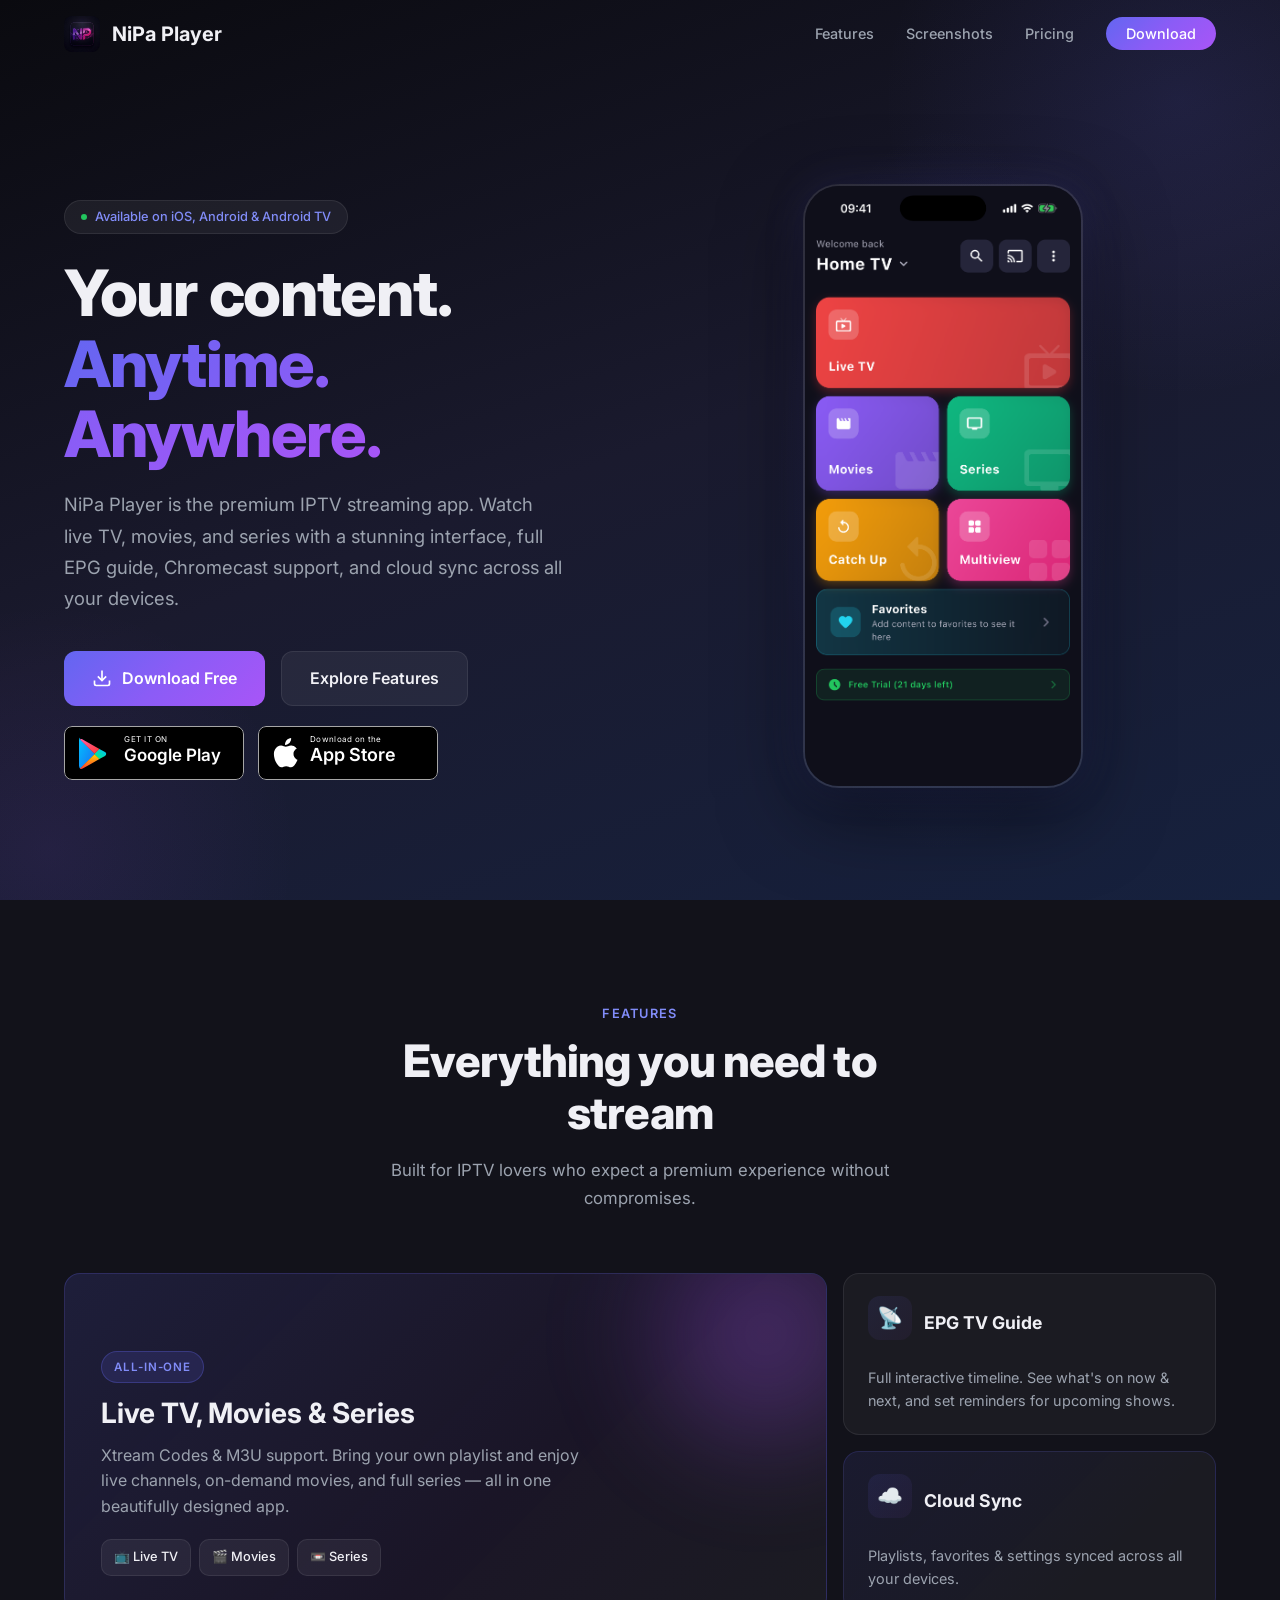
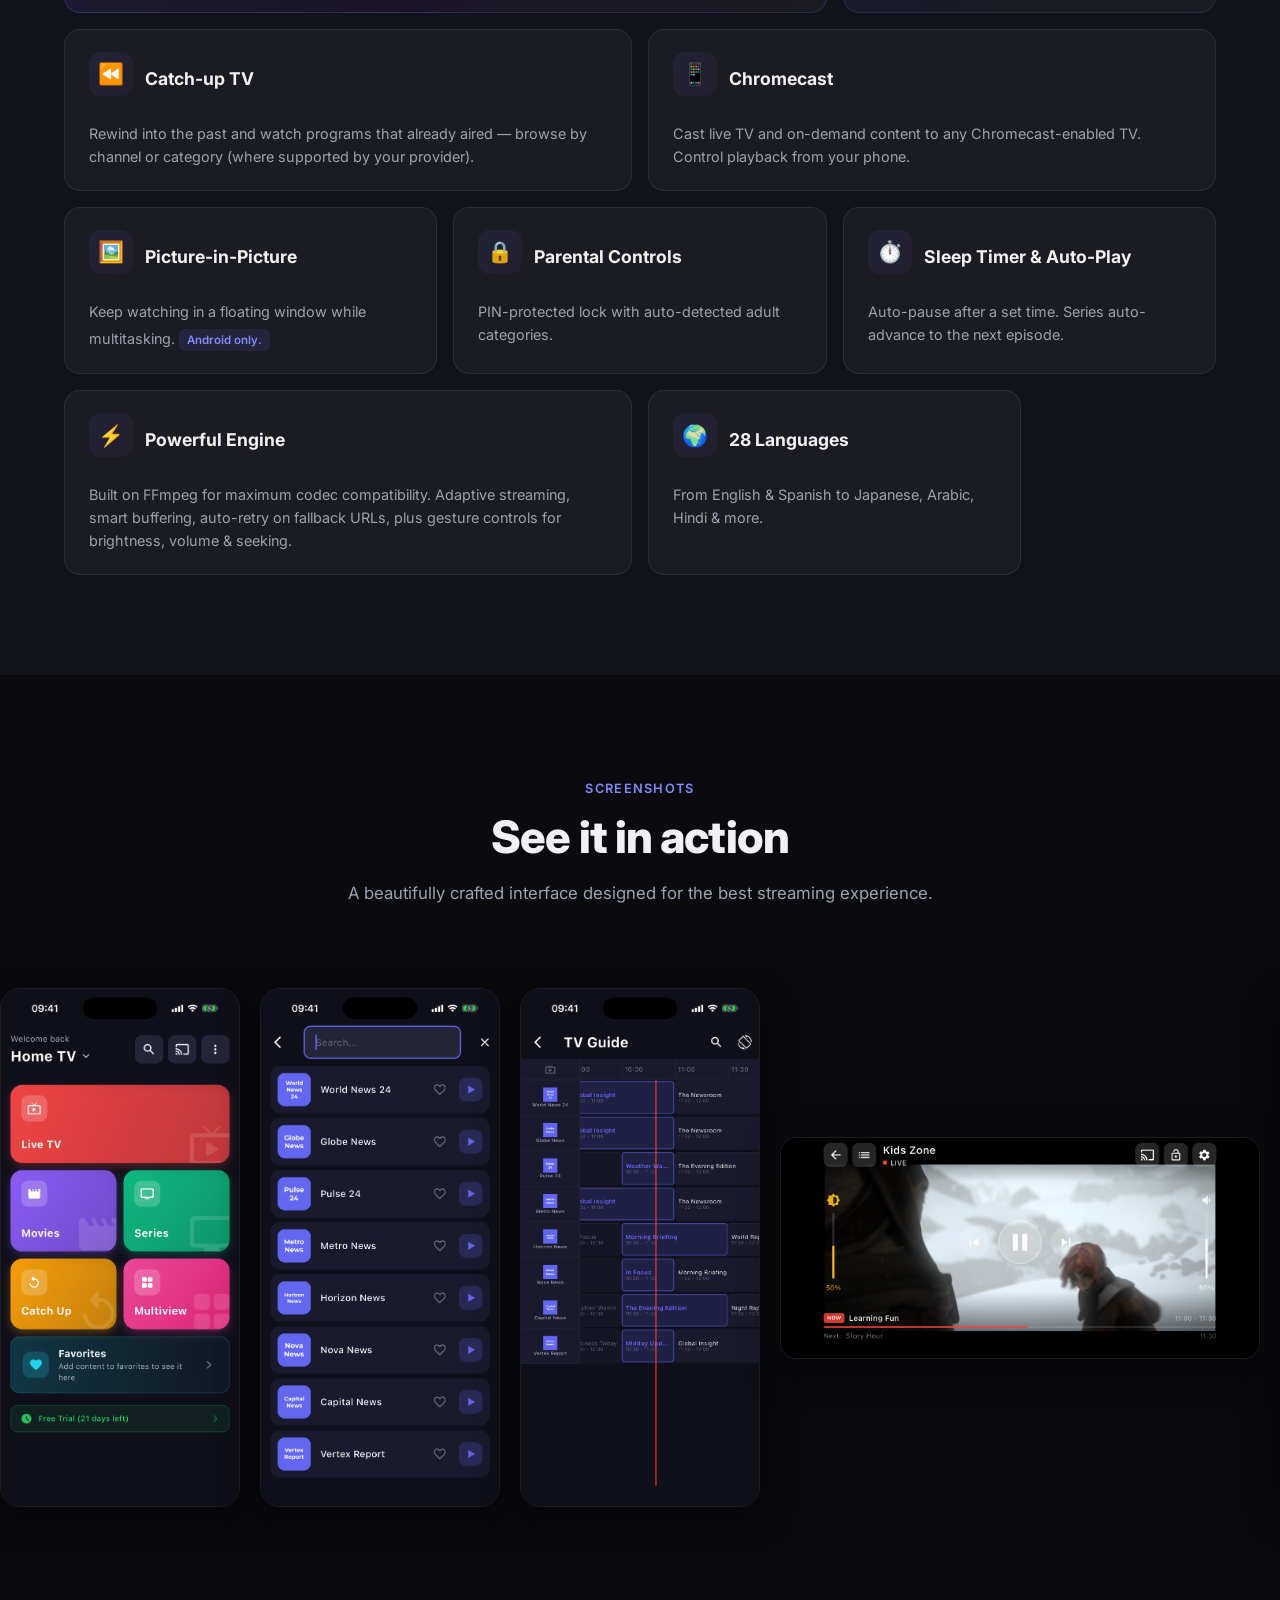
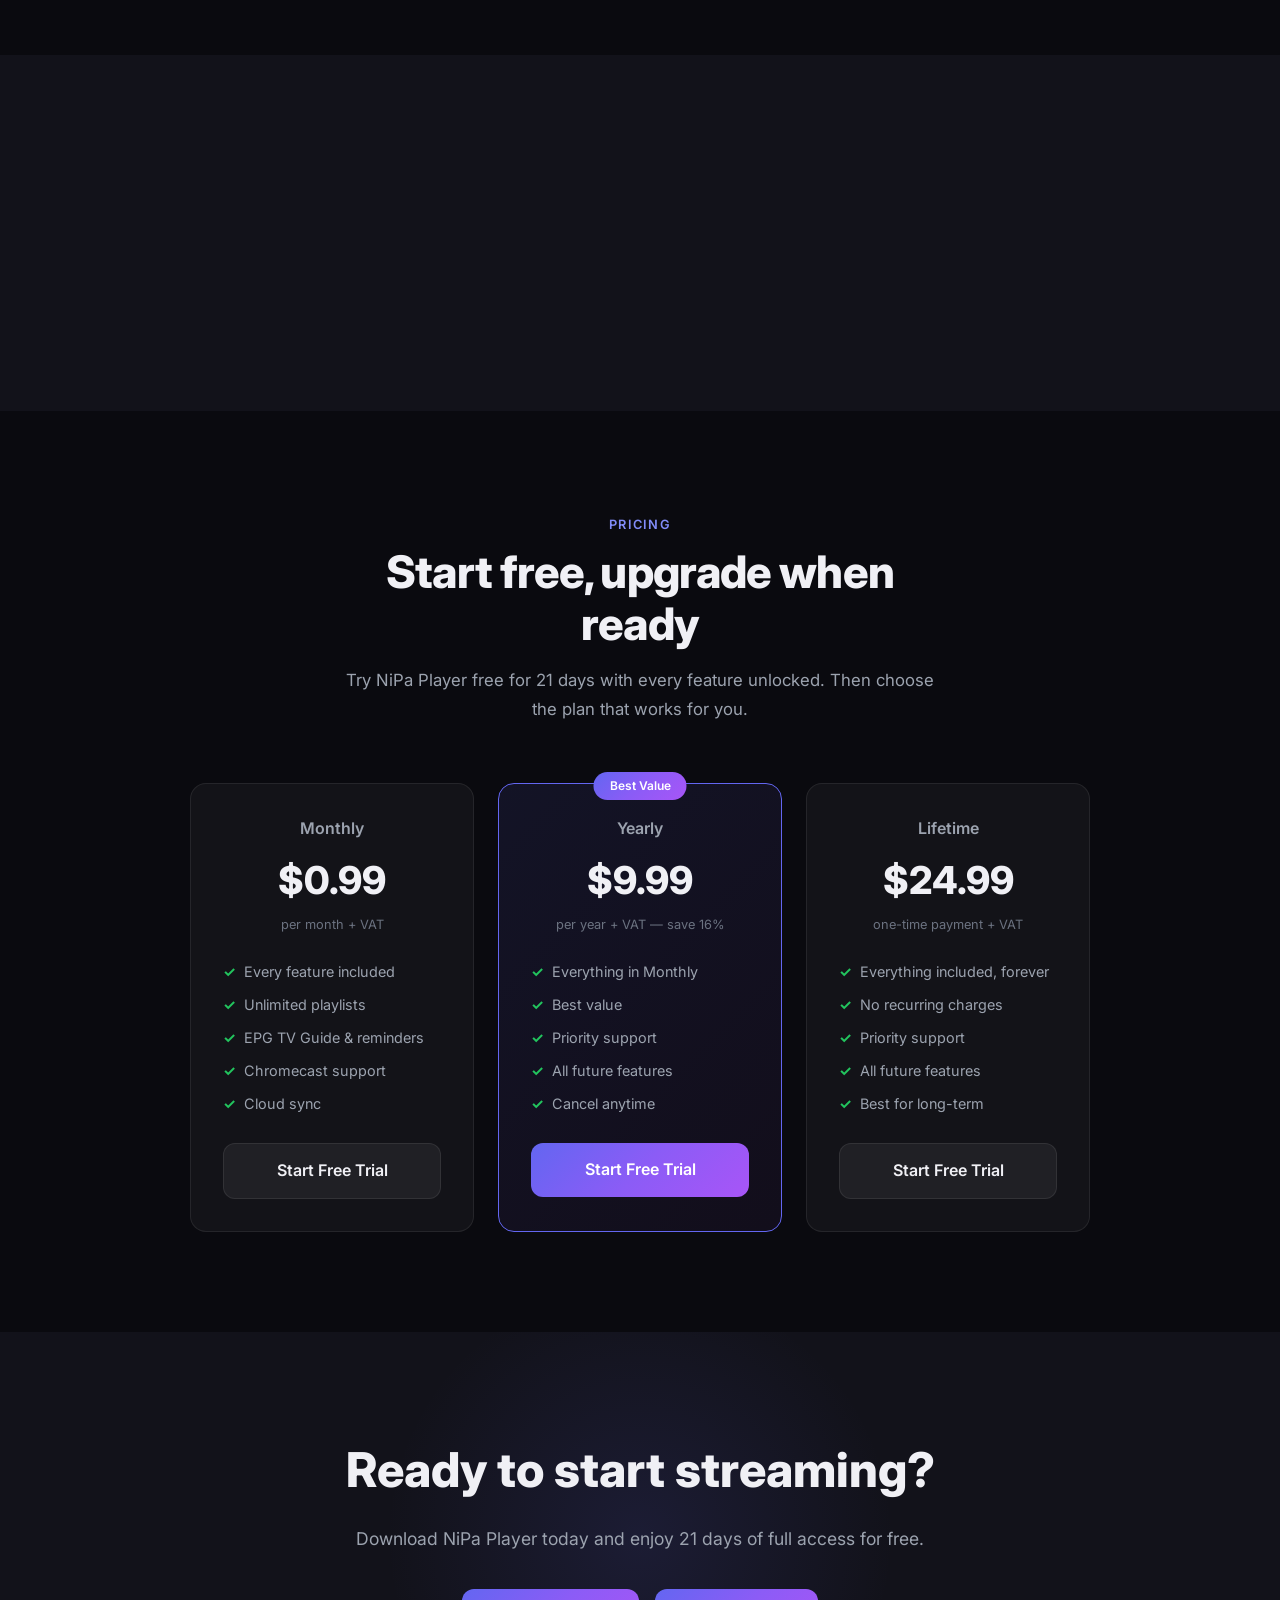
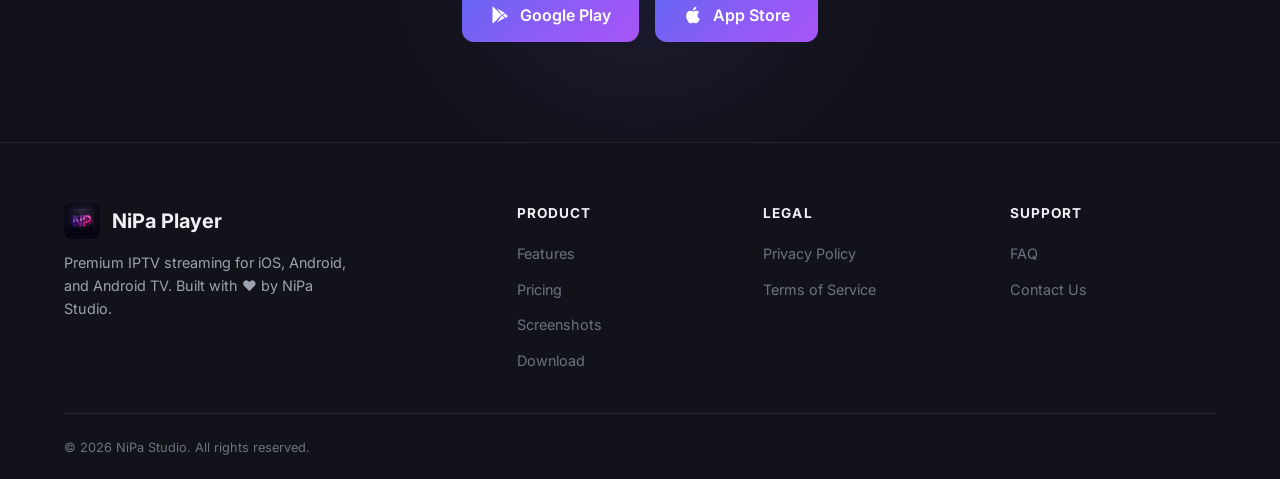
==== index.html @ 0db39483 "content: Update to 21-day full-access model, 28 languages, 3 platforms The site still described the " ====
<!DOCTYPE html>
<html lang="en">

<head>
  <meta charset="UTF-8">
  <meta name="viewport" content="width=device-width, initial-scale=1.0">
  <title>NiPa Player — Premium IPTV Player for iOS, Android & Android TV</title>
  <meta name="description"
    content="Stream live TV, movies, and series with NiPa Player. EPG TV guide, Chromecast, cloud sync, and more. Available on iOS, Android, and Android TV.">
  <meta name="keywords" content="IPTV player, live TV, streaming, Chromecast, EPG, M3U, Xtream Codes, iOS, Android, Android TV">

  <!-- Open Graph -->
  <meta property="og:title" content="NiPa Player — Premium IPTV Player">
  <meta property="og:description"
    content="Stream live TV, movies, and series. EPG guide, Chromecast, cloud sync, and more.">
  <meta property="og:type" content="website">
  <meta property="og:image" content="assets/og-image.png">

  <!-- Favicon -->
  <link rel="icon" type="image/png" href="assets/favicon.png">

  <!-- Styles -->
  <link rel="stylesheet" href="styles.css">
</head>

<body>

  <!-- ═══════════ Navigation ═══════════ -->
  <nav class="nav" id="nav">
    <div class="container">
      <a href="/" class="nav-brand">
        <img src="assets/icon.png" alt="NiPa Player" onerror="this.style.display='none'">
        <span>NiPa Player</span>
      </a>
      <ul class="nav-links">
        <li><a href="#features">Features</a></li>
        <li><a href="#screenshots">Screenshots</a></li>
        <li><a href="#pricing">Pricing</a></li>
        <li><a href="#download" class="nav-cta">Download</a></li>
      </ul>
      <button class="nav-toggle" id="navToggle" aria-label="Menu">☰</button>
    </div>
  </nav>

  <!-- ═══════════ Hero ═══════════ -->
  <section class="hero" id="hero">
    <div class="container">
      <div class="hero-content">
        <div class="hero-badge">
          <span class="dot"></span>
          Available on iOS, Android & Android TV
        </div>
        <h1>
          Your content.<br>
          <span class="gradient-text">Anytime. Anywhere.</span>
        </h1>
        <p>
          NiPa Player is the premium IPTV streaming app. Watch live TV, movies, and series with a
          stunning interface, full EPG guide, Chromecast support, and cloud sync across all your devices.
        </p>
        <div class="hero-buttons">
          <a href="#download" class="btn-primary">
            <svg width="20" height="20" viewBox="0 0 24 24" fill="none" stroke="currentColor" stroke-width="2">
              <path d="M21 15v4a2 2 0 0 1-2 2H5a2 2 0 0 1-2-2v-4" />
              <polyline points="7 10 12 15 17 10" />
              <line x1="12" y1="15" x2="12" y2="3" />
            </svg>
            Download Free
          </a>
          <a href="#features" class="btn-secondary">
            Explore Features
          </a>
        </div>
        <div class="store-badges">
          <a href="https://play.google.com/store/apps/details?id=com.nipaplayer.app" target="_blank" rel="noopener" class="store-badge-link">
            <svg width="180" height="54" viewBox="0 0 180 54" fill="none" xmlns="http://www.w3.org/2000/svg">
              <rect x="0.5" y="0.5" width="179" height="53" rx="7.5" fill="#000" stroke="#A6A6A6"/>
              <text x="60" y="16" fill="#fff" font-family="'Inter',sans-serif" font-size="8" font-weight="400" letter-spacing="0.5">GET IT ON</text>
              <text x="60" y="35" fill="#fff" font-family="'Inter',sans-serif" font-size="17" font-weight="600">Google Play</text>
              <!-- Play Store triangle icon -->
              <g transform="translate(14, 9)">
                <defs>
                  <linearGradient id="gp1" x1="0" y1="0" x2="1" y2="1"><stop offset="0%" stop-color="#00C3FF"/><stop offset="100%" stop-color="#1B6EF3"/></linearGradient>
                  <linearGradient id="gp2" x1="0" y1="1" x2="1" y2="0"><stop offset="0%" stop-color="#00F076"/><stop offset="100%" stop-color="#00C3FF"/></linearGradient>
                  <linearGradient id="gp3" x1="0" y1="0" x2="0" y2="1"><stop offset="0%" stop-color="#FFD400"/><stop offset="100%" stop-color="#FF3B30"/></linearGradient>
                  <linearGradient id="gp4" x1="1" y1="1" x2="0" y2="0"><stop offset="0%" stop-color="#FF3B30"/><stop offset="100%" stop-color="#FF60A8"/></linearGradient>
                </defs>
                <path d="M2 2.5C1.4 3.2 1 4.2 1 5.5V30.5C1 31.8 1.4 32.8 2 33.5L2.2 33.7L16.5 19.4V18V18.6L2.2 4.3L2 2.5Z" fill="url(#gp1)"/>
                <path d="M21.2 24.2L16.5 19.5V18.5L21.2 13.8L21.4 13.9L27 17.1C28.6 18 28.6 19.9 27 20.9L21.4 24.1L21.2 24.2Z" fill="url(#gp2)"/>
                <path d="M21.4 24.1L16.5 19.2L2 33.5C2.6 34.2 3.6 34.3 4.7 33.6L21.4 24.1Z" fill="url(#gp3)"/>
                <path d="M21.4 13.9L4.7 4.4C3.6 3.7 2.6 3.8 2 4.5L16.5 18.8L21.4 13.9Z" fill="url(#gp4)"/>
              </g>
            </svg>
          </a>
          <a href="https://apps.apple.com/es/app/nipa-player-iptv-m3u/id6760720773" target="_blank" rel="noopener" class="store-badge-link">
            <svg width="180" height="54" viewBox="0 0 180 54" fill="none" xmlns="http://www.w3.org/2000/svg">
              <rect x="0.5" y="0.5" width="179" height="53" rx="7.5" fill="#000" stroke="#A6A6A6"/>
              <text x="52" y="16" fill="#fff" font-family="'Inter',sans-serif" font-size="8" font-weight="400" letter-spacing="0.3">Download on the</text>
              <text x="52" y="35" fill="#fff" font-family="'Inter',sans-serif" font-size="18" font-weight="600">App Store</text>
              <!-- Apple icon -->
              <g transform="translate(0, 9.5) scale(1.6)" fill="#fff">
                <path d="M22.2 11.7c-.1-2.3 1.9-3.4 2-3.5-1.1-1.6-2.7-1.8-3.3-1.9-1.4-.1-2.8.8-3.5.8-.7 0-1.8-.8-3-.8-1.5 0-2.9.9-3.7 2.3-1.6 2.7-.4 6.8 1.1 9 .8 1.1 1.7 2.3 2.8 2.3 1.2 0 1.6-.7 3-.7s1.8.7 3 .7 2-.9 2.8-2.2c.9-1.3 1.3-2.5 1.3-2.5 0 0-2.4-1-2.5-3.5z"/>
                <path d="M19.8 4.5c.6-.8 1-1.8.9-2.9-1 0-2.1.6-2.8 1.4-.6.7-1.1 1.8-1 2.9 1 .1 2.1-.6 2.9-1.4z"/>
              </g>
            </svg>
          </a>
        </div>
      </div>
      <div class="hero-visual">
        <div class="phone-mockup">
          <div class="glow"></div>
          <img src="assets/001 Home.png" alt="NiPa Player app screenshot" class="phone-frame">
        </div>
      </div>
    </div>
  </section>

  <!-- ═══════════ Features ═══════════ -->
  <section class="section section-alt" id="features">
    <div class="container">
      <div class="section-header animate-on-scroll">
        <span class="overline">Features</span>
        <h2>Everything you need to stream</h2>
        <p>Built for IPTV lovers who expect a premium experience without compromises.</p>
      </div>

      <div class="bento">

        <!-- Hero card: Live TV + Movies + Series -->
        <div class="bento-card bento-hero animate-on-scroll">
          <div class="bento-hero-content">
            <span class="bento-tag">All-in-one</span>
            <h3>Live TV, Movies & Series</h3>
            <p>Xtream Codes &amp; M3U support. Bring your own playlist and enjoy live channels, on-demand movies, and full series — all in one beautifully designed app.</p>
            <div class="bento-chips">
              <span class="bento-chip">📺 Live TV</span>
              <span class="bento-chip">🎬 Movies</span>
              <span class="bento-chip">📼 Series</span>
            </div>
          </div>
          <div class="bento-hero-glow"></div>
        </div>

        <!-- EPG -->
        <div class="bento-card bento-sm animate-on-scroll">
          <div class="bento-head">
            <span class="feature-icon">📡</span>
            <h3>EPG TV Guide</h3>
          </div>
          <p>Full interactive timeline. See what's on now & next, and set reminders for upcoming shows.</p>
        </div>

        <!-- Cloud Sync -->
        <div class="bento-card bento-sm bento-accent animate-on-scroll">
          <div class="bento-head">
            <span class="feature-icon">☁️</span>
            <h3>Cloud Sync</h3>
          </div>
          <p>Playlists, favorites &amp; settings synced across all your devices.</p>
        </div>

        <!-- Catch-up TV (wide) -->
        <div class="bento-card bento-md animate-on-scroll">
          <div class="bento-head">
            <span class="feature-icon">⏪</span>
            <h3>Catch-up TV</h3>
          </div>
          <p>Rewind into the past and watch programs that already aired — browse by channel or category (where supported by your provider).</p>
        </div>

        <!-- Chromecast (wide) -->
        <div class="bento-card bento-md animate-on-scroll">
          <div class="bento-head">
            <span class="feature-icon">📱</span>
            <h3>Chromecast</h3>
          </div>
          <p>Cast live TV and on-demand content to any Chromecast-enabled TV. Control playback from your phone.</p>
        </div>

        <!-- Picture-in-Picture -->
        <div class="bento-card bento-sm animate-on-scroll">
          <div class="bento-head">
            <span class="feature-icon">🖼️</span>
            <h3>Picture-in-Picture</h3>
          </div>
          <p>Keep watching in a floating window while multitasking. <span class="bento-note">Android only.</span></p>
        </div>

        <!-- Parental Controls -->
        <div class="bento-card bento-sm animate-on-scroll">
          <div class="bento-head">
            <span class="feature-icon">🔒</span>
            <h3>Parental Controls</h3>
          </div>
          <p>PIN-protected lock with auto-detected adult categories.</p>
        </div>

        <!-- Sleep Timer + Auto-Play -->
        <div class="bento-card bento-sm animate-on-scroll">
          <div class="bento-head">
            <span class="feature-icon">⏱️</span>
            <h3>Sleep Timer &amp; Auto-Play</h3>
          </div>
          <p>Auto-pause after a set time. Series auto-advance to the next episode.</p>
        </div>

        <!-- Powerful Engine (wide) -->
        <div class="bento-card bento-md animate-on-scroll">
          <div class="bento-head">
            <span class="feature-icon">⚡</span>
            <h3>Powerful Engine</h3>
          </div>
          <p>Built on FFmpeg for maximum codec compatibility. Adaptive streaming, smart buffering, auto-retry on fallback URLs, plus gesture controls for brightness, volume &amp; seeking.</p>
        </div>

        <!-- 28 Languages -->
        <div class="bento-card bento-sm animate-on-scroll">
          <div class="bento-head">
            <span class="feature-icon">🌍</span>
            <h3>28 Languages</h3>
          </div>
          <p>From English &amp; Spanish to Japanese, Arabic, Hindi &amp; more.</p>
        </div>

      </div>
    </div>
  </section>

  <!-- ═══════════ Screenshots ═══════════ -->
  <section class="section" id="screenshots">
    <div class="container">
      <div class="section-header animate-on-scroll">
        <span class="overline">Screenshots</span>
        <h2>See it in action</h2>
        <p>A beautifully crafted interface designed for the best streaming experience.</p>
      </div>
    </div>
    <div class="screenshots-scroll" id="screenshotsScroll">
      <div class="screenshot-item">
        <img src="assets/001 Home.png" alt="Home screen">
      </div>
      <div class="screenshot-item">
        <img src="assets/002 Channels.png" alt="Channels">
      </div>
      <div class="screenshot-item">
        <img src="assets/003 EPG Guide.png" alt="EPG TV Guide">
      </div>
      <div class="screenshot-item landscape">
        <img src="assets/004 Player.png" alt="Video player">
      </div>
      <div class="screenshot-item">
        <img src="assets/005 Chromecast.png" alt="Chromecast">
      </div>
      <div class="screenshot-item">
        <img src="assets/006 Multiview.png" alt="Multiview">
      </div>
      <div class="screenshot-item">
        <img src="assets/007 Add Playlist.png" alt="Add Playlist">
      </div>
      <div class="screenshot-item">
        <img src="assets/008 Settings.png" alt="Settings">
      </div>
    </div>
  </section>

  <!-- ═══════════ Stats ═══════════ -->
  <section class="section section-alt">
    <div class="container">
      <div class="stats-row">
        <div class="stat-item animate-on-scroll">
          <div class="stat-number">3</div>
          <div class="stat-label">Platforms</div>
        </div>
        <div class="stat-item animate-on-scroll">
          <div class="stat-number">28</div>
          <div class="stat-label">Languages</div>
        </div>
        <div class="stat-item animate-on-scroll">
          <div class="stat-number">∞</div>
          <div class="stat-label">Channels</div>
        </div>
        <div class="stat-item animate-on-scroll">
          <div class="stat-number">24/7</div>
          <div class="stat-label">Streaming</div>
        </div>
      </div>
    </div>
  </section>

  <!-- ═══════════ Pricing ═══════════ -->
  <section class="section" id="pricing">
    <div class="container">
      <div class="section-header animate-on-scroll">
        <span class="overline">Pricing</span>
        <h2>Start free, upgrade when ready</h2>
        <p>Try NiPa Player free for 21 days with every feature unlocked. Then choose the plan that works for you.</p>
      </div>

      <div class="pricing-grid">
        <div class="pricing-card animate-on-scroll">
          <div class="pricing-title">Monthly</div>
          <div class="pricing-price">$0.99</div>
          <div class="pricing-period">per month + VAT</div>
          <ul class="pricing-features">
            <li>Every feature included</li>
            <li>Unlimited playlists</li>
            <li>EPG TV Guide & reminders</li>
            <li>Chromecast support</li>
            <li>Cloud sync</li>
          </ul>
          <a href="#download" class="btn-secondary" style="width: 100%; justify-content: center;">Start Free Trial</a>
        </div>

        <div class="pricing-card featured animate-on-scroll">
          <div class="pricing-title">Yearly</div>
          <div class="pricing-price">$9.99</div>
          <div class="pricing-period">per year + VAT — save 16%</div>
          <ul class="pricing-features">
            <li>Everything in Monthly</li>
            <li>Best value</li>
            <li>Priority support</li>
            <li>All future features</li>
            <li>Cancel anytime</li>
          </ul>
          <a href="#download" class="btn-primary" style="width: 100%; justify-content: center;">Start Free Trial</a>
        </div>

        <div class="pricing-card animate-on-scroll">
          <div class="pricing-title">Lifetime</div>
          <div class="pricing-price">$24.99</div>
          <div class="pricing-period">one-time payment + VAT</div>
          <ul class="pricing-features">
            <li>Everything included, forever</li>
            <li>No recurring charges</li>
            <li>Priority support</li>
            <li>All future features</li>
            <li>Best for long-term</li>
          </ul>
          <a href="#download" class="btn-secondary" style="width: 100%; justify-content: center;">Start Free Trial</a>
        </div>
      </div>
    </div>
  </section>

  <!-- ═══════════ CTA ═══════════ -->
  <section class="cta-section section-alt" id="download">
    <div class="container">
      <h2>Ready to start streaming?</h2>
      <p>Download NiPa Player today and enjoy 21 days of full access for free.</p>
      <div class="cta-buttons">
        <a href="https://play.google.com/store/apps/details?id=com.nipaplayer.app" target="_blank" rel="noopener" class="btn-primary">
          <svg width="20" height="20" viewBox="0 0 24 24" fill="currentColor">
            <path
              d="M3.609 1.814L13.792 12 3.61 22.186a.996.996 0 0 1-.61-.92V2.734a1 1 0 0 1 .609-.92zM14.513 12.72l2.89 2.89-9.293 5.31 6.403-8.2zm4.213-1.453l1.857 1.062c.35.2.566.572.566.978 0 .406-.216.778-.566.978l-1.857 1.062-3.125-3.04 3.125-3.04zM8.11 3.894l9.293 5.31-2.89 2.89-6.403-8.2z" />
          </svg>
          Google Play
        </a>
        <a href="https://apps.apple.com/es/app/nipa-player-iptv-m3u/id6760720773" target="_blank" rel="noopener" class="btn-primary">
          <svg width="20" height="20" viewBox="0 0 24 24" fill="currentColor">
            <path
              d="M18.71 19.5c-.83 1.24-1.71 2.45-3.05 2.47-1.34.03-1.77-.79-3.29-.79-1.53 0-2 .77-3.27.82-1.31.05-2.3-1.32-3.14-2.53C4.25 17 2.94 12.45 4.7 9.39c.87-1.52 2.43-2.48 4.12-2.51 1.28-.02 2.5.87 3.29.87.78 0 2.26-1.07 3.8-.91.65.03 2.47.26 3.64 1.98-.09.06-2.17 1.28-2.15 3.81.03 3.02 2.65 4.03 2.68 4.04-.03.07-.42 1.44-1.38 2.83M13 3.5c.73-.83 1.94-1.46 2.94-1.5.13 1.17-.34 2.35-1.04 3.19-.69.85-1.83 1.51-2.95 1.42-.15-1.15.41-2.35 1.05-3.11z" />
          </svg>
          App Store
        </a>
      </div>
    </div>
  </section>

  <!-- ═══════════ Footer ═══════════ -->
  <footer class="footer">
    <div class="container">
      <div class="footer-grid">
        <div class="footer-brand">
          <a href="/" class="nav-brand">
            <img src="assets/icon.png" alt="NiPa Player" width="32" height="32" style="border-radius: 8px;"
              onerror="this.style.display='none'">
            <span>NiPa Player</span>
          </a>
          <p>Premium IPTV streaming for iOS, Android, and Android TV. Built with ❤️ by NiPa Studio.</p>
        </div>
        <div class="footer-col">
          <h4>Product</h4>
          <ul>
            <li><a href="#features">Features</a></li>
            <li><a href="#pricing">Pricing</a></li>
            <li><a href="#screenshots">Screenshots</a></li>
            <li><a href="#download">Download</a></li>
          </ul>
        </div>
        <div class="footer-col">
          <h4>Legal</h4>
          <ul>
            <li><a href="privacy-policy.html">Privacy Policy</a></li>
            <li><a href="terms.html">Terms of Service</a></li>
          </ul>
        </div>
        <div class="footer-col">
          <h4>Support</h4>
          <ul>
            <li><a href="faq.html">FAQ</a></li>
            <li><a href="mailto:dev@nipaplayer.com">Contact Us</a></li>
          </ul>
        </div>
      </div>
      <div class="footer-bottom">
        <span>&copy; 2026 NiPa Studio. All rights reserved.</span>
      </div>
    </div>
  </footer>

  <!-- ═══════════ Scripts ═══════════ -->
  <script>
    // Navbar scroll effect
    const nav = document.getElementById('nav');
    window.addEventListener('scroll', () => {
      nav.classList.toggle('scrolled', window.scrollY > 50);
    });

    // Scroll animations (Intersection Observer)
    const observer = new IntersectionObserver((entries) => {
      entries.forEach((entry, index) => {
        if (entry.isIntersecting) {
          // Stagger animation for grid items
          const delay = entry.target.dataset.delay || 0;
          setTimeout(() => {
            entry.target.classList.add('visible');
          }, delay);
          observer.unobserve(entry.target);
        }
      });
    }, { threshold: 0.1, rootMargin: '0px 0px -40px 0px' });

    document.querySelectorAll('.animate-on-scroll').forEach((el, i) => {
      // Add stagger delay for items in grids
      const parent = el.parentElement;
      if (parent && (parent.classList.contains('features-grid') || parent.classList.contains('bento') || parent.classList.contains('stats-row') || parent.classList.contains('pricing-grid'))) {
        const siblings = Array.from(parent.children).filter(c => c.classList.contains('animate-on-scroll'));
        el.dataset.delay = siblings.indexOf(el) * 100;
      }
      observer.observe(el);
    });

    // Mobile nav toggle — fullscreen menu
    const navToggle = document.getElementById('navToggle');
    const navLinks = document.querySelector('.nav-links');
    let menuOpen = false;

    navToggle?.addEventListener('click', () => {
      menuOpen = !menuOpen;
      if (menuOpen) {
        navLinks.classList.add('nav-menu-open');
        navToggle.textContent = '✕';
      } else {
        navLinks.classList.remove('nav-menu-open');
        navToggle.textContent = '☰';
      }
    });

    // Close mobile nav on link click
    navLinks?.querySelectorAll('a').forEach(link => {
      link.addEventListener('click', () => {
        if (menuOpen) {
          menuOpen = false;
          navLinks.classList.remove('nav-menu-open');
          navToggle.textContent = '☰';
        }
      });
    });

    // Close mobile menu on resize to desktop
    window.addEventListener('resize', () => {
      if (window.innerWidth > 768 && menuOpen) {
        menuOpen = false;
        navLinks.classList.remove('nav-menu-open');
        navToggle.textContent = '☰';
      }
    });

    // Smooth scroll for anchor links
    document.querySelectorAll('a[href^="#"]').forEach(a => {
      a.addEventListener('click', (e) => {
        const target = document.querySelector(a.getAttribute('href'));
        if (target) {
          e.preventDefault();
          target.scrollIntoView({ behavior: 'smooth', block: 'start' });
        }
      });
    });
  </script>

</body>

</html>
---- styles.css ----
/* ═══════════════════════════════════════════════════════════
   NiPa Player — Landing Page Styles
   Modern dark theme with glassmorphism & smooth animations
   ═══════════════════════════════════════════════════════════ */

/* ── Fonts ── */
@import url('https://fonts.googleapis.com/css2?family=Inter:wght@300;400;500;600;700;800;900&display=swap');

/* ── Reset & Base ── */
*,
*::before,
*::after {
  box-sizing: border-box;
  margin: 0;
  padding: 0;
}

:root {
  --bg-primary: #0a0a0f;
  --bg-secondary: #12121a;
  --bg-card: rgba(255, 255, 255, 0.04);
  --bg-card-hover: rgba(255, 255, 255, 0.08);
  --bg-glass: rgba(255, 255, 255, 0.06);
  --border-glass: rgba(255, 255, 255, 0.08);
  --text-primary: #f0f0f5;
  --text-secondary: #9ca3af;
  --text-muted: #6b7280;
  --accent: #6366f1;
  --accent-light: #818cf8;
  --accent-glow: rgba(99, 102, 241, 0.3);
  --gradient-primary: linear-gradient(135deg, #6366f1, #8b5cf6, #a855f7);
  --gradient-hero: linear-gradient(160deg, #0a0a0f 0%, #1a1a2e 50%, #16213e 100%);
  --gradient-card: linear-gradient(135deg, rgba(99, 102, 241, 0.1), rgba(168, 85, 247, 0.05));
  --shadow-glow: 0 0 40px rgba(99, 102, 241, 0.15);
  --radius: 16px;
  --radius-sm: 10px;
  --radius-lg: 24px;
  --transition: 0.3s cubic-bezier(0.4, 0, 0.2, 1);
}

html {
  scroll-behavior: smooth;
  -webkit-font-smoothing: antialiased;
  -moz-osx-font-smoothing: grayscale;
}

body {
  font-family: 'Inter', -apple-system, BlinkMacSystemFont, sans-serif;
  background: var(--bg-primary);
  color: var(--text-primary);
  line-height: 1.6;
  overflow-x: hidden;
}

a {
  color: var(--accent-light);
  text-decoration: none;
  transition: color var(--transition);
}

a:hover {
  color: #c4b5fd;
}

img {
  max-width: 100%;
  height: auto;
}

/* ── Container ── */
.container {
  max-width: 1200px;
  margin: 0 auto;
  padding: 0 24px;
}

/* ── Navigation ── */
.nav {
  position: fixed;
  top: 0;
  left: 0;
  right: 0;
  z-index: 100;
  padding: 16px 0;
  transition: background var(--transition), backdrop-filter var(--transition);
}

.nav.scrolled {
  background: rgba(10, 10, 15, 0.85);
  backdrop-filter: blur(20px);
  -webkit-backdrop-filter: blur(20px);
  border-bottom: 1px solid var(--border-glass);
}

.nav .container {
  display: flex;
  align-items: center;
  justify-content: space-between;
}

.nav-brand {
  display: flex;
  align-items: center;
  gap: 12px;
  font-weight: 700;
  font-size: 1.25rem;
  color: var(--text-primary);
}

.nav-brand img {
  width: 36px;
  height: 36px;
  border-radius: 8px;
}

.nav-links {
  display: flex;
  align-items: center;
  gap: 32px;
  list-style: none;
}

.nav-links a {
  color: var(--text-secondary);
  font-size: 0.9rem;
  font-weight: 500;
  transition: color var(--transition);
}

.nav-links a:hover {
  color: var(--text-primary);
}

.nav-cta {
  padding: 8px 20px;
  background: var(--gradient-primary);
  border-radius: 99px;
  color: white !important;
  font-weight: 600;
  font-size: 0.85rem;
  transition: transform var(--transition), box-shadow var(--transition);
}

.nav-cta:hover {
  transform: translateY(-1px);
  box-shadow: var(--shadow-glow);
  color: white !important;
}

.nav-toggle {
  display: none;
  background: none;
  border: none;
  color: var(--text-primary);
  font-size: 1.5rem;
  cursor: pointer;
}

/* ── Hero ── */
.hero {
  position: relative;
  min-height: 100vh;
  display: flex;
  align-items: center;
  background: var(--gradient-hero);
  padding-top: 80px;
  overflow: hidden;
}

.hero::before {
  content: '';
  position: absolute;
  top: -200px;
  right: -200px;
  width: 600px;
  height: 600px;
  background: radial-gradient(circle, rgba(99, 102, 241, 0.12), transparent 70%);
  pointer-events: none;
}

.hero::after {
  content: '';
  position: absolute;
  bottom: -200px;
  left: -200px;
  width: 500px;
  height: 500px;
  background: radial-gradient(circle, rgba(168, 85, 247, 0.08), transparent 70%);
  pointer-events: none;
}

.hero .container {
  display: grid;
  grid-template-columns: 1fr 1fr;
  gap: 60px;
  align-items: center;
  position: relative;
  z-index: 1;
}

.hero-content {
  animation: fadeInUp 0.8s ease-out;
}

.hero-badge {
  display: inline-flex;
  align-items: center;
  gap: 8px;
  padding: 6px 16px;
  background: var(--bg-glass);
  border: 1px solid var(--border-glass);
  border-radius: 99px;
  font-size: 0.8rem;
  font-weight: 500;
  color: var(--accent-light);
  margin-bottom: 24px;
}

.hero-badge .dot {
  width: 6px;
  height: 6px;
  background: #22c55e;
  border-radius: 50%;
  animation: pulse 2s infinite;
}

.hero h1 {
  font-size: clamp(2.5rem, 5vw, 4rem);
  font-weight: 800;
  line-height: 1.1;
  letter-spacing: -0.02em;
  margin-bottom: 20px;
}

.hero h1 .gradient-text {
  background: var(--gradient-primary);
  -webkit-background-clip: text;
  -webkit-text-fill-color: transparent;
  background-clip: text;
}

.hero p {
  font-size: 1.15rem;
  color: var(--text-secondary);
  max-width: 500px;
  margin-bottom: 36px;
  line-height: 1.7;
}

.hero-buttons {
  display: flex;
  gap: 16px;
  flex-wrap: wrap;
}

.btn-primary {
  display: inline-flex;
  align-items: center;
  gap: 10px;
  padding: 14px 28px;
  background: var(--gradient-primary);
  color: white;
  border: none;
  border-radius: 12px;
  font-size: 1rem;
  font-weight: 600;
  cursor: pointer;
  transition: transform var(--transition), box-shadow var(--transition);
}

.btn-primary:hover {
  transform: translateY(-2px);
  box-shadow: var(--shadow-glow);
  color: white;
}

.btn-secondary {
  display: inline-flex;
  align-items: center;
  gap: 10px;
  padding: 14px 28px;
  background: var(--bg-glass);
  color: var(--text-primary);
  border: 1px solid var(--border-glass);
  border-radius: 12px;
  font-size: 1rem;
  font-weight: 600;
  cursor: pointer;
  transition: transform var(--transition), background var(--transition);
}

.btn-secondary:hover {
  transform: translateY(-2px);
  background: var(--bg-card-hover);
  color: var(--text-primary);
}

.hero-visual {
  display: flex;
  justify-content: center;
  animation: fadeInUp 0.8s ease-out 0.2s backwards;
}

.phone-mockup {
  position: relative;
  width: 280px;
}

.phone-frame {
  width: 100%;
  border-radius: 36px;
  box-shadow: 0 25px 80px rgba(0, 0, 0, 0.5), var(--shadow-glow);
  border: 2px solid rgba(255, 255, 255, 0.1);
  overflow: hidden;
}

.phone-mockup .glow {
  position: absolute;
  top: 50%;
  left: 50%;
  transform: translate(-50%, -50%);
  width: 120%;
  height: 120%;
  background: radial-gradient(ellipse, rgba(99, 102, 241, 0.15), transparent 70%);
  pointer-events: none;
  z-index: -1;
}

/* ── Store Badges ── */
.store-badges {
  display: flex;
  gap: 14px;
  margin-top: 20px;
  flex-wrap: wrap;
}

.store-badge-link {
  display: inline-block;
  transition: transform var(--transition), opacity var(--transition);
  border-radius: 8px;
}

.store-badge-link:hover {
  transform: scale(1.06);
  opacity: 0.9;
}

.store-badge-link svg {
  display: block;
  border-radius: 8px;
}

.store-badge {
  height: 44px;
  border-radius: 8px;
  transition: transform var(--transition);
}

.store-badge:hover {
  transform: scale(1.05);
}

/* ── Section ── */
.section {
  padding: 100px 0;
  position: relative;
}

.section-alt {
  background: var(--bg-secondary);
}

.section-header {
  text-align: center;
  max-width: 600px;
  margin: 0 auto 60px;
}

.section-header .overline {
  display: inline-block;
  font-size: 0.8rem;
  font-weight: 600;
  text-transform: uppercase;
  letter-spacing: 0.1em;
  color: var(--accent-light);
  margin-bottom: 12px;
}

.section-header h2 {
  font-size: clamp(1.8rem, 3.5vw, 2.8rem);
  font-weight: 800;
  line-height: 1.15;
  letter-spacing: -0.02em;
  margin-bottom: 16px;
}

.section-header p {
  font-size: 1.05rem;
  color: var(--text-secondary);
  line-height: 1.7;
}

/* ── Features Grid ── */
.features-grid {
  display: grid;
  grid-template-columns: repeat(3, 1fr);
  gap: 24px;
}

.feature-card {
  padding: 32px;
  background: var(--bg-card);
  border: 1px solid var(--border-glass);
  border-radius: var(--radius);
  transition: transform var(--transition), background var(--transition), border-color var(--transition);
  position: relative;
  overflow: hidden;
}

.feature-card::before {
  content: '';
  position: absolute;
  top: 0;
  left: 0;
  right: 0;
  height: 2px;
  background: var(--gradient-primary);
  opacity: 0;
  transition: opacity var(--transition);
}

.feature-card:hover {
  transform: translateY(-4px);
  background: var(--bg-card-hover);
  border-color: rgba(99, 102, 241, 0.2);
}

.feature-card:hover::before {
  opacity: 1;
}

.feature-icon {
  width: 48px;
  height: 48px;
  display: flex;
  align-items: center;
  justify-content: center;
  background: var(--gradient-card);
  border-radius: 12px;
  font-size: 1.4rem;
  margin-bottom: 20px;
}

.feature-card h3 {
  font-size: 1.1rem;
  font-weight: 700;
  margin-bottom: 8px;
}

.feature-card p {
  font-size: 0.9rem;
  color: var(--text-secondary);
  line-height: 1.6;
}

/* ── Bento Grid (Features) ── */
.bento {
  display: grid;
  grid-template-columns: repeat(6, 1fr);
  grid-auto-rows: minmax(140px, auto);
  gap: 16px;
}

.bento-card {
  position: relative;
  padding: 22px 24px;
  background: var(--bg-card);
  border: 1px solid var(--border-glass);
  border-radius: var(--radius);
  overflow: hidden;
  transition: transform var(--transition), background var(--transition), border-color var(--transition);
  grid-column: span 2;
}

.bento-head {
  display: flex;
  align-items: center;
  gap: 12px;
  margin-bottom: 8px;
  position: relative;
}

.bento-head .feature-icon {
  width: 32px;
  height: 32px;
  font-size: 1rem;
  margin-bottom: 0;
  flex-shrink: 0;
}

.bento-head h3 {
  margin-bottom: 0;
}

.bento-card::before {
  content: '';
  position: absolute;
  inset: 0;
  background: radial-gradient(circle at 0% 0%, rgba(99, 102, 241, 0.08), transparent 60%);
  opacity: 0;
  transition: opacity var(--transition);
  pointer-events: none;
}

.bento-card:hover {
  transform: translateY(-4px);
  background: var(--bg-card-hover);
  border-color: rgba(99, 102, 241, 0.25);
}

.bento-card:hover::before {
  opacity: 1;
}

.bento-card h3 {
  font-size: 1.1rem;
  font-weight: 700;
  margin-bottom: 8px;
  position: relative;
}

.bento-card p {
  font-size: 0.9rem;
  color: var(--text-secondary);
  line-height: 1.6;
  position: relative;
}

.bento-card .feature-icon {
  width: 44px;
  height: 44px;
  font-size: 1.3rem;
  margin-bottom: 18px;
}

/* Size variants */
.bento-sm { grid-column: span 2; }
.bento-md { grid-column: span 3; }
.bento-hero {
  grid-column: span 4;
  grid-row: span 2;
  background: linear-gradient(135deg, rgba(99, 102, 241, 0.15), rgba(168, 85, 247, 0.06) 60%, var(--bg-card) 100%);
  border-color: rgba(99, 102, 241, 0.25);
  display: flex;
  align-items: flex-end;
  padding: 36px;
}

.bento-hero-content {
  position: relative;
  z-index: 1;
  max-width: 480px;
}

.bento-hero h3 {
  font-size: 1.75rem;
  margin: 14px 0 12px;
  line-height: 1.2;
}

.bento-hero p {
  font-size: 1rem;
  color: var(--text-secondary);
}

.bento-tag {
  display: inline-block;
  padding: 6px 12px;
  font-size: 0.72rem;
  font-weight: 600;
  text-transform: uppercase;
  letter-spacing: 0.08em;
  color: var(--accent-light);
  background: rgba(99, 102, 241, 0.15);
  border: 1px solid rgba(99, 102, 241, 0.3);
  border-radius: 999px;
}

.bento-chips {
  display: flex;
  flex-wrap: wrap;
  gap: 8px;
  margin-top: 20px;
}

.bento-chip {
  display: inline-flex;
  align-items: center;
  gap: 6px;
  padding: 7px 12px;
  font-size: 0.8rem;
  font-weight: 500;
  color: var(--text-primary);
  background: rgba(255, 255, 255, 0.06);
  border: 1px solid var(--border-glass);
  border-radius: 10px;
}

.bento-hero-glow {
  position: absolute;
  top: -120px;
  right: -120px;
  width: 360px;
  height: 360px;
  background: radial-gradient(circle, rgba(168, 85, 247, 0.35), transparent 65%);
  filter: blur(40px);
  pointer-events: none;
}

.bento-accent {
  background: linear-gradient(135deg, rgba(99, 102, 241, 0.10), var(--bg-card) 70%);
  border-color: rgba(99, 102, 241, 0.18);
}

.bento-note {
  display: inline-block;
  margin-top: 6px;
  padding: 2px 8px;
  font-size: 0.72rem;
  font-weight: 600;
  color: var(--accent-light);
  background: rgba(99, 102, 241, 0.12);
  border-radius: 6px;
}

/* Tablet */
@media (max-width: 1024px) {
  .bento {
    grid-template-columns: repeat(4, 1fr);
  }
  .bento-hero { grid-column: span 4; grid-row: span 1; }
  .bento-hero h3 { font-size: 1.5rem; }
  .bento-md { grid-column: span 2; }
  .bento-sm { grid-column: span 2; }
}

/* Mobile */
@media (max-width: 640px) {
  .bento {
    grid-template-columns: 1fr;
    gap: 14px;
  }
  .bento-card,
  .bento-hero,
  .bento-md,
  .bento-sm { grid-column: span 1; }
  .bento-hero { padding: 28px; }
  .bento-hero h3 { font-size: 1.4rem; }
}

/* ── Screenshots Carousel ── */
.screenshots-scroll {
  display: flex;
  gap: 20px;
  overflow-x: auto;
  scroll-snap-type: x mandatory;
  -webkit-overflow-scrolling: touch;
  padding: 20px 0 40px;
  scrollbar-width: none;
}

.screenshots-scroll::-webkit-scrollbar {
  display: none;
}

.screenshot-item {
  flex: 0 0 auto;
  scroll-snap-align: center;
}

.screenshot-item img {
  width: 240px;
  border-radius: 20px;
  box-shadow: 0 10px 40px rgba(0, 0, 0, 0.4);
  border: 1px solid rgba(255, 255, 255, 0.08);
  transition: transform var(--transition);
}

.screenshot-item img:hover {
  transform: scale(1.03);
}

.screenshot-item.landscape {
  align-self: center;
}

.screenshot-item.landscape img {
  width: 480px;
  height: auto;
  border-radius: 16px;
}

/* ── Highlights (alternating rows) ── */
.highlight-row {
  display: grid;
  grid-template-columns: 1fr 1fr;
  gap: 60px;
  align-items: center;
  margin-bottom: 80px;
}

.highlight-row:last-child {
  margin-bottom: 0;
}

.highlight-row.reverse {
  direction: rtl;
}

.highlight-row.reverse>* {
  direction: ltr;
}

.highlight-visual {
  position: relative;
}

.highlight-visual img {
  width: 100%;
  border-radius: var(--radius);
  box-shadow: 0 20px 60px rgba(0, 0, 0, 0.4);
  border: 1px solid var(--border-glass);
}

.highlight-content .overline {
  font-size: 0.8rem;
  font-weight: 600;
  text-transform: uppercase;
  letter-spacing: 0.1em;
  color: var(--accent-light);
  margin-bottom: 12px;
  display: block;
}

.highlight-content h3 {
  font-size: 1.8rem;
  font-weight: 800;
  margin-bottom: 16px;
  line-height: 1.2;
}

.highlight-content p {
  color: var(--text-secondary);
  line-height: 1.7;
  margin-bottom: 20px;
}

.highlight-features {
  list-style: none;
  display: flex;
  flex-direction: column;
  gap: 10px;
}

.highlight-features li {
  display: flex;
  align-items: center;
  gap: 10px;
  font-size: 0.95rem;
  color: var(--text-secondary);
}

.highlight-features li .check {
  color: #22c55e;
  font-size: 1.1rem;
}

/* ── Stats ── */
.stats-row {
  display: grid;
  grid-template-columns: repeat(4, 1fr);
  gap: 24px;
  text-align: center;
}

.stat-item {
  padding: 32px 16px;
  background: var(--bg-card);
  border: 1px solid var(--border-glass);
  border-radius: var(--radius);
}

.stat-number {
  font-size: 2.5rem;
  font-weight: 800;
  background: var(--gradient-primary);
  -webkit-background-clip: text;
  -webkit-text-fill-color: transparent;
  background-clip: text;
  margin-bottom: 4px;
}

.stat-label {
  font-size: 0.85rem;
  color: var(--text-muted);
  font-weight: 500;
}

/* ── Pricing ── */
.pricing-grid {
  display: grid;
  grid-template-columns: repeat(3, 1fr);
  gap: 24px;
  max-width: 900px;
  margin: 0 auto;
}

.pricing-card {
  padding: 32px;
  background: var(--bg-card);
  border: 1px solid var(--border-glass);
  border-radius: var(--radius);
  text-align: center;
  position: relative;
  transition: transform var(--transition);
}

.pricing-card.featured {
  border-color: var(--accent);
  background: var(--gradient-card);
  transform: scale(1.05);
}

.pricing-card.featured::before {
  content: 'Best Value';
  position: absolute;
  top: -12px;
  left: 50%;
  transform: translateX(-50%);
  padding: 4px 16px;
  background: var(--gradient-primary);
  border-radius: 99px;
  font-size: 0.75rem;
  font-weight: 600;
  color: white;
}

.pricing-card:hover {
  transform: translateY(-4px);
}

.pricing-card.featured:hover {
  transform: scale(1.05) translateY(-4px);
}

.pricing-title {
  font-size: 1rem;
  font-weight: 600;
  margin-bottom: 8px;
  color: var(--text-secondary);
}

.pricing-price {
  font-size: 2.4rem;
  font-weight: 800;
  margin-bottom: 4px;
}

.pricing-period {
  font-size: 0.8rem;
  color: var(--text-muted);
  margin-bottom: 24px;
}

.pricing-features {
  list-style: none;
  display: flex;
  flex-direction: column;
  gap: 10px;
  margin-bottom: 28px;
  text-align: left;
}

.pricing-features li {
  font-size: 0.9rem;
  color: var(--text-secondary);
  display: flex;
  align-items: center;
  gap: 8px;
}

.pricing-features li::before {
  content: '✓';
  color: #22c55e;
  font-weight: 700;
}

/* ── CTA Section ── */
.cta-section {
  text-align: center;
  padding: 100px 0;
  position: relative;
  overflow: hidden;
}

.cta-section::before {
  content: '';
  position: absolute;
  top: 50%;
  left: 50%;
  transform: translate(-50%, -50%);
  width: 600px;
  height: 600px;
  background: radial-gradient(circle, rgba(99, 102, 241, 0.12), transparent 60%);
  pointer-events: none;
}

.cta-section h2 {
  font-size: clamp(2rem, 4vw, 3rem);
  font-weight: 800;
  margin-bottom: 16px;
  position: relative;
}

.cta-section p {
  color: var(--text-secondary);
  font-size: 1.1rem;
  margin-bottom: 36px;
  position: relative;
}

.cta-buttons {
  display: flex;
  justify-content: center;
  gap: 16px;
  flex-wrap: wrap;
  position: relative;
}

/* ── Footer ── */
.footer {
  padding: 60px 0 30px;
  background: var(--bg-secondary);
  border-top: 1px solid var(--border-glass);
}

.footer-grid {
  display: grid;
  grid-template-columns: 2fr 1fr 1fr 1fr;
  gap: 40px;
  margin-bottom: 40px;
}

.footer-brand p {
  color: var(--text-secondary);
  font-size: 0.9rem;
  margin-top: 12px;
  max-width: 300px;
  line-height: 1.6;
}

.footer-col h4 {
  font-size: 0.85rem;
  font-weight: 700;
  text-transform: uppercase;
  letter-spacing: 0.08em;
  margin-bottom: 16px;
  color: var(--text-primary);
}

.footer-col ul {
  list-style: none;
  display: flex;
  flex-direction: column;
  gap: 10px;
}

.footer-col a {
  color: var(--text-muted);
  font-size: 0.9rem;
  transition: color var(--transition);
}

.footer-col a:hover {
  color: var(--text-primary);
}

.footer-bottom {
  padding-top: 24px;
  border-top: 1px solid var(--border-glass);
  display: flex;
  justify-content: space-between;
  align-items: center;
  font-size: 0.8rem;
  color: var(--text-muted);
}

.footer-social {
  display: flex;
  gap: 16px;
}

.footer-social a {
  color: var(--text-muted);
  font-size: 1.2rem;
  transition: color var(--transition);
}

.footer-social a:hover {
  color: var(--accent-light);
}

/* ── Animations ── */
@keyframes fadeInUp {
  from {
    opacity: 0;
    transform: translateY(30px);
  }

  to {
    opacity: 1;
    transform: translateY(0);
  }
}

@keyframes pulse {

  0%,
  100% {
    opacity: 1;
  }

  50% {
    opacity: 0.5;
  }
}

@keyframes float {

  0%,
  100% {
    transform: translateY(0);
  }

  50% {
    transform: translateY(-10px);
  }
}

/* Intersection Observer animations */
.animate-on-scroll {
  opacity: 0;
  transform: translateY(30px);
  transition: opacity 0.6s ease-out, transform 0.6s ease-out;
}

.animate-on-scroll.visible {
  opacity: 1;
  transform: translateY(0);
}

/* ── Responsive ── */

/* --- Tablet (max 968px) --- */
@media (max-width: 968px) {
  .hero {
    min-height: auto;
    padding: 100px 0 60px;
  }

  .hero .container {
    grid-template-columns: 1fr;
    text-align: center;
    gap: 40px;
  }

  .hero p {
    margin-left: auto;
    margin-right: auto;
  }

  .hero-buttons {
    justify-content: center;
  }

  .hero-visual {
    order: -1;
  }

  .features-grid {
    grid-template-columns: repeat(2, 1fr);
  }

  .highlight-row,
  .highlight-row.reverse {
    grid-template-columns: 1fr;
    gap: 40px;
    direction: ltr;
  }

  .stats-row {
    grid-template-columns: repeat(2, 1fr);
  }

  .pricing-grid {
    grid-template-columns: 1fr;
    max-width: 400px;
  }

  .pricing-card.featured {
    transform: none;
  }

  .pricing-card.featured:hover {
    transform: translateY(-4px);
  }

  .footer-grid {
    grid-template-columns: 1fr 1fr;
  }

  .phone-mockup {
    width: 220px;
  }

  .section {
    padding: 70px 0;
  }

  .cta-section {
    padding: 70px 0;
  }
}

/* --- Mobile Nav Menu --- */
.nav-menu-open {
  display: flex !important;
  position: fixed;
  top: 0;
  left: 0;
  right: 0;
  bottom: 0;
  flex-direction: column;
  align-items: center;
  justify-content: center;
  gap: 24px;
  background: rgba(10, 10, 15, 0.97);
  backdrop-filter: blur(20px);
  -webkit-backdrop-filter: blur(20px);
  z-index: 99;
  animation: fadeIn 0.2s ease-out;
}

.nav-menu-open a {
  font-size: 1.3rem !important;
  color: var(--text-primary) !important;
}

.nav-menu-open .nav-cta {
  font-size: 1rem !important;
  padding: 12px 32px;
}

@keyframes fadeIn {
  from {
    opacity: 0;
  }

  to {
    opacity: 1;
  }
}

/* --- Small tablet / large phone (max 768px) --- */
@media (max-width: 768px) {
  .nav-links {
    display: none;
  }

  .nav-toggle {
    display: block;
  }

  .container {
    padding: 0 20px;
  }

  .features-grid {
    grid-template-columns: 1fr;
    gap: 16px;
  }

  .feature-card {
    padding: 24px;
  }

  .section-header {
    margin-bottom: 36px;
  }

  .section-header h2 {
    font-size: 1.6rem;
  }

  .hero h1 {
    font-size: 2rem;
  }

  .hero p {
    font-size: 1rem;
  }

  .hero-badge {
    font-size: 0.75rem;
  }

  .stats-row {
    grid-template-columns: repeat(2, 1fr);
    gap: 12px;
  }

  .stat-item {
    padding: 20px 12px;
  }

  .stat-number {
    font-size: 2rem;
  }

  .footer-grid {
    grid-template-columns: 1fr;
    gap: 28px;
  }

  .footer-bottom {
    flex-direction: column;
    gap: 16px;
    text-align: center;
  }

  .footer {
    padding: 40px 0 24px;
  }

  .store-badges {
    justify-content: center;
  }

  .screenshots-scroll {
    padding: 20px 20px 40px;
    gap: 14px;
  }

  .screenshot-item img {
    width: 200px;
    border-radius: 16px;
  }

  .pricing-grid {
    max-width: 100%;
    gap: 16px;
  }

  .pricing-card {
    padding: 24px 20px;
  }

  .pricing-price {
    font-size: 2rem;
  }

  .cta-section h2 {
    font-size: 1.6rem;
  }

  .cta-section p {
    font-size: 0.95rem;
  }

  .btn-primary,
  .btn-secondary {
    padding: 12px 22px;
    font-size: 0.9rem;
  }

  .phone-mockup {
    width: 200px;
  }

  .highlight-content h3 {
    font-size: 1.4rem;
  }

  /* Legal pages */
  .legal-page {
    padding-top: 90px;
    padding-bottom: 50px;
  }

  .legal-content h1 {
    font-size: 1.7rem;
  }

  .legal-content h2 {
    font-size: 1.15rem;
    margin-top: 28px;
  }
}

/* --- Phone (max 480px) --- */
@media (max-width: 480px) {
  .container {
    padding: 0 16px;
  }

  .hero {
    padding: 90px 0 50px;
  }

  .hero h1 {
    font-size: 1.75rem;
  }

  .hero p {
    font-size: 0.92rem;
    margin-bottom: 28px;
  }

  .hero-badge {
    font-size: 0.7rem;
    padding: 5px 12px;
    margin-bottom: 16px;
  }

  .hero-buttons {
    flex-direction: column;
    align-items: center;
    gap: 12px;
  }

  .hero-buttons .btn-primary,
  .hero-buttons .btn-secondary {
    width: 100%;
    justify-content: center;
  }

  .store-badges {
    flex-direction: column;
    align-items: center;
    gap: 10px;
  }

  .phone-mockup {
    width: 180px;
  }

  .section {
    padding: 50px 0;
  }

  .section-header h2 {
    font-size: 1.4rem;
  }

  .section-header p {
    font-size: 0.9rem;
  }

  .section-header {
    margin-bottom: 28px;
  }

  .feature-card {
    padding: 20px;
  }

  .feature-icon {
    width: 40px;
    height: 40px;
    font-size: 1.2rem;
    margin-bottom: 14px;
  }

  .feature-card h3 {
    font-size: 1rem;
  }

  .feature-card p {
    font-size: 0.85rem;
  }

  .stats-row {
    gap: 10px;
  }

  .stat-item {
    padding: 16px 8px;
  }

  .stat-number {
    font-size: 1.6rem;
  }

  .stat-label {
    font-size: 0.75rem;
  }

  .screenshot-item img {
    width: 170px;
    border-radius: 14px;
  }

  .pricing-card {
    padding: 20px 16px;
  }

  .pricing-price {
    font-size: 1.8rem;
  }

  .pricing-period {
    font-size: 0.75rem;
  }

  .pricing-features li {
    font-size: 0.85rem;
  }

  .cta-section {
    padding: 50px 0;
  }

  .cta-section h2 {
    font-size: 1.4rem;
  }

  .cta-buttons {
    flex-direction: column;
    align-items: center;
  }

  .cta-buttons .btn-primary {
    width: 100%;
    justify-content: center;
  }

  .footer {
    padding: 30px 0 20px;
  }

  .footer-grid {
    gap: 20px;
  }

  .footer-brand p {
    font-size: 0.85rem;
  }

  .footer-col h4 {
    font-size: 0.8rem;
    margin-bottom: 10px;
  }

  .footer-col a {
    font-size: 0.85rem;
  }

  /* Legal pages on small phones */
  .legal-page {
    padding-top: 80px;
    padding-bottom: 40px;
  }

  .legal-content h1 {
    font-size: 1.5rem;
  }

  .legal-content h2 {
    font-size: 1.1rem;
    margin-top: 24px;
  }

  .legal-content p,
  .legal-content li {
    font-size: 0.88rem;
    line-height: 1.7;
  }

  .legal-content ul {
    padding-left: 16px;
  }
}

/* ── Safe area for notched phones ── */
@supports (padding: env(safe-area-inset-bottom)) {
  .footer {
    padding-bottom: calc(20px + env(safe-area-inset-bottom));
  }

  .nav {
    padding-top: calc(16px + env(safe-area-inset-top));
  }
}

/* ── Privacy Policy Styles ── */
.legal-page {
  padding-top: 120px;
  padding-bottom: 80px;
}

.legal-content {
  max-width: 800px;
  margin: 0 auto;
}

.legal-content h1 {
  font-size: 2.2rem;
  font-weight: 800;
  margin-bottom: 8px;
}

.legal-content .last-updated {
  color: var(--text-muted);
  font-size: 0.9rem;
  margin-bottom: 40px;
}

.legal-content h2 {
  font-size: 1.4rem;
  font-weight: 700;
  margin-top: 40px;
  margin-bottom: 12px;
  color: var(--accent-light);
}

.legal-content p,
.legal-content li {
  color: var(--text-secondary);
  line-height: 1.8;
  margin-bottom: 12px;
}

.legal-content ul {
  padding-left: 20px;
  margin-bottom: 16px;
}

.legal-content a {
  color: var(--accent-light);
}

/* ── FAQ Page ── */
.faq-wrapper {
  max-width: 800px;
  margin: 0 auto;
}

.faq-search-wrapper {
  position: relative;
  margin-bottom: 48px;
}

.faq-search-icon {
  position: absolute;
  left: 20px;
  top: 50%;
  transform: translateY(-50%);
  color: var(--text-muted);
  pointer-events: none;
}

.faq-search {
  width: 100%;
  padding: 16px 20px 16px 52px;
  background: var(--bg-card);
  border: 1px solid var(--border-glass);
  border-radius: 14px;
  color: var(--text-primary);
  font-family: 'Inter', sans-serif;
  font-size: 1rem;
  outline: none;
  transition: border-color var(--transition), box-shadow var(--transition);
}

.faq-search::placeholder {
  color: var(--text-muted);
}

.faq-search:focus {
  border-color: var(--accent);
  box-shadow: 0 0 0 3px var(--accent-glow);
}

.faq-section {
  margin-bottom: 36px;
}

.faq-section-title {
  display: flex;
  align-items: center;
  gap: 12px;
  margin-bottom: 16px;
  padding-bottom: 12px;
  border-bottom: 1px solid var(--border-glass);
}

.faq-section-icon {
  width: 40px;
  height: 40px;
  display: flex;
  align-items: center;
  justify-content: center;
  background: var(--gradient-card);
  border-radius: 10px;
  font-size: 1.2rem;
  flex-shrink: 0;
}

.faq-section-title h2 {
  font-size: 1.25rem;
  font-weight: 700;
  color: var(--text-primary);
  margin: 0;
}

.faq-item {
  border: 1px solid var(--border-glass);
  border-radius: 12px;
  margin-bottom: 8px;
  background: var(--bg-card);
  overflow: hidden;
  transition: border-color var(--transition), background var(--transition);
}

.faq-item:hover {
  border-color: rgba(99, 102, 241, 0.15);
}

.faq-item.open {
  border-color: rgba(99, 102, 241, 0.25);
  background: var(--bg-card-hover);
}

.faq-question {
  width: 100%;
  display: flex;
  align-items: center;
  justify-content: space-between;
  gap: 16px;
  padding: 18px 20px;
  background: none;
  border: none;
  color: var(--text-primary);
  font-family: 'Inter', sans-serif;
  font-size: 0.95rem;
  font-weight: 600;
  text-align: left;
  cursor: pointer;
  transition: color var(--transition);
}

.faq-question:hover {
  color: var(--accent-light);
}

.faq-chevron {
  flex-shrink: 0;
  transition: transform 0.3s ease;
  color: var(--text-muted);
}

.faq-item.open .faq-chevron {
  transform: rotate(180deg);
  color: var(--accent-light);
}

.faq-answer {
  max-height: 0;
  overflow: hidden;
  transition: max-height 0.4s cubic-bezier(0.4, 0, 0.2, 1);
}

.faq-item.open .faq-answer {
  max-height: 600px;
}

.faq-answer-inner {
  padding: 0 20px 20px;
  color: var(--text-secondary);
  font-size: 0.9rem;
  line-height: 1.8;
}

.faq-answer-inner a {
  color: var(--accent-light);
  text-decoration: underline;
  text-underline-offset: 2px;
}

.faq-answer-inner strong {
  color: var(--text-primary);
  font-weight: 600;
}

.faq-no-results {
  text-align: center;
  padding: 60px 20px;
  color: var(--text-secondary);
  font-size: 1.05rem;
}

.faq-no-results a {
  color: var(--accent-light);
}

/* FAQ responsive */
@media (max-width: 768px) {
  .faq-search {
    font-size: 0.9rem;
    padding: 14px 16px 14px 46px;
  }

  .faq-question {
    font-size: 0.9rem;
    padding: 16px;
  }

  .faq-answer-inner {
    padding: 0 16px 16px;
    font-size: 0.85rem;
  }

  .faq-section-title h2 {
    font-size: 1.1rem;
  }
}

@media (max-width: 480px) {
  .faq-search-wrapper {
    margin-bottom: 32px;
  }

  .faq-section {
    margin-bottom: 28px;
  }

  .faq-question {
    font-size: 0.85rem;
    padding: 14px;
  }

  .faq-answer-inner {
    font-size: 0.82rem;
    padding: 0 14px 14px;
  }
}
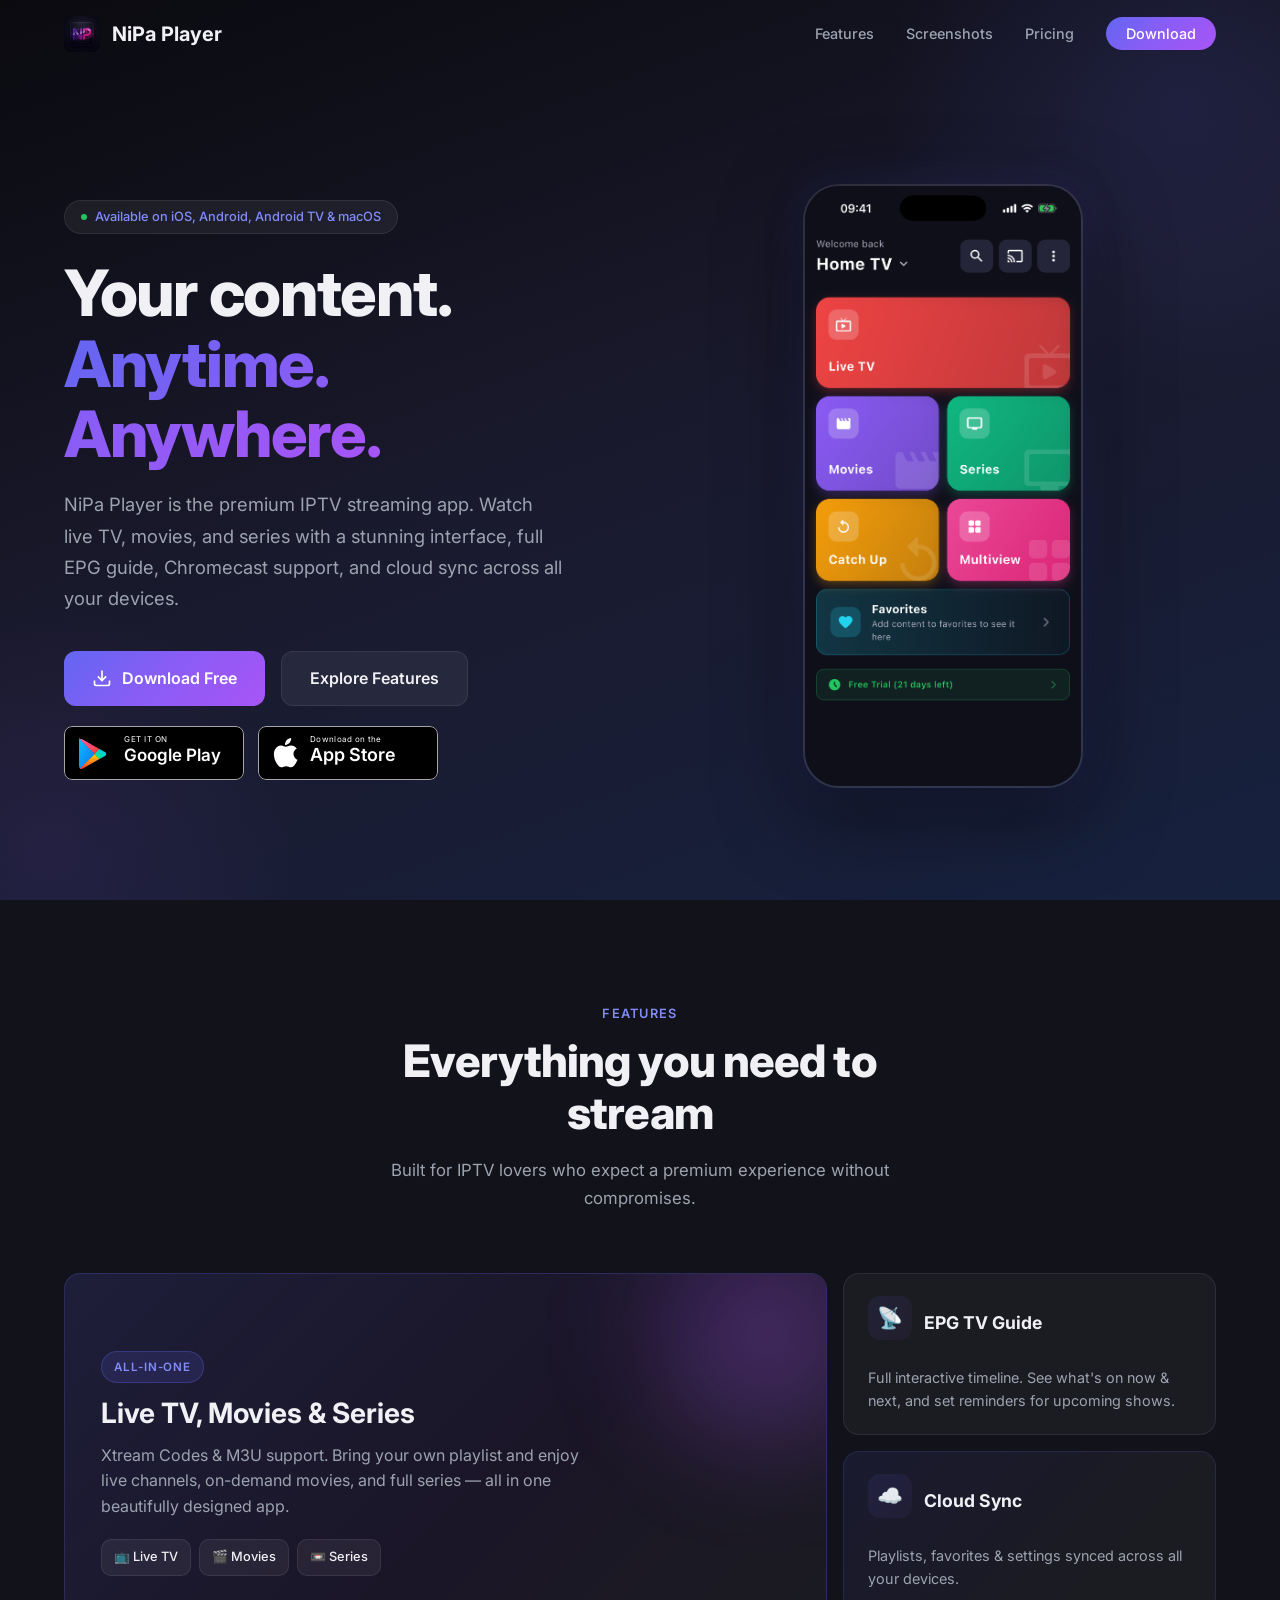
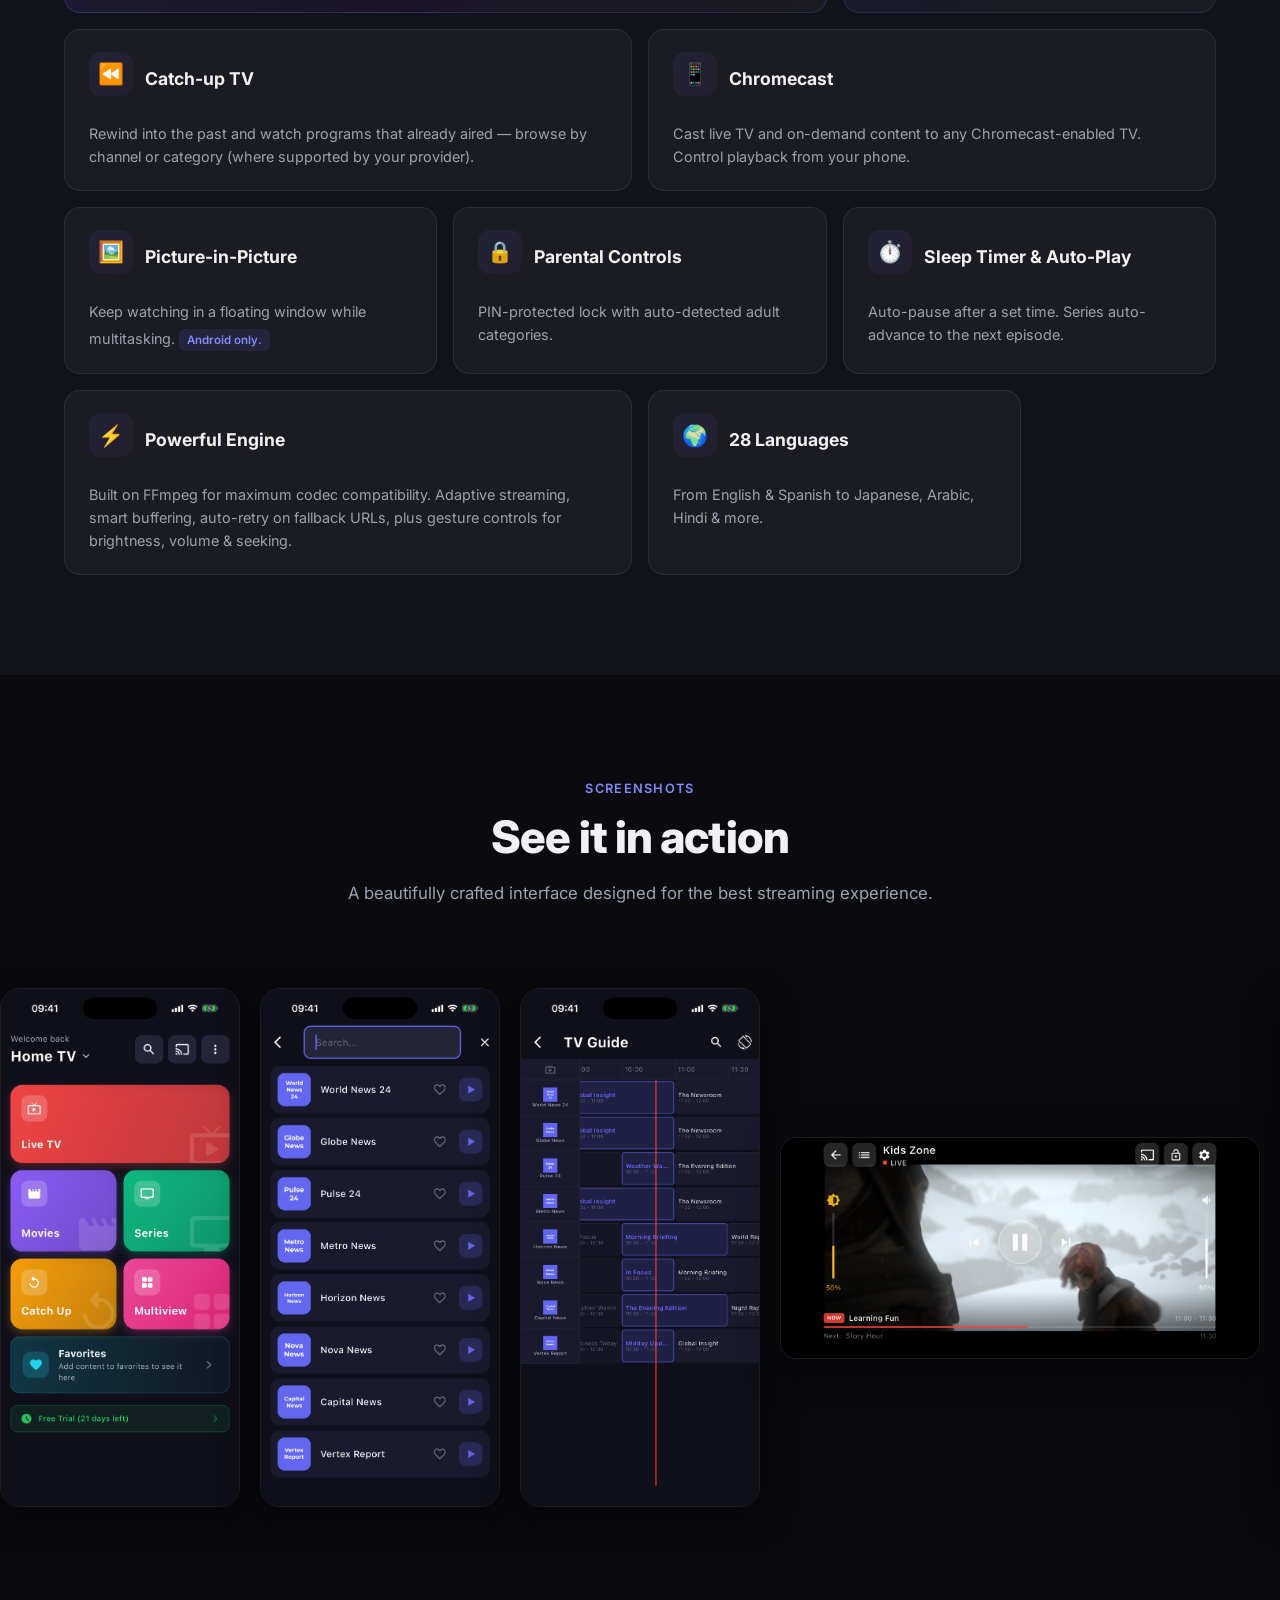
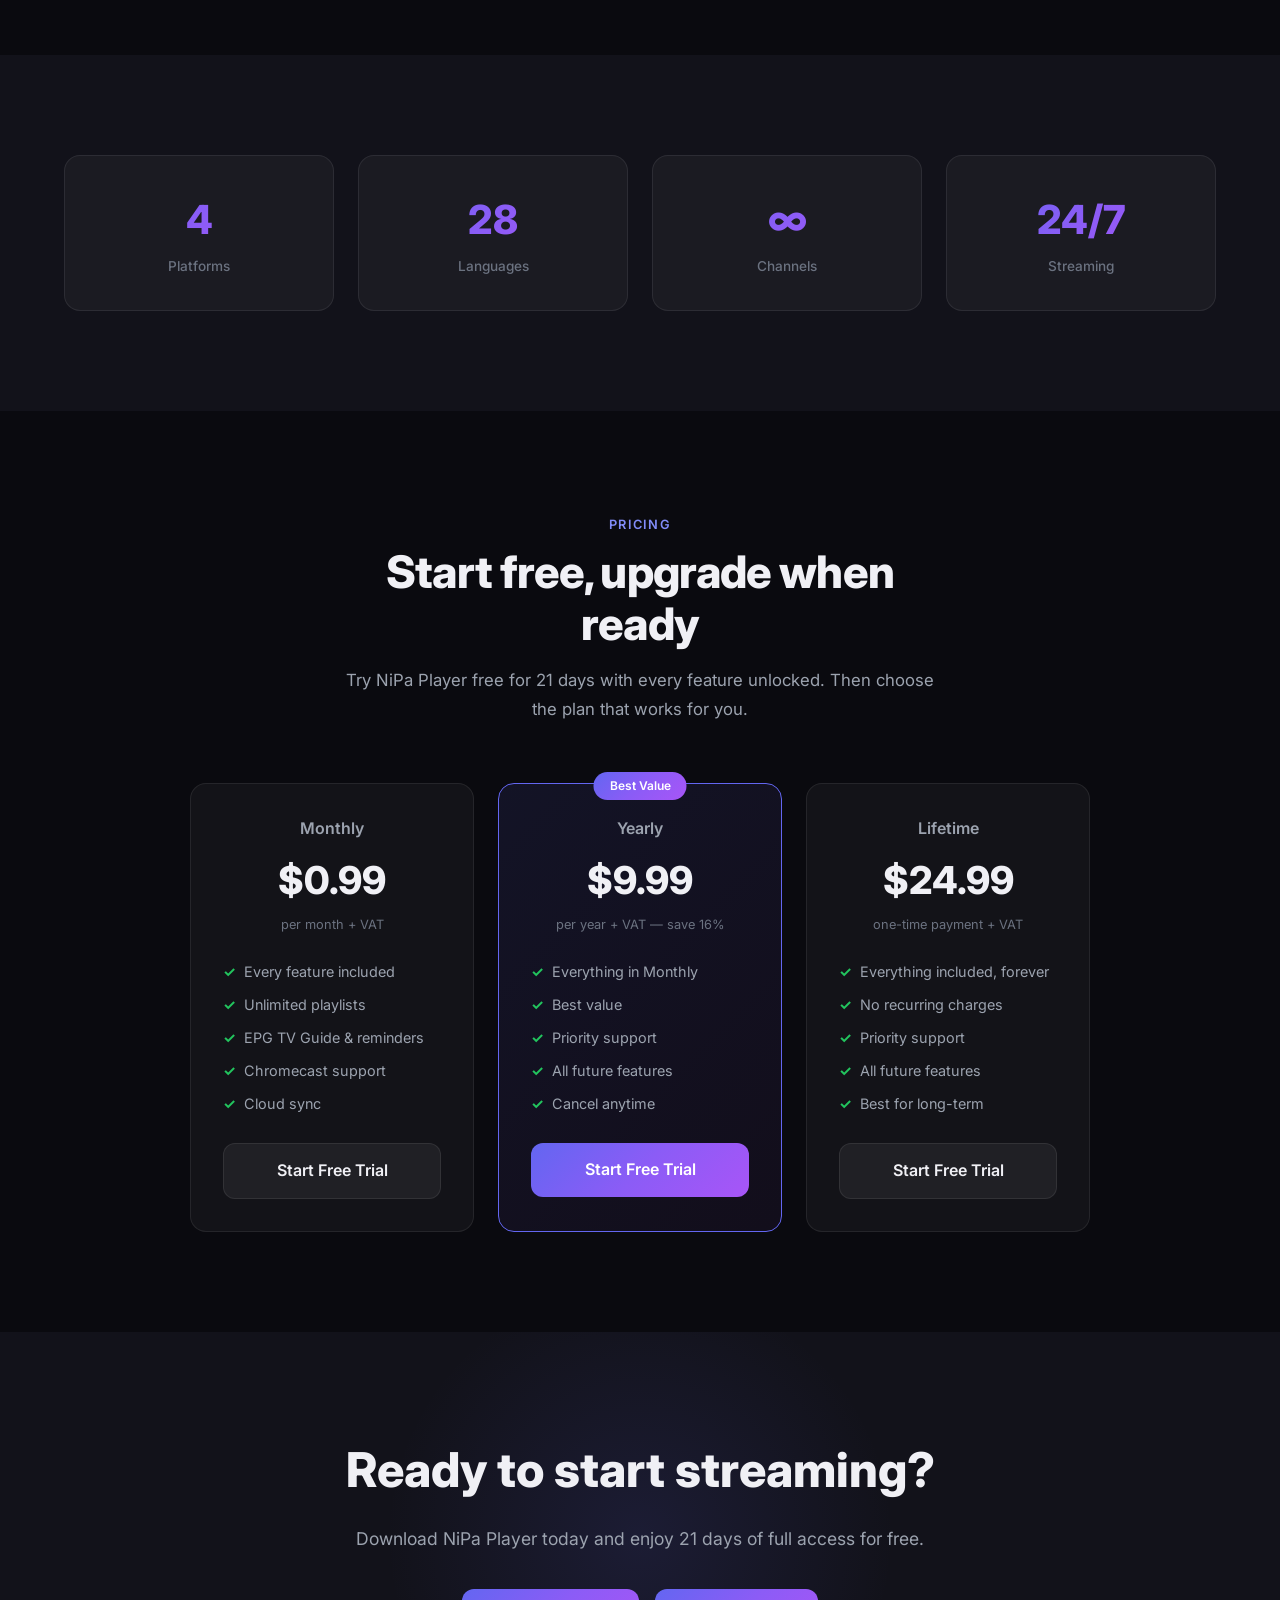
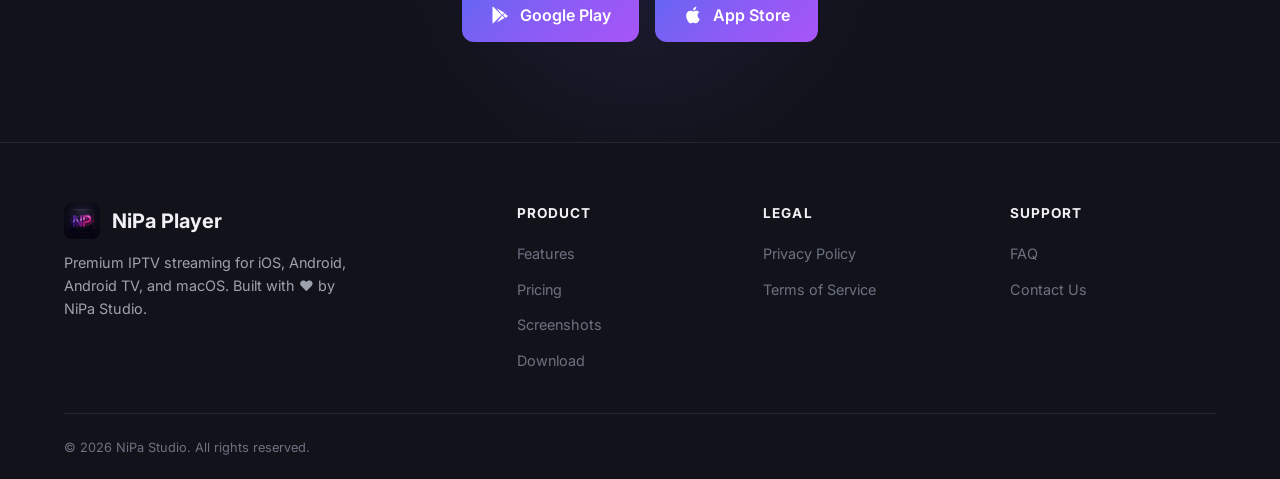
==== commit 695cb71e: "fix: Restore macOS — 4 platforms (iOS, Android, Android TV, macOS) Co-Authored-By: Claude Fable 5 <n" ====
--- a/index.html
+++ b/index.html
@@ -6,8 +6,8 @@
   <meta name="viewport" content="width=device-width, initial-scale=1.0">
   <title>NiPa Player — Premium IPTV Player for iOS, Android & Android TV</title>
   <meta name="description"
-    content="Stream live TV, movies, and series with NiPa Player. EPG TV guide, Chromecast, cloud sync, and more. Available on iOS, Android, and Android TV.">
-  <meta name="keywords" content="IPTV player, live TV, streaming, Chromecast, EPG, M3U, Xtream Codes, iOS, Android, Android TV">
+    content="Stream live TV, movies, and series with NiPa Player. EPG TV guide, Chromecast, cloud sync, and more. Available on iOS, Android, Android TV, and macOS.">
+  <meta name="keywords" content="IPTV player, live TV, streaming, Chromecast, EPG, M3U, Xtream Codes, iOS, Android, Android TV, macOS">
 
   <!-- Open Graph -->
   <meta property="og:title" content="NiPa Player — Premium IPTV Player">
@@ -48,7 +48,7 @@
       <div class="hero-content">
         <div class="hero-badge">
           <span class="dot"></span>
-          Available on iOS, Android & Android TV
+          Available on iOS, Android, Android TV & macOS
         </div>
         <h1>
           Your content.<br>
@@ -268,7 +268,7 @@
     <div class="container">
       <div class="stats-row">
         <div class="stat-item animate-on-scroll">
-          <div class="stat-number">3</div>
+          <div class="stat-number">4</div>
           <div class="stat-label">Platforms</div>
         </div>
         <div class="stat-item animate-on-scroll">
@@ -376,7 +376,7 @@
               onerror="this.style.display='none'">
             <span>NiPa Player</span>
           </a>
-          <p>Premium IPTV streaming for iOS, Android, and Android TV. Built with ❤️ by NiPa Studio.</p>
+          <p>Premium IPTV streaming for iOS, Android, Android TV, and macOS. Built with ❤️ by NiPa Studio.</p>
         </div>
         <div class="footer-col">
           <h4>Product</h4>
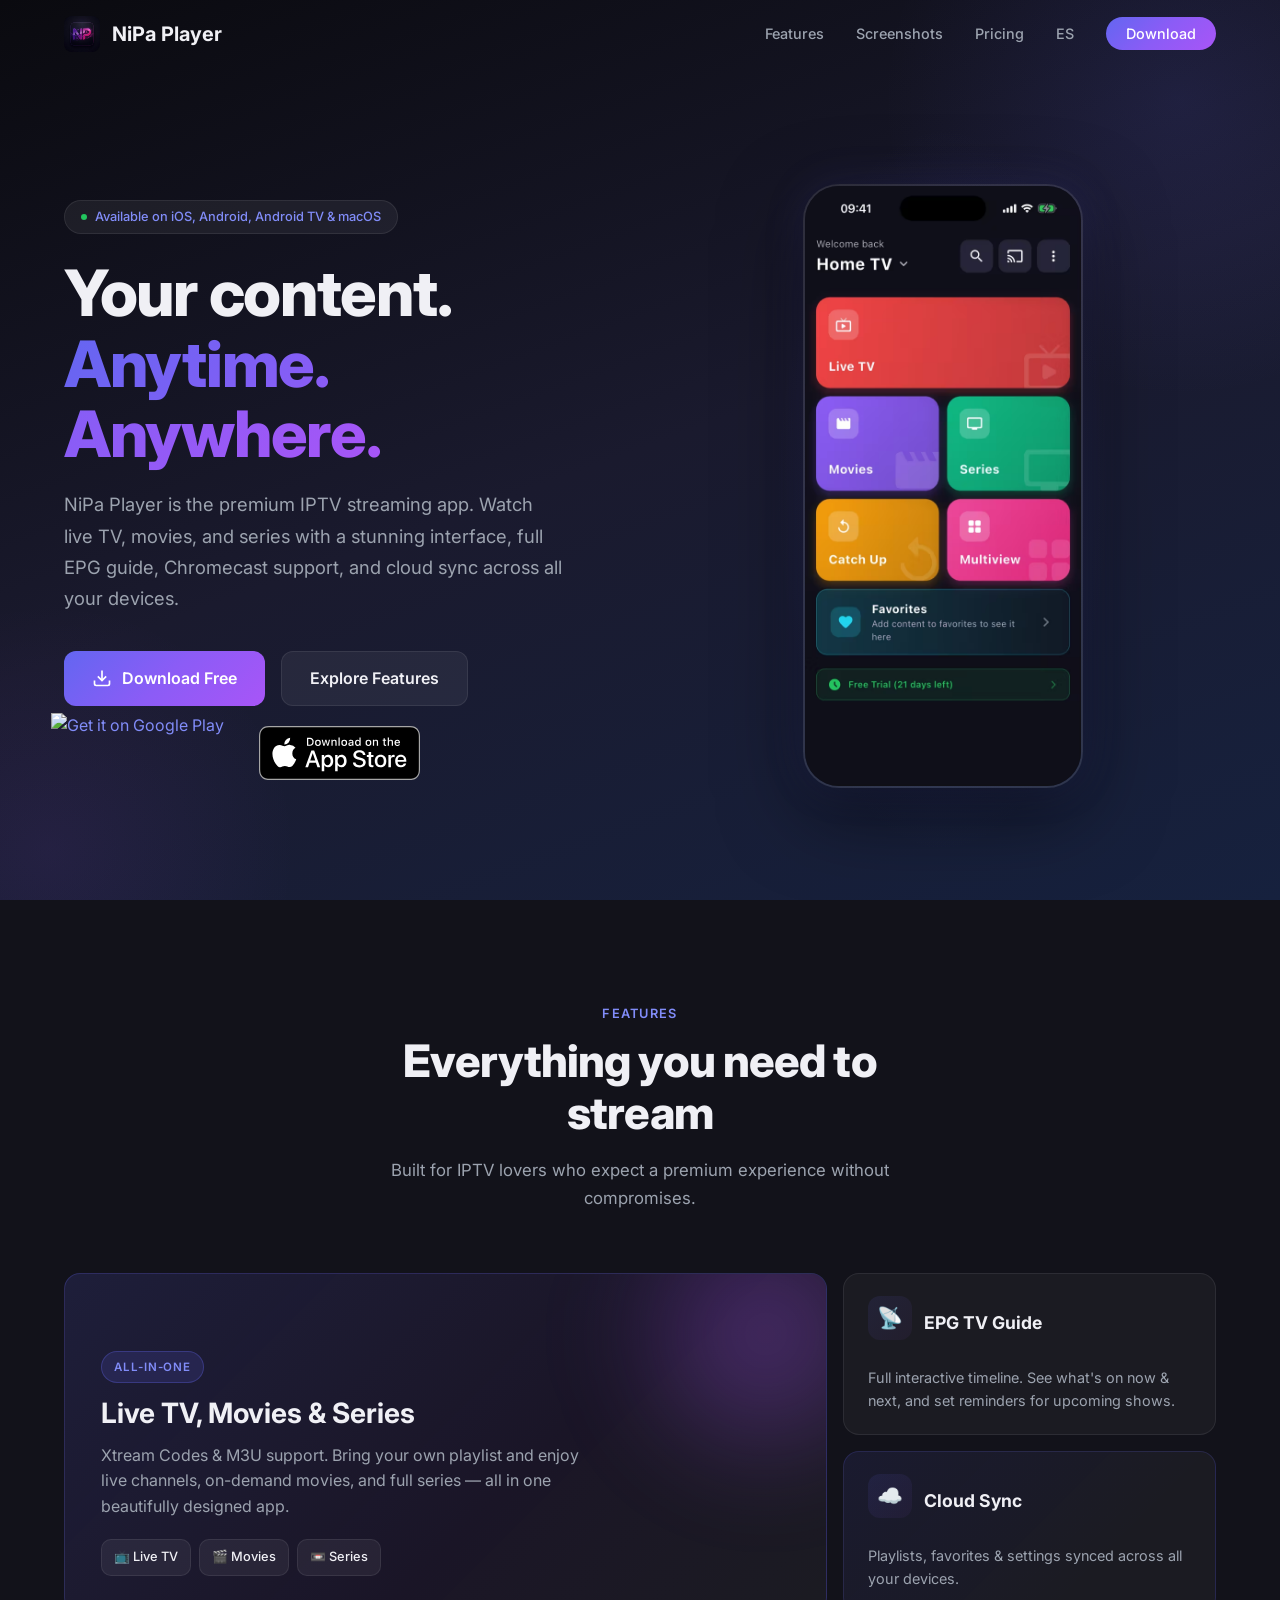
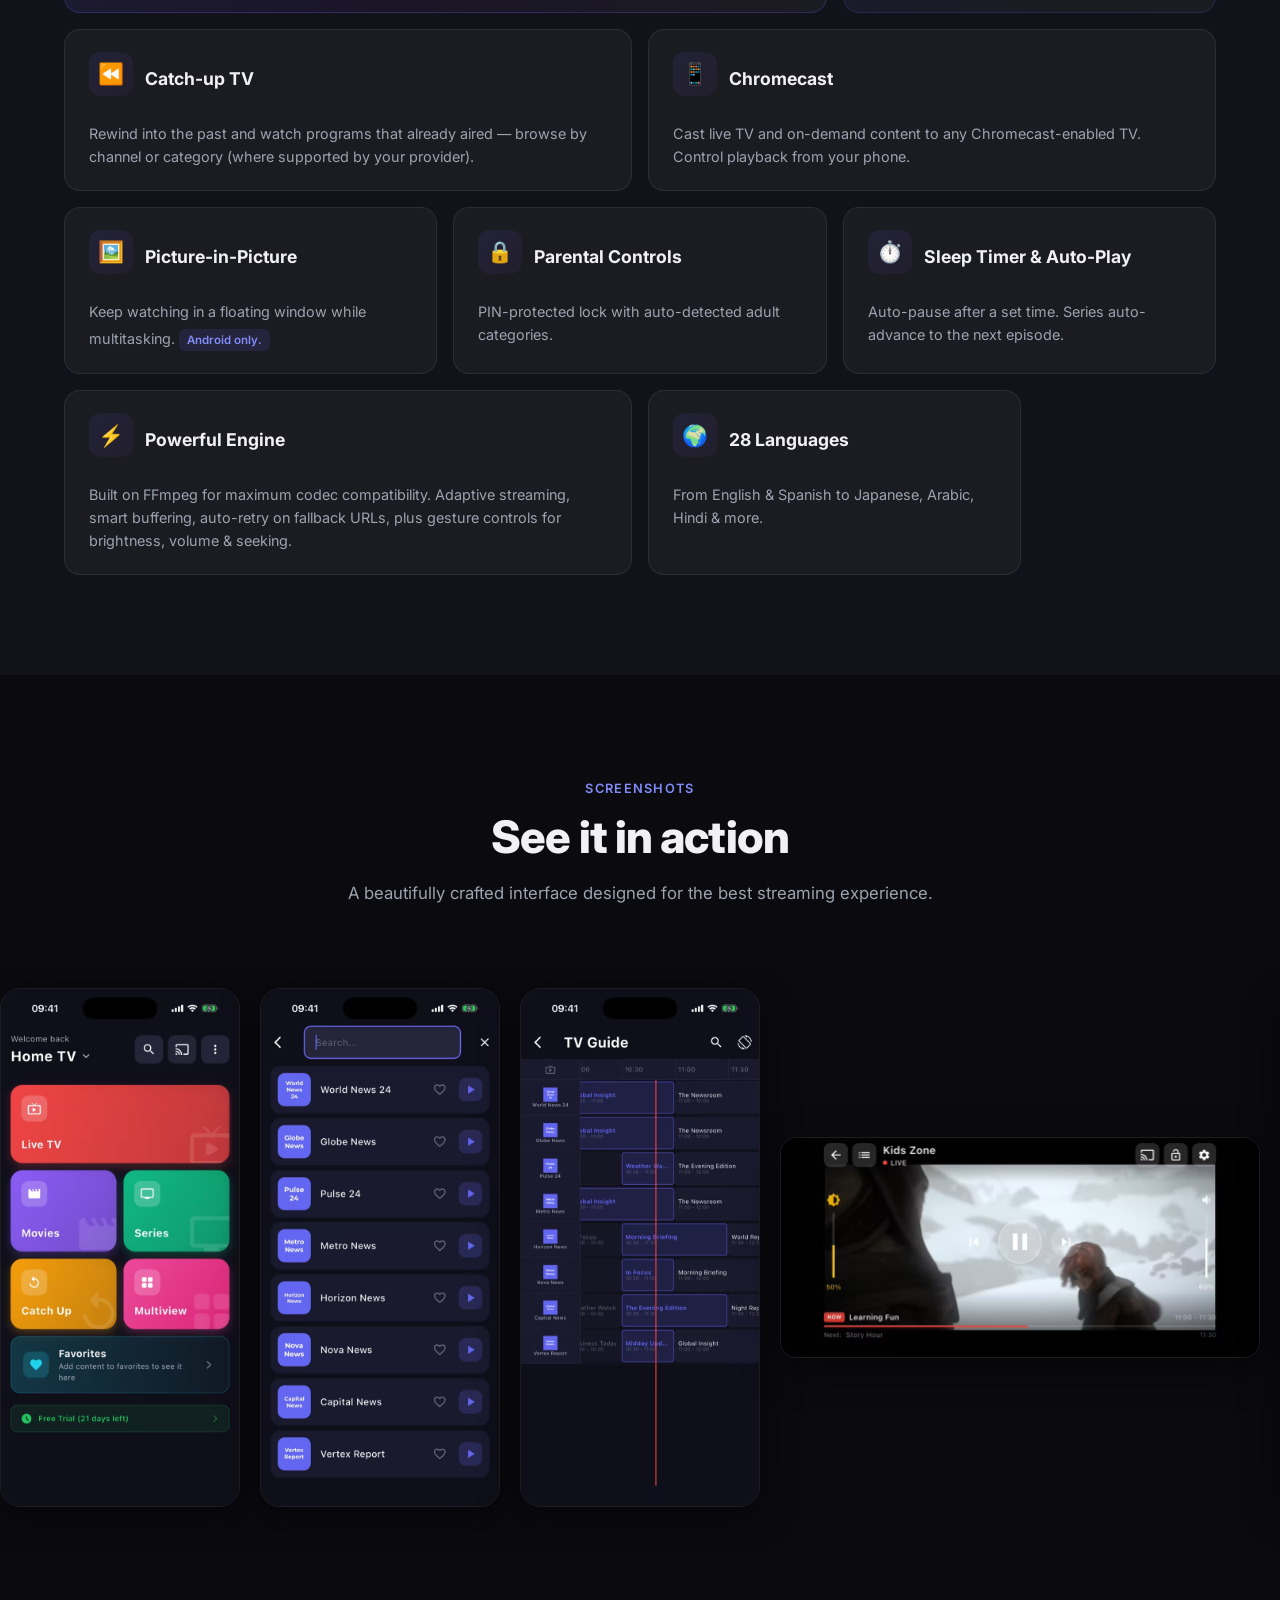
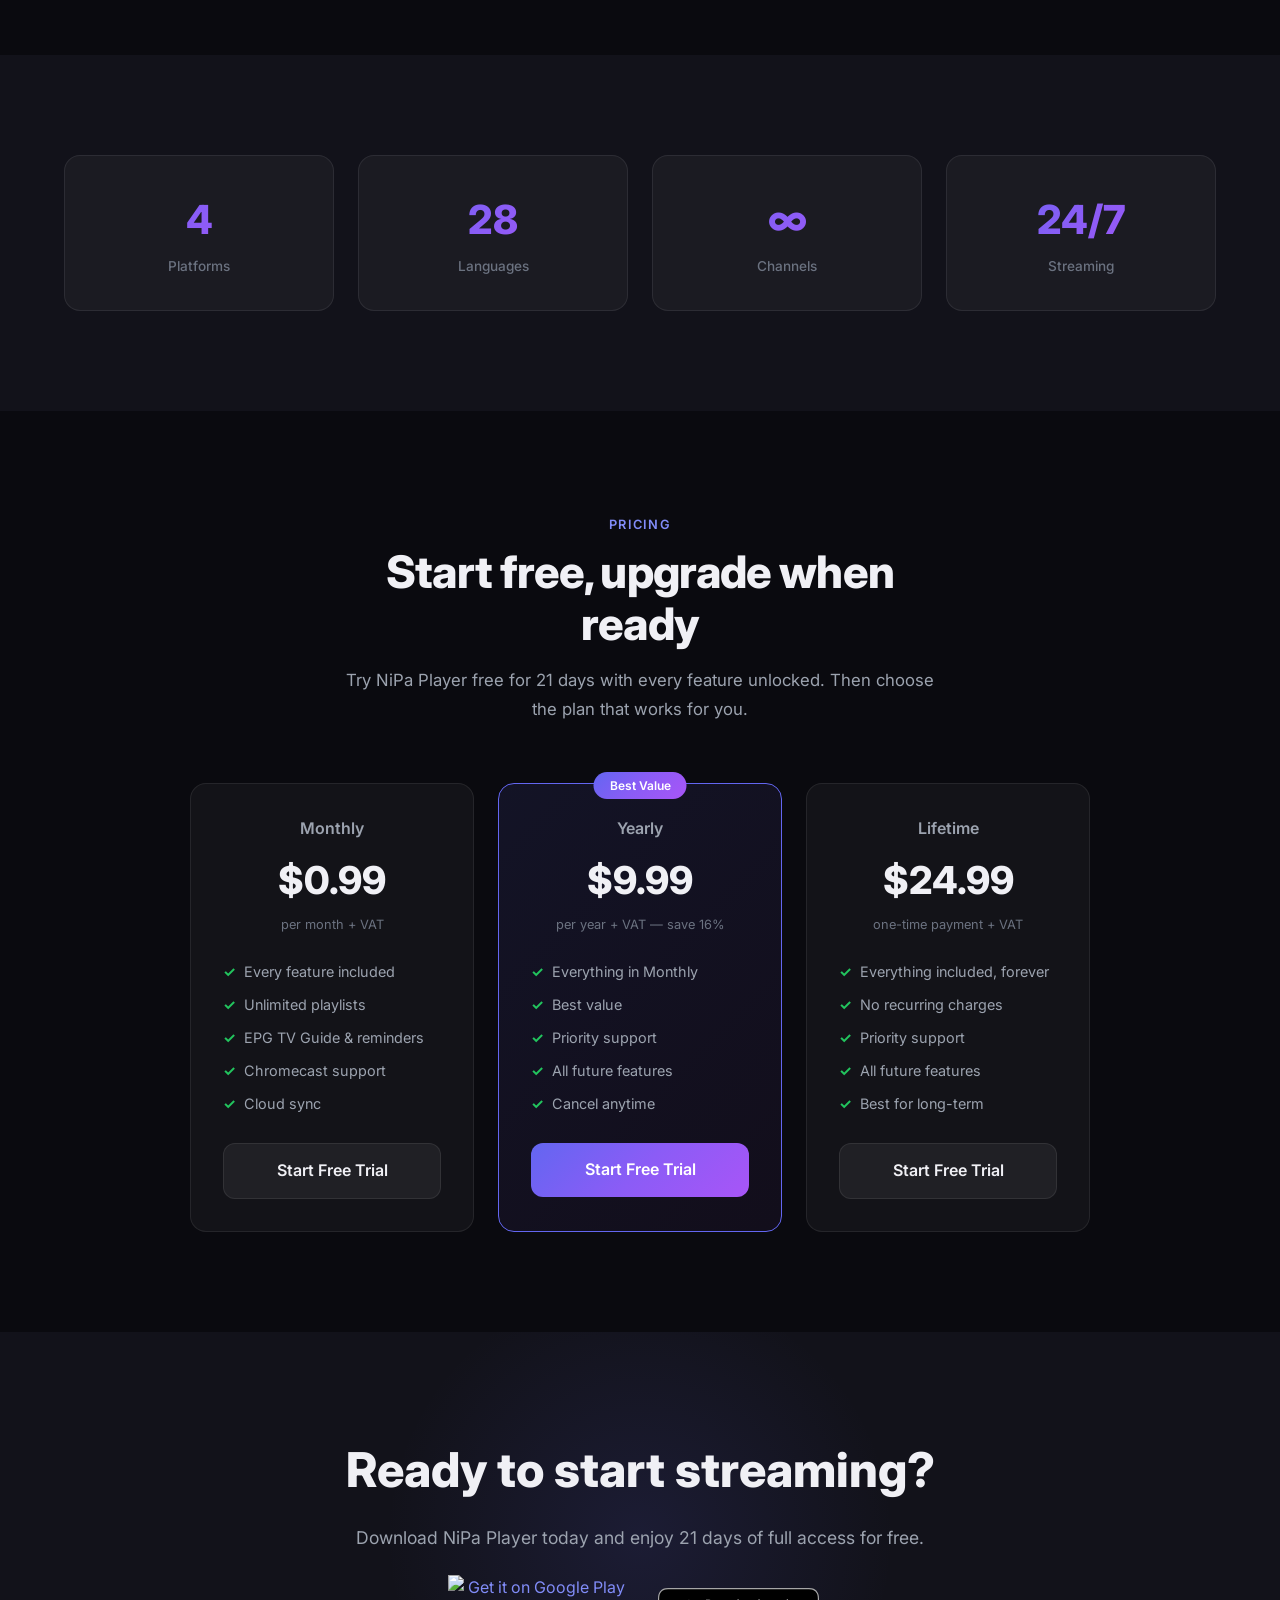
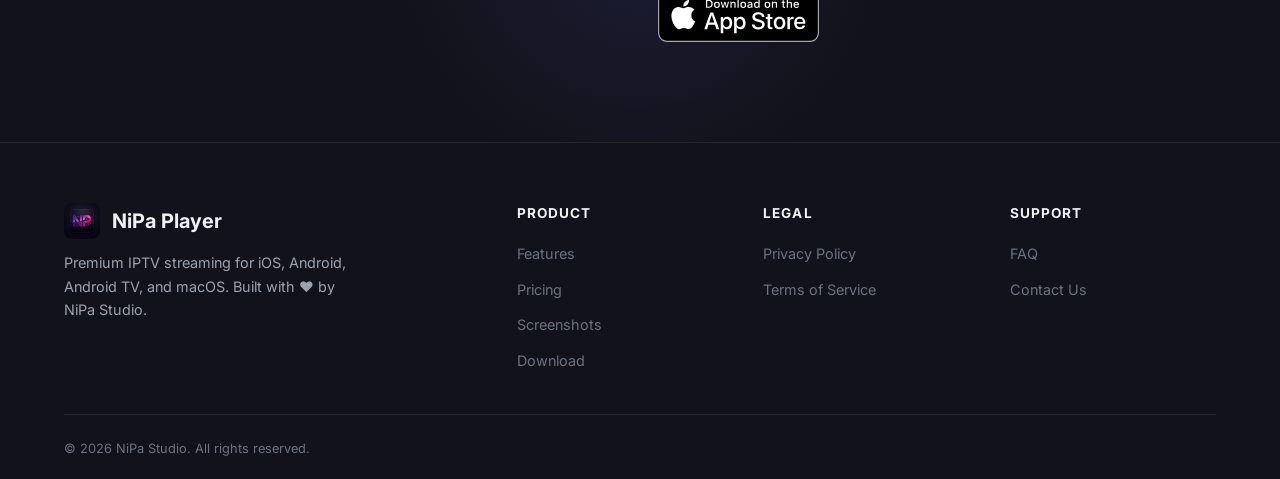
==== commit 283e8eba: "perf+seo: AVIF images, official store badges, static FAQ, structured data Performance: screenshots r" ====
--- a/index.html
+++ b/index.html
@@ -8,19 +8,61 @@
   <meta name="description"
     content="Stream live TV, movies, and series with NiPa Player. EPG TV guide, Chromecast, cloud sync, and more. Available on iOS, Android, Android TV, and macOS.">
   <meta name="keywords" content="IPTV player, live TV, streaming, Chromecast, EPG, M3U, Xtream Codes, iOS, Android, Android TV, macOS">
+  <link rel="canonical" href="https://www.nipaplayer.com/">
+  <link rel="alternate" hreflang="en" href="https://www.nipaplayer.com/">
+  <link rel="alternate" hreflang="es" href="https://www.nipaplayer.com/es/">
+  <link rel="alternate" hreflang="x-default" href="https://www.nipaplayer.com/">
 
   <!-- Open Graph -->
   <meta property="og:title" content="NiPa Player — Premium IPTV Player">
   <meta property="og:description"
     content="Stream live TV, movies, and series. EPG guide, Chromecast, cloud sync, and more.">
   <meta property="og:type" content="website">
-  <meta property="og:image" content="assets/og-image.png">
+  <meta property="og:url" content="https://www.nipaplayer.com/">
+  <meta property="og:image" content="https://www.nipaplayer.com/assets/icon.png">
+
+  <!-- Twitter -->
+  <meta name="twitter:card" content="summary">
+  <meta name="twitter:title" content="NiPa Player — Premium IPTV Player">
+  <meta name="twitter:description"
+    content="Stream live TV, movies, and series. EPG guide, Chromecast, cloud sync, and more.">
+  <meta name="twitter:image" content="https://www.nipaplayer.com/assets/icon.png">
 
   <!-- Favicon -->
   <link rel="icon" type="image/png" href="assets/favicon.png">
 
+  <!-- Fonts (preconnect + non-blocking stylesheet; styles.css no longer @imports them) -->
+  <link rel="preconnect" href="https://fonts.googleapis.com">
+  <link rel="preconnect" href="https://fonts.gstatic.com" crossorigin>
+  <link rel="stylesheet"
+    href="https://fonts.googleapis.com/css2?family=Inter:wght@300;400;500;600;700;800;900&display=swap">
+
   <!-- Styles -->
   <link rel="stylesheet" href="styles.css">
+
+  <!-- Structured data -->
+  <script type="application/ld+json">
+  {
+    "@context": "https://schema.org",
+    "@type": "SoftwareApplication",
+    "name": "NiPa Player",
+    "url": "https://www.nipaplayer.com/",
+    "description": "Premium IPTV player for live TV, movies, and series with EPG TV guide, Chromecast, catch-up TV, and encrypted cloud sync. Bring your own Xtream Codes or M3U playlist.",
+    "operatingSystem": "iOS 15+, Android 7+, Android TV, macOS",
+    "applicationCategory": "MultimediaApplication",
+    "offers": {
+      "@type": "AggregateOffer",
+      "priceCurrency": "USD",
+      "lowPrice": "0.99",
+      "highPrice": "24.99",
+      "offerCount": "3"
+    },
+    "installUrl": [
+      "https://play.google.com/store/apps/details?id=com.nipaplayer.app",
+      "https://apps.apple.com/es/app/nipa-player-iptv-m3u/id6760720773"
+    ]
+  }
+  </script>
 </head>
 
 <body>
@@ -29,13 +71,14 @@
   <nav class="nav" id="nav">
     <div class="container">
       <a href="/" class="nav-brand">
-        <img src="assets/icon.png" alt="NiPa Player" onerror="this.style.display='none'">
+        <img src="assets/icon-128.png" alt="NiPa Player" width="128" height="128" onerror="this.style.display='none'">
         <span>NiPa Player</span>
       </a>
       <ul class="nav-links">
         <li><a href="#features">Features</a></li>
         <li><a href="#screenshots">Screenshots</a></li>
         <li><a href="#pricing">Pricing</a></li>
+        <li><a href="es/" hreflang="es" lang="es" title="Versión en español">ES</a></li>
         <li><a href="#download" class="nav-cta">Download</a></li>
       </ul>
       <button class="nav-toggle" id="navToggle" aria-label="Menu">☰</button>
@@ -73,43 +116,23 @@
         </div>
         <div class="store-badges">
           <a href="https://play.google.com/store/apps/details?id=com.nipaplayer.app" target="_blank" rel="noopener" class="store-badge-link">
-            <svg width="180" height="54" viewBox="0 0 180 54" fill="none" xmlns="http://www.w3.org/2000/svg">
-              <rect x="0.5" y="0.5" width="179" height="53" rx="7.5" fill="#000" stroke="#A6A6A6"/>
-              <text x="60" y="16" fill="#fff" font-family="'Inter',sans-serif" font-size="8" font-weight="400" letter-spacing="0.5">GET IT ON</text>
-              <text x="60" y="35" fill="#fff" font-family="'Inter',sans-serif" font-size="17" font-weight="600">Google Play</text>
-              <!-- Play Store triangle icon -->
-              <g transform="translate(14, 9)">
-                <defs>
-                  <linearGradient id="gp1" x1="0" y1="0" x2="1" y2="1"><stop offset="0%" stop-color="#00C3FF"/><stop offset="100%" stop-color="#1B6EF3"/></linearGradient>
-                  <linearGradient id="gp2" x1="0" y1="1" x2="1" y2="0"><stop offset="0%" stop-color="#00F076"/><stop offset="100%" stop-color="#00C3FF"/></linearGradient>
-                  <linearGradient id="gp3" x1="0" y1="0" x2="0" y2="1"><stop offset="0%" stop-color="#FFD400"/><stop offset="100%" stop-color="#FF3B30"/></linearGradient>
-                  <linearGradient id="gp4" x1="1" y1="1" x2="0" y2="0"><stop offset="0%" stop-color="#FF3B30"/><stop offset="100%" stop-color="#FF60A8"/></linearGradient>
-                </defs>
-                <path d="M2 2.5C1.4 3.2 1 4.2 1 5.5V30.5C1 31.8 1.4 32.8 2 33.5L2.2 33.7L16.5 19.4V18V18.6L2.2 4.3L2 2.5Z" fill="url(#gp1)"/>
-                <path d="M21.2 24.2L16.5 19.5V18.5L21.2 13.8L21.4 13.9L27 17.1C28.6 18 28.6 19.9 27 20.9L21.4 24.1L21.2 24.2Z" fill="url(#gp2)"/>
-                <path d="M21.4 24.1L16.5 19.2L2 33.5C2.6 34.2 3.6 34.3 4.7 33.6L21.4 24.1Z" fill="url(#gp3)"/>
-                <path d="M21.4 13.9L4.7 4.4C3.6 3.7 2.6 3.8 2 4.5L16.5 18.8L21.4 13.9Z" fill="url(#gp4)"/>
-              </g>
-            </svg>
+            <img src="assets/badges/google-play-en.png" alt="Get it on Google Play" class="badge-gplay"
+              width="646" height="250">
           </a>
           <a href="https://apps.apple.com/es/app/nipa-player-iptv-m3u/id6760720773" target="_blank" rel="noopener" class="store-badge-link">
-            <svg width="180" height="54" viewBox="0 0 180 54" fill="none" xmlns="http://www.w3.org/2000/svg">
-              <rect x="0.5" y="0.5" width="179" height="53" rx="7.5" fill="#000" stroke="#A6A6A6"/>
-              <text x="52" y="16" fill="#fff" font-family="'Inter',sans-serif" font-size="8" font-weight="400" letter-spacing="0.3">Download on the</text>
-              <text x="52" y="35" fill="#fff" font-family="'Inter',sans-serif" font-size="18" font-weight="600">App Store</text>
-              <!-- Apple icon -->
-              <g transform="translate(0, 9.5) scale(1.6)" fill="#fff">
-                <path d="M22.2 11.7c-.1-2.3 1.9-3.4 2-3.5-1.1-1.6-2.7-1.8-3.3-1.9-1.4-.1-2.8.8-3.5.8-.7 0-1.8-.8-3-.8-1.5 0-2.9.9-3.7 2.3-1.6 2.7-.4 6.8 1.1 9 .8 1.1 1.7 2.3 2.8 2.3 1.2 0 1.6-.7 3-.7s1.8.7 3 .7 2-.9 2.8-2.2c.9-1.3 1.3-2.5 1.3-2.5 0 0-2.4-1-2.5-3.5z"/>
-                <path d="M19.8 4.5c.6-.8 1-1.8.9-2.9-1 0-2.1.6-2.8 1.4-.6.7-1.1 1.8-1 2.9 1 .1 2.1-.6 2.9-1.4z"/>
-              </g>
-            </svg>
+            <img src="assets/badges/app-store-en.svg" alt="Download on the App Store" class="badge-appstore"
+              width="120" height="40">
           </a>
         </div>
       </div>
       <div class="hero-visual">
         <div class="phone-mockup">
           <div class="glow"></div>
-          <img src="assets/001 Home.png" alt="NiPa Player app screenshot" class="phone-frame">
+          <picture>
+            <source srcset="assets/001-home.avif" type="image/avif">
+            <img src="assets/001-home.png" alt="NiPa Player app screenshot" class="phone-frame"
+              width="600" height="1304" fetchpriority="high" decoding="async">
+          </picture>
         </div>
       </div>
     </div>
@@ -237,28 +260,52 @@
     </div>
     <div class="screenshots-scroll" id="screenshotsScroll">
       <div class="screenshot-item">
-        <img src="assets/001 Home.png" alt="Home screen">
-      </div>
-      <div class="screenshot-item">
-        <img src="assets/002 Channels.png" alt="Channels">
-      </div>
-      <div class="screenshot-item">
-        <img src="assets/003 EPG Guide.png" alt="EPG TV Guide">
+        <picture>
+          <source srcset="assets/001-home.avif" type="image/avif">
+          <img src="assets/001-home.png" alt="Home screen" width="600" height="1304" loading="lazy" decoding="async">
+        </picture>
+      </div>
+      <div class="screenshot-item">
+        <picture>
+          <source srcset="assets/002-channels.avif" type="image/avif">
+          <img src="assets/002-channels.png" alt="Channels" width="600" height="1304" loading="lazy" decoding="async">
+        </picture>
+      </div>
+      <div class="screenshot-item">
+        <picture>
+          <source srcset="assets/003-epg-guide.avif" type="image/avif">
+          <img src="assets/003-epg-guide.png" alt="EPG TV Guide" width="600" height="1304" loading="lazy" decoding="async">
+        </picture>
       </div>
       <div class="screenshot-item landscape">
-        <img src="assets/004 Player.png" alt="Video player">
-      </div>
-      <div class="screenshot-item">
-        <img src="assets/005 Chromecast.png" alt="Chromecast">
-      </div>
-      <div class="screenshot-item">
-        <img src="assets/006 Multiview.png" alt="Multiview">
-      </div>
-      <div class="screenshot-item">
-        <img src="assets/007 Add Playlist.png" alt="Add Playlist">
-      </div>
-      <div class="screenshot-item">
-        <img src="assets/008 Settings.png" alt="Settings">
+        <picture>
+          <source srcset="assets/004-player.avif" type="image/avif">
+          <img src="assets/004-player.png" alt="Video player" width="960" height="441" loading="lazy" decoding="async">
+        </picture>
+      </div>
+      <div class="screenshot-item">
+        <picture>
+          <source srcset="assets/005-chromecast.avif" type="image/avif">
+          <img src="assets/005-chromecast.png" alt="Chromecast" width="600" height="1304" loading="lazy" decoding="async">
+        </picture>
+      </div>
+      <div class="screenshot-item">
+        <picture>
+          <source srcset="assets/006-multiview.avif" type="image/avif">
+          <img src="assets/006-multiview.png" alt="Multiview" width="600" height="1304" loading="lazy" decoding="async">
+        </picture>
+      </div>
+      <div class="screenshot-item">
+        <picture>
+          <source srcset="assets/007-add-playlist.avif" type="image/avif">
+          <img src="assets/007-add-playlist.png" alt="Add Playlist" width="600" height="1304" loading="lazy" decoding="async">
+        </picture>
+      </div>
+      <div class="screenshot-item">
+        <picture>
+          <source srcset="assets/008-settings.avif" type="image/avif">
+          <img src="assets/008-settings.png" alt="Settings" width="600" height="1304" loading="lazy" decoding="async">
+        </picture>
       </div>
     </div>
   </section>
@@ -347,20 +394,14 @@
     <div class="container">
       <h2>Ready to start streaming?</h2>
       <p>Download NiPa Player today and enjoy 21 days of full access for free.</p>
-      <div class="cta-buttons">
-        <a href="https://play.google.com/store/apps/details?id=com.nipaplayer.app" target="_blank" rel="noopener" class="btn-primary">
-          <svg width="20" height="20" viewBox="0 0 24 24" fill="currentColor">
-            <path
-              d="M3.609 1.814L13.792 12 3.61 22.186a.996.996 0 0 1-.61-.92V2.734a1 1 0 0 1 .609-.92zM14.513 12.72l2.89 2.89-9.293 5.31 6.403-8.2zm4.213-1.453l1.857 1.062c.35.2.566.572.566.978 0 .406-.216.778-.566.978l-1.857 1.062-3.125-3.04 3.125-3.04zM8.11 3.894l9.293 5.31-2.89 2.89-6.403-8.2z" />
-          </svg>
-          Google Play
+      <div class="cta-buttons store-badges" style="justify-content: center;">
+        <a href="https://play.google.com/store/apps/details?id=com.nipaplayer.app" target="_blank" rel="noopener" class="store-badge-link">
+          <img src="assets/badges/google-play-en.png" alt="Get it on Google Play" class="badge-gplay"
+            width="646" height="250" loading="lazy">
         </a>
-        <a href="https://apps.apple.com/es/app/nipa-player-iptv-m3u/id6760720773" target="_blank" rel="noopener" class="btn-primary">
-          <svg width="20" height="20" viewBox="0 0 24 24" fill="currentColor">
-            <path
-              d="M18.71 19.5c-.83 1.24-1.71 2.45-3.05 2.47-1.34.03-1.77-.79-3.29-.79-1.53 0-2 .77-3.27.82-1.31.05-2.3-1.32-3.14-2.53C4.25 17 2.94 12.45 4.7 9.39c.87-1.52 2.43-2.48 4.12-2.51 1.28-.02 2.5.87 3.29.87.78 0 2.26-1.07 3.8-.91.65.03 2.47.26 3.64 1.98-.09.06-2.17 1.28-2.15 3.81.03 3.02 2.65 4.03 2.68 4.04-.03.07-.42 1.44-1.38 2.83M13 3.5c.73-.83 1.94-1.46 2.94-1.5.13 1.17-.34 2.35-1.04 3.19-.69.85-1.83 1.51-2.95 1.42-.15-1.15.41-2.35 1.05-3.11z" />
-          </svg>
-          App Store
+        <a href="https://apps.apple.com/es/app/nipa-player-iptv-m3u/id6760720773" target="_blank" rel="noopener" class="store-badge-link">
+          <img src="assets/badges/app-store-en.svg" alt="Download on the App Store" class="badge-appstore"
+            width="120" height="40" loading="lazy">
         </a>
       </div>
     </div>
@@ -372,8 +413,8 @@
       <div class="footer-grid">
         <div class="footer-brand">
           <a href="/" class="nav-brand">
-            <img src="assets/icon.png" alt="NiPa Player" width="32" height="32" style="border-radius: 8px;"
-              onerror="this.style.display='none'">
+            <img src="assets/icon-128.png" alt="NiPa Player" width="32" height="32" style="border-radius: 8px;"
+              loading="lazy" onerror="this.style.display='none'">
             <span>NiPa Player</span>
           </a>
           <p>Premium IPTV streaming for iOS, Android, Android TV, and macOS. Built with ❤️ by NiPa Studio.</p>
--- a/styles.css
+++ b/styles.css
@@ -3,8 +3,9 @@
    Modern dark theme with glassmorphism & smooth animations
    ═══════════════════════════════════════════════════════════ */
 
-/* ── Fonts ── */
-@import url('https://fonts.googleapis.com/css2?family=Inter:wght@300;400;500;600;700;800;900&display=swap');
+/* ── Fonts ──
+   Inter is loaded via <link rel="stylesheet"> in each page's <head>
+   (with preconnect) instead of a render-blocking CSS @import. */
 
 /* ── Reset & Base ── */
 *,
@@ -350,6 +351,22 @@
   border-radius: 8px;
 }
 
+/* Official store badge artwork. Apple's SVG has no padding (54px tall);
+   Google's PNG ships with built-in clear space, so it renders at 80px with
+   negative margins to visually match the Apple badge height. */
+.store-badge-link .badge-appstore {
+  display: block;
+  height: 54px;
+  width: auto;
+}
+
+.store-badge-link .badge-gplay {
+  display: block;
+  height: 80px;
+  width: auto;
+  margin: -13px;
+}
+
 .store-badge {
   height: 44px;
   border-radius: 8px;
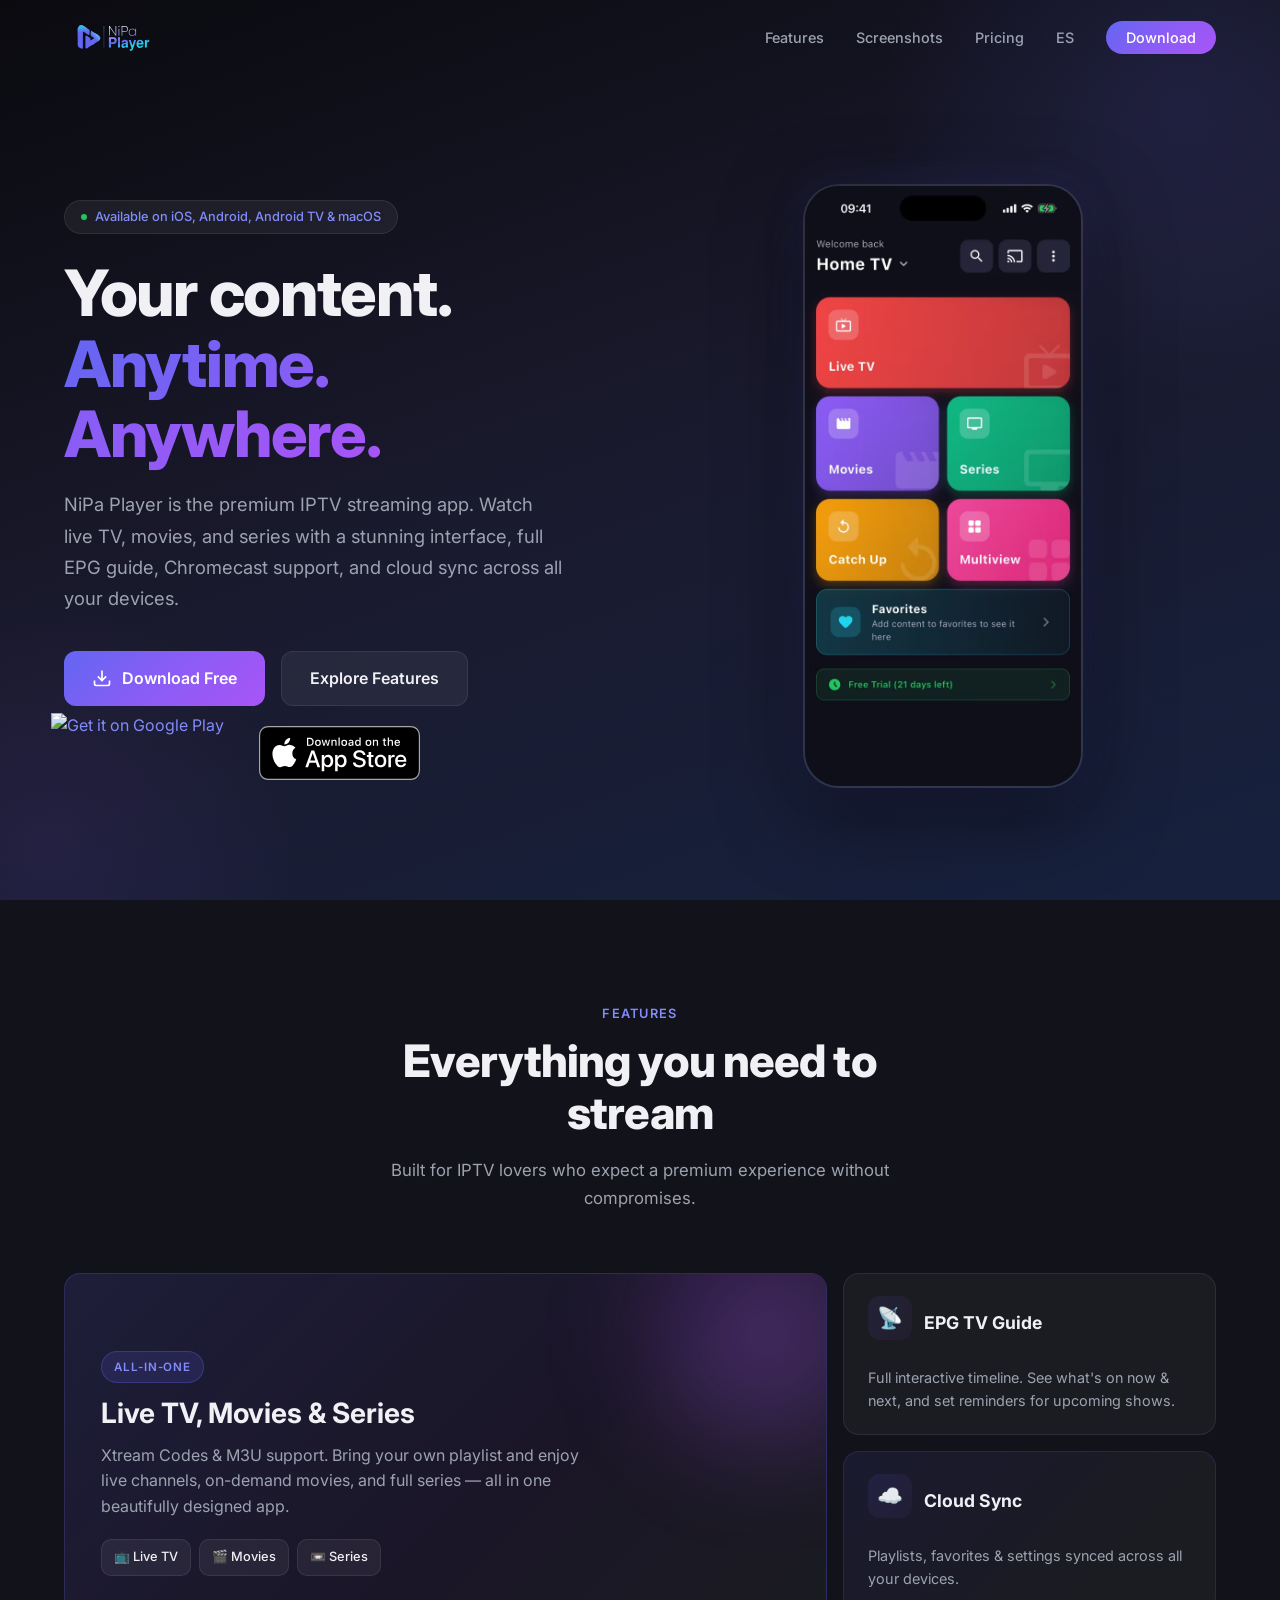
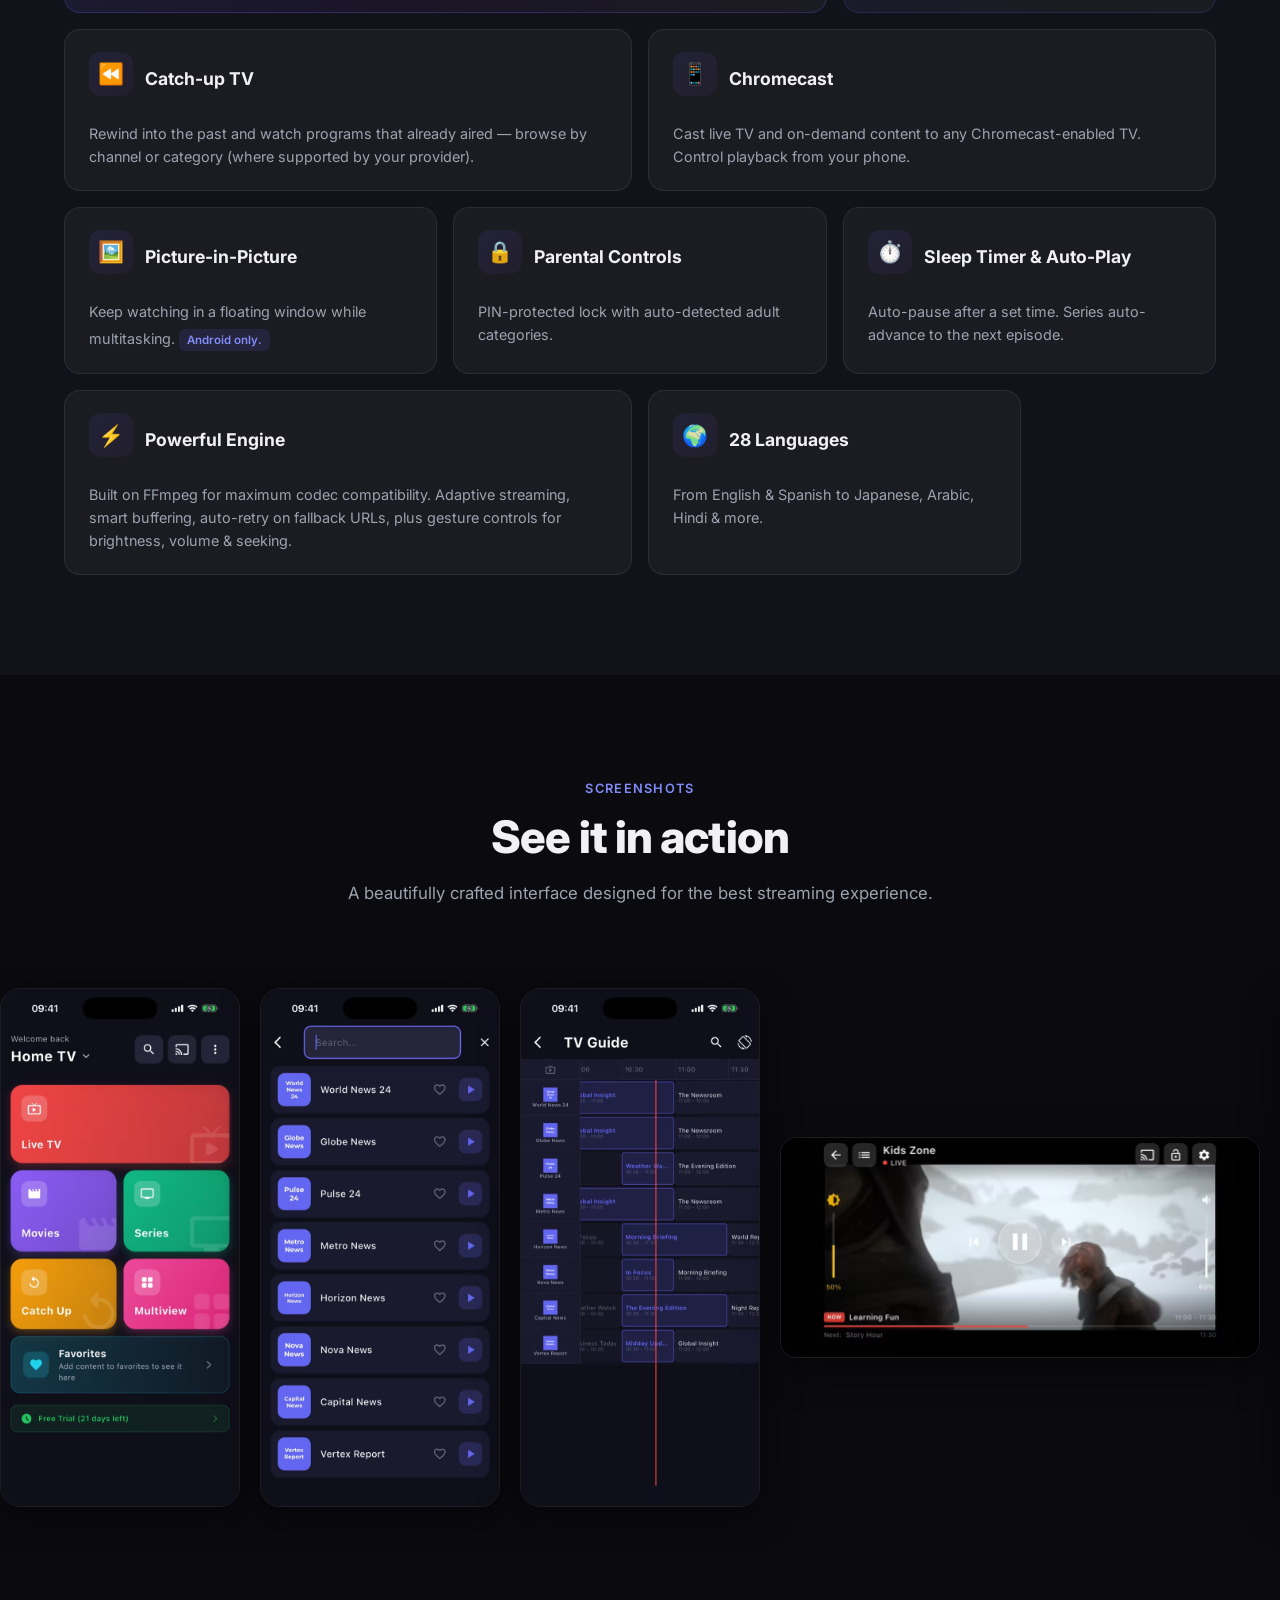
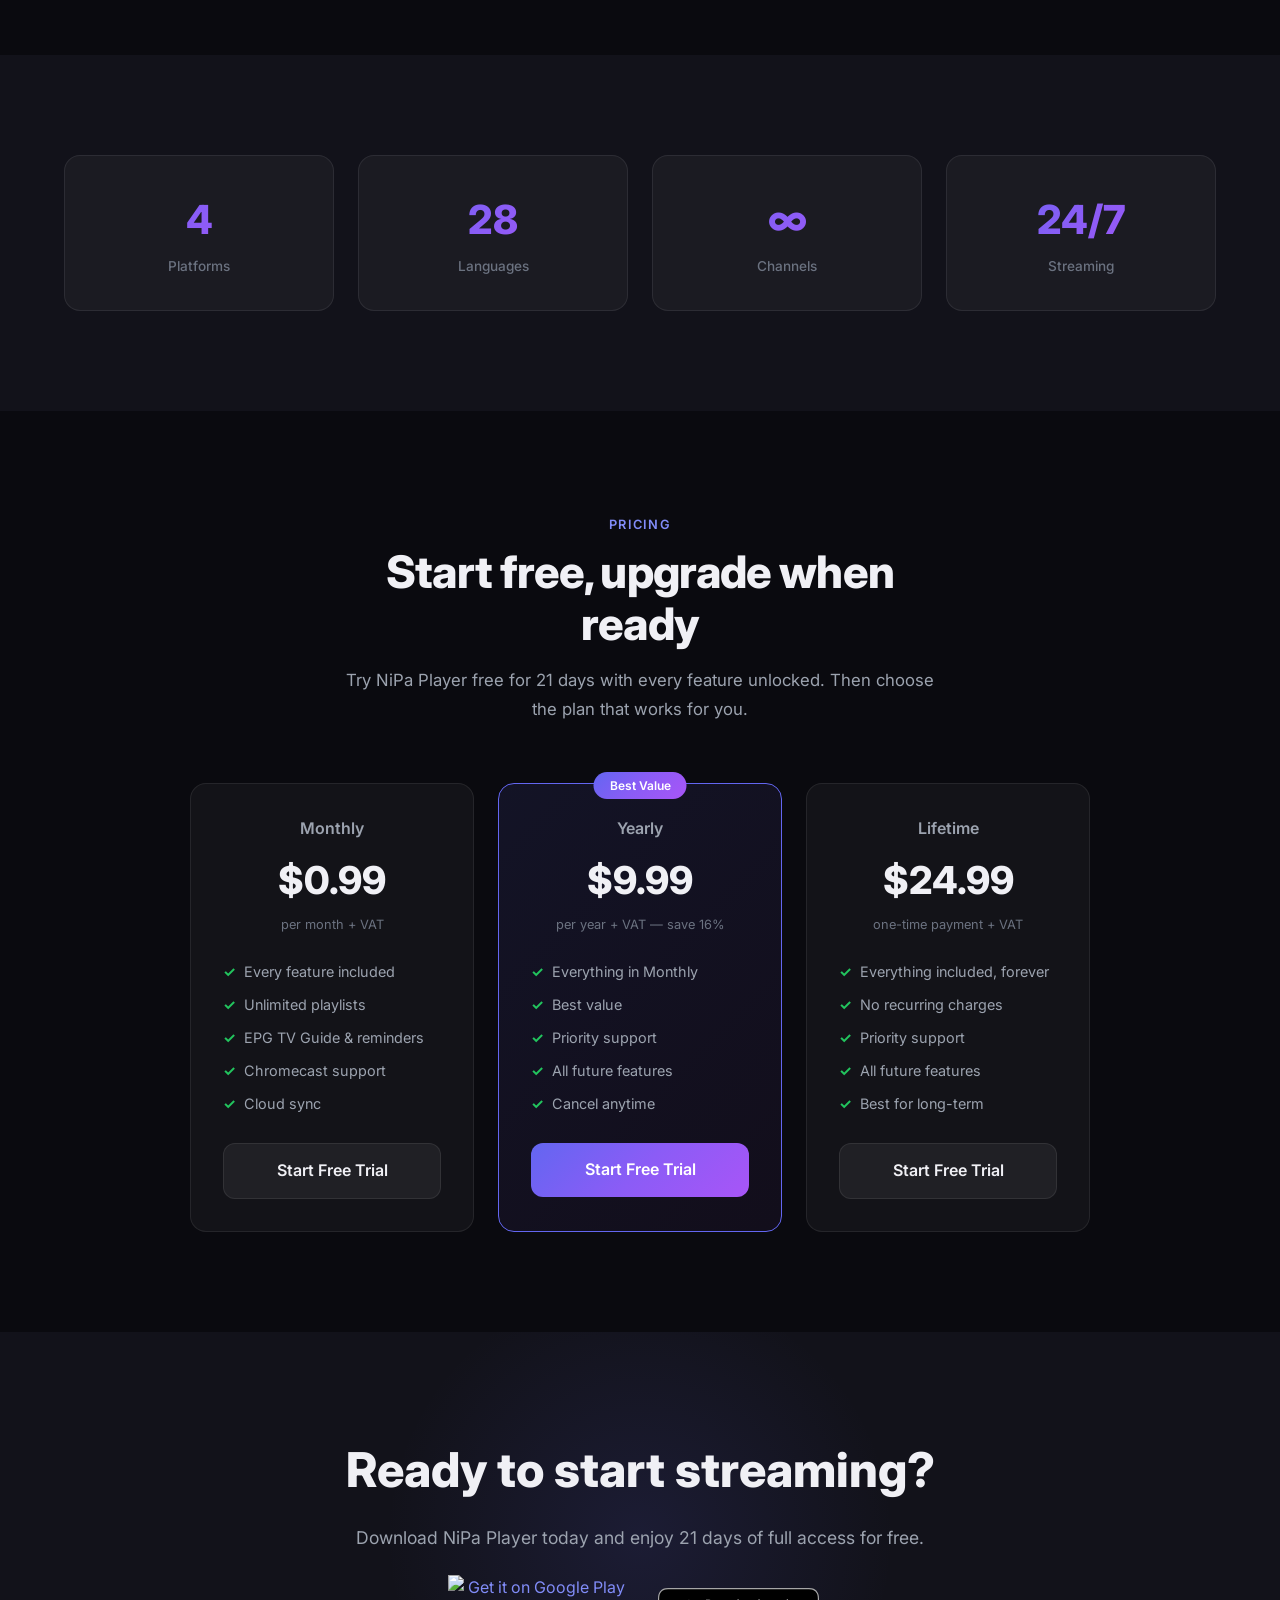
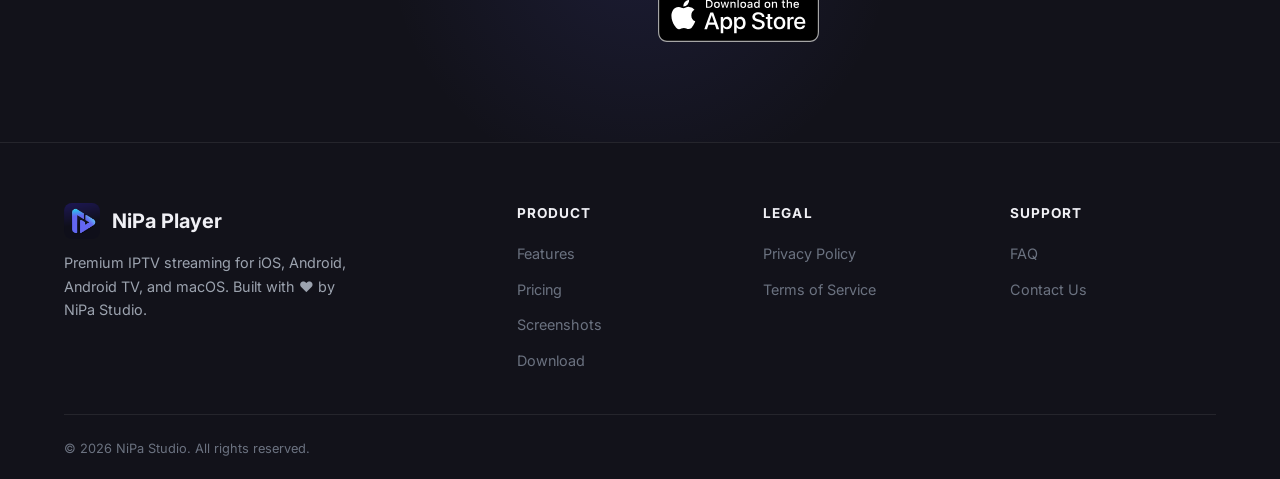
==== commit 21f70ba5: "feat: refresh site branding and overhaul legal pages - Replace favicon, icons and og:image with new " ====
--- a/index.html
+++ b/index.html
@@ -29,7 +29,13 @@
   <meta name="twitter:image" content="https://www.nipaplayer.com/assets/icon.png">
 
   <!-- Favicon -->
-  <link rel="icon" type="image/png" href="assets/favicon.png">
+  <link rel="icon" href="/favicon.ico" sizes="32x32">
+    <link rel="icon" type="image/png" sizes="16x16" href="/assets/favicon-16x16.png">
+    <link rel="icon" type="image/png" sizes="32x32" href="/assets/favicon-32x32.png">
+    <link rel="icon" type="image/png" sizes="96x96" href="/assets/favicon-96x96.png">
+    <link rel="apple-touch-icon" sizes="180x180" href="/assets/apple-touch-icon.png">
+    <link rel="manifest" href="/site.webmanifest">
+    <meta name="theme-color" content="#0a0a0f">
 
   <!-- Fonts (preconnect + non-blocking stylesheet; styles.css no longer @imports them) -->
   <link rel="preconnect" href="https://fonts.googleapis.com">
@@ -71,8 +77,7 @@
   <nav class="nav" id="nav">
     <div class="container">
       <a href="/" class="nav-brand">
-        <img src="assets/icon-128.png" alt="NiPa Player" width="128" height="128" onerror="this.style.display='none'">
-        <span>NiPa Player</span>
+        <img src="/assets/wordmark.svg" alt="NiPa Player" class="nav-wordmark" height="44">
       </a>
       <ul class="nav-links">
         <li><a href="#features">Features</a></li>
--- a/styles.css
+++ b/styles.css
@@ -114,6 +114,12 @@
   border-radius: 8px;
 }
 
+.nav-brand img.nav-wordmark {
+  width: auto;
+  height: 44px;
+  border-radius: 0;
+}
+
 .nav-links {
   display: flex;
   align-items: center;
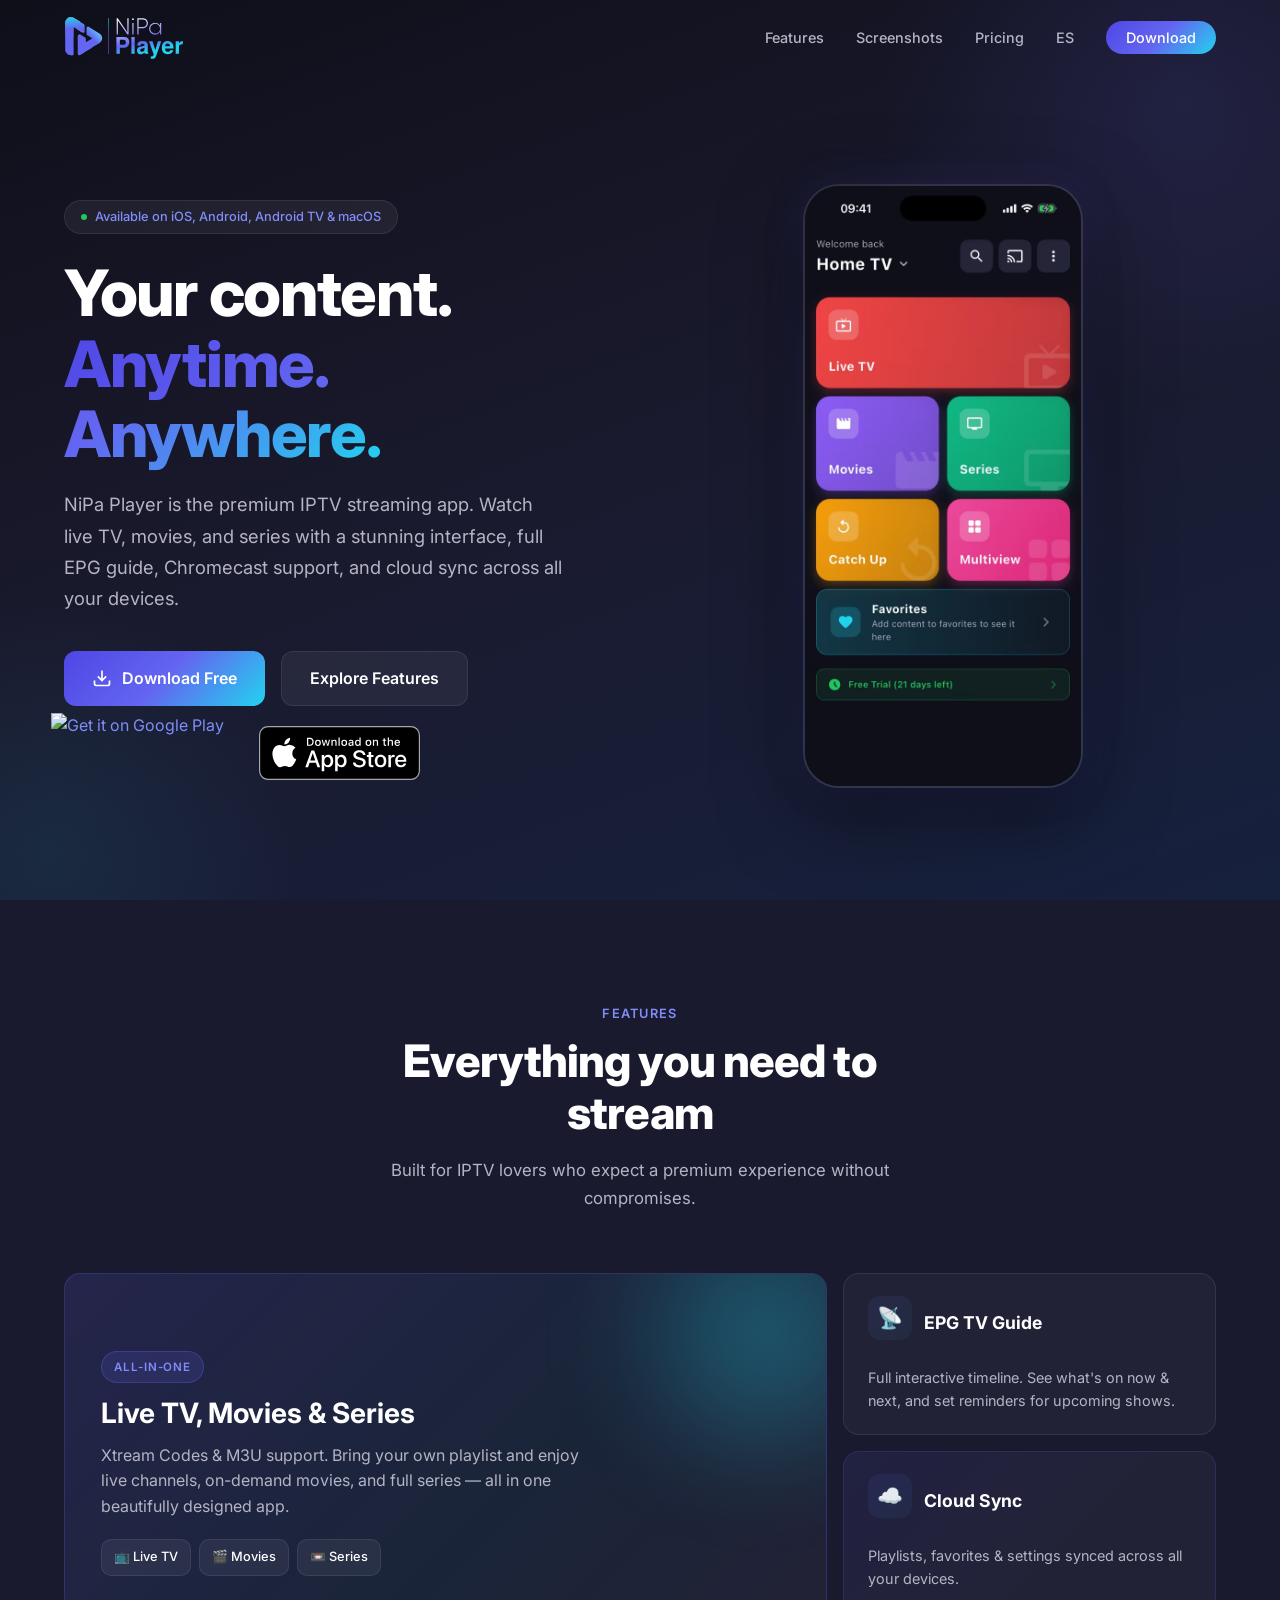
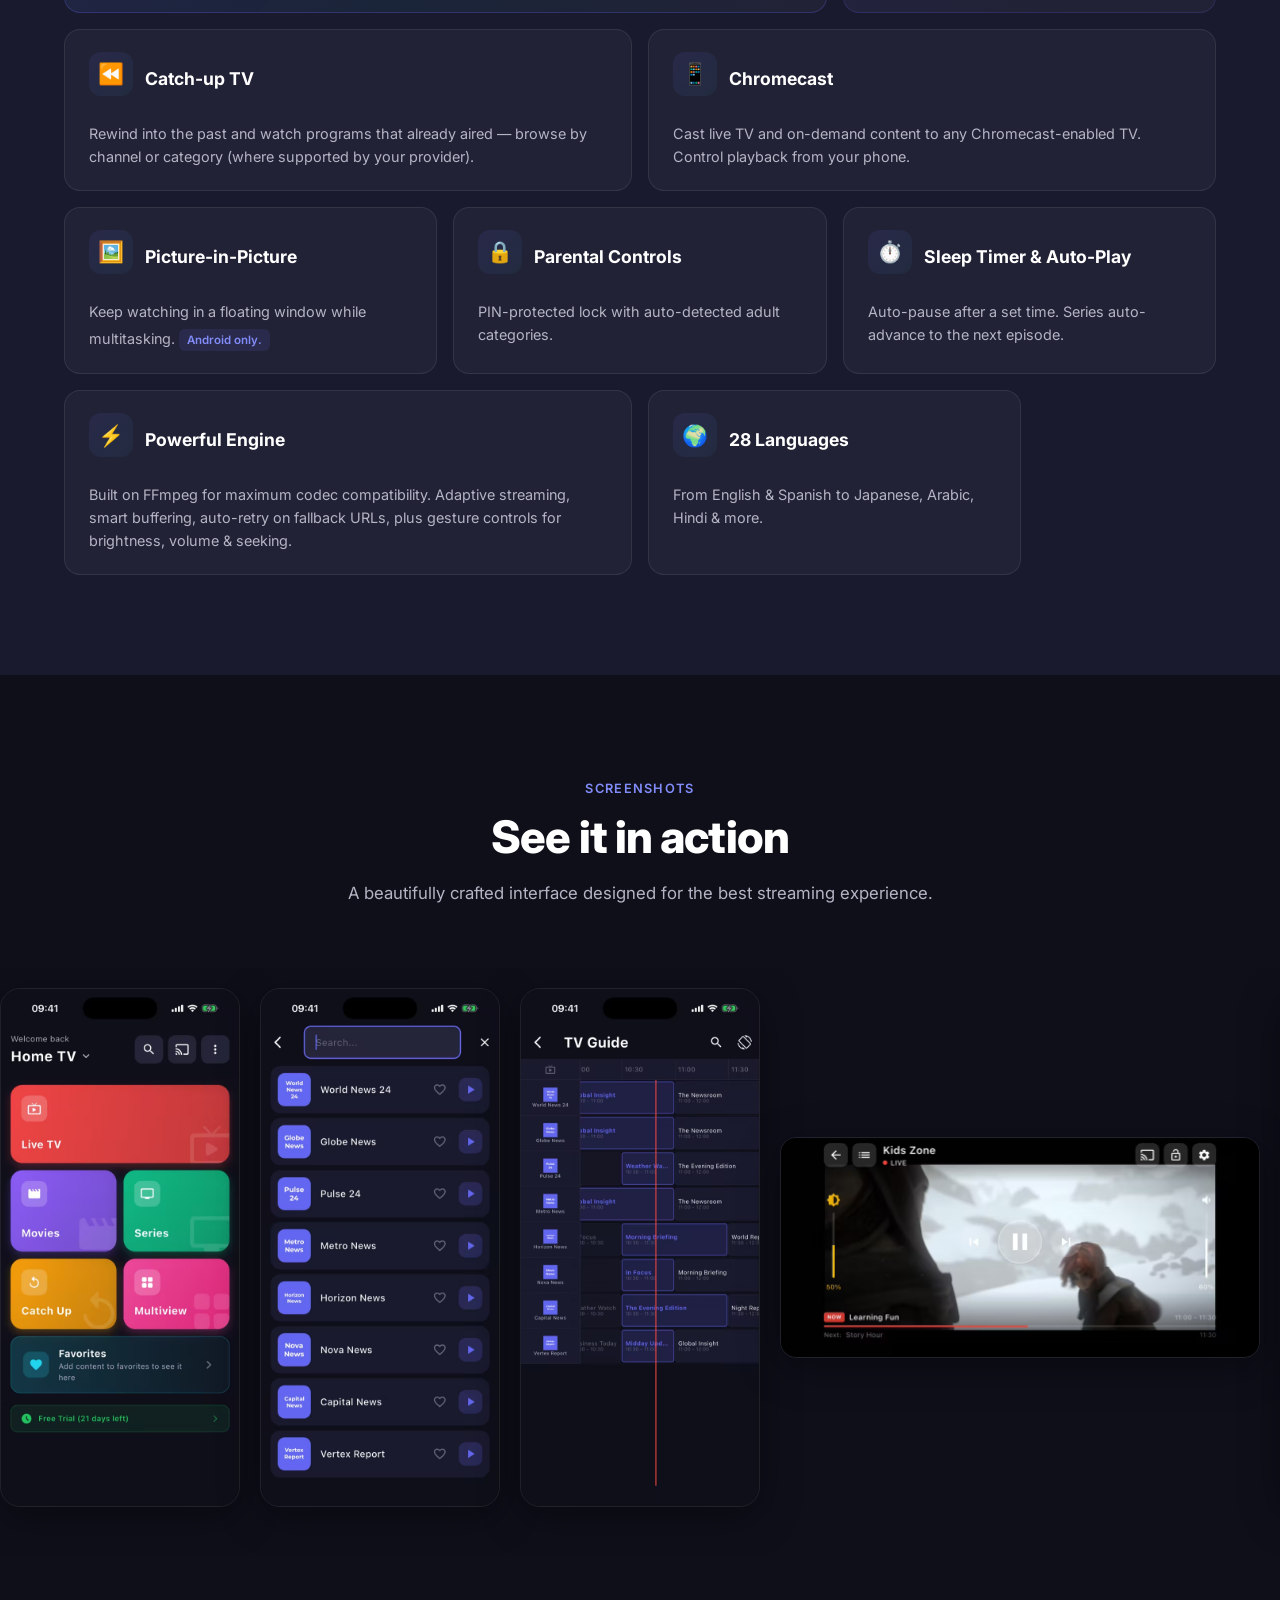
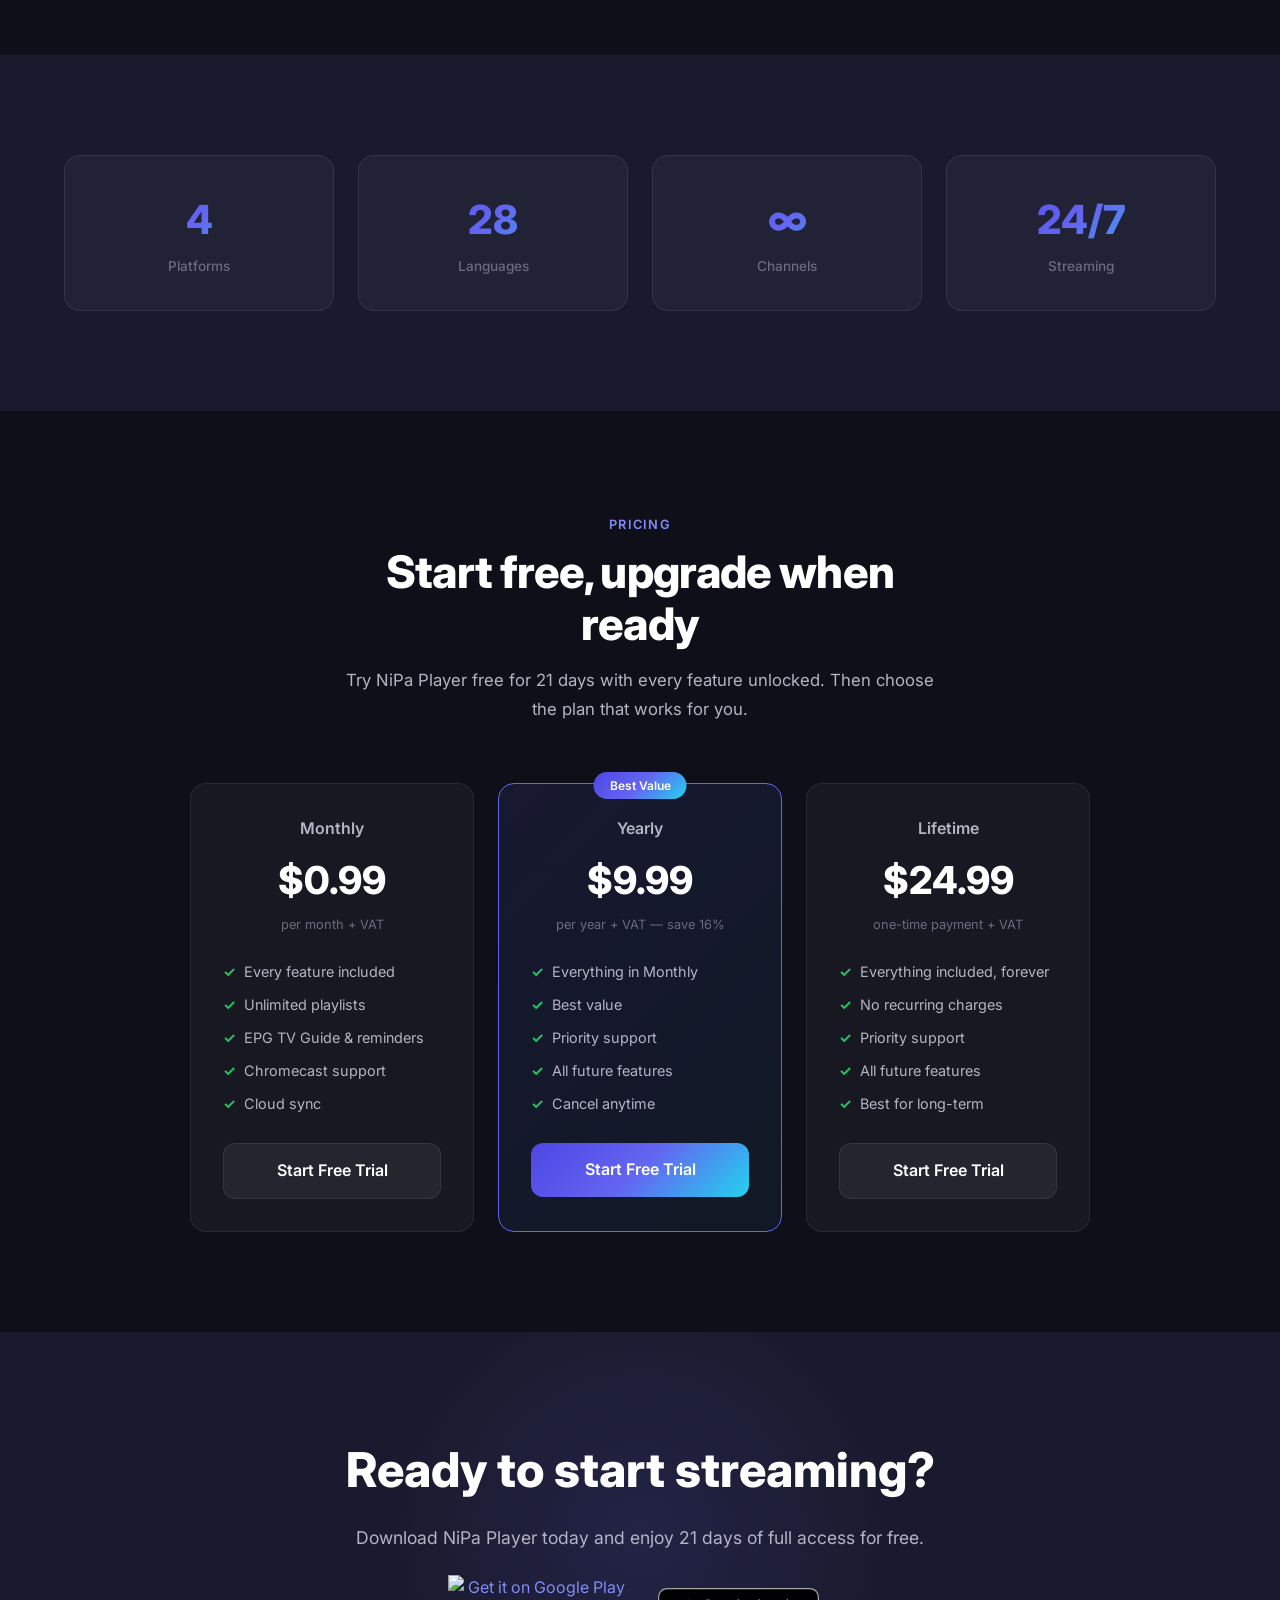
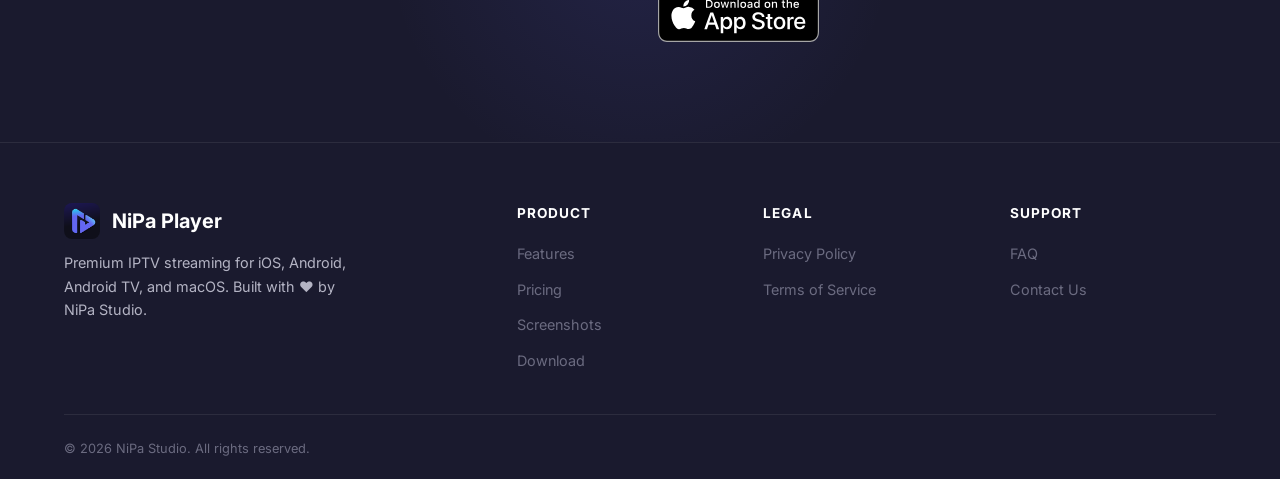
==== commit c6f0739a: "feat: update theme color across multiple HTML and CSS files" ====
--- a/index.html
+++ b/index.html
@@ -35,7 +35,7 @@
     <link rel="icon" type="image/png" sizes="96x96" href="/assets/favicon-96x96.png">
     <link rel="apple-touch-icon" sizes="180x180" href="/assets/apple-touch-icon.png">
     <link rel="manifest" href="/site.webmanifest">
-    <meta name="theme-color" content="#0a0a0f">
+    <meta name="theme-color" content="#0f0f1a">
 
   <!-- Fonts (preconnect + non-blocking stylesheet; styles.css no longer @imports them) -->
   <link rel="preconnect" href="https://fonts.googleapis.com">
--- a/styles.css
+++ b/styles.css
@@ -17,21 +17,21 @@
 }
 
 :root {
-  --bg-primary: #0a0a0f;
-  --bg-secondary: #12121a;
+  --bg-primary: #0f0f1a;
+  --bg-secondary: #1a1a2e;
   --bg-card: rgba(255, 255, 255, 0.04);
   --bg-card-hover: rgba(255, 255, 255, 0.08);
   --bg-glass: rgba(255, 255, 255, 0.06);
   --border-glass: rgba(255, 255, 255, 0.08);
-  --text-primary: #f0f0f5;
-  --text-secondary: #9ca3af;
-  --text-muted: #6b7280;
+  --text-primary: #ffffff;
+  --text-secondary: #b4b4c4;
+  --text-muted: #6b6b80;
   --accent: #6366f1;
   --accent-light: #818cf8;
   --accent-glow: rgba(99, 102, 241, 0.3);
-  --gradient-primary: linear-gradient(135deg, #6366f1, #8b5cf6, #a855f7);
-  --gradient-hero: linear-gradient(160deg, #0a0a0f 0%, #1a1a2e 50%, #16213e 100%);
-  --gradient-card: linear-gradient(135deg, rgba(99, 102, 241, 0.1), rgba(168, 85, 247, 0.05));
+  --gradient-primary: linear-gradient(135deg, #4f46e5, #6366f1, #22d3ee);
+  --gradient-hero: linear-gradient(160deg, #0f0f1a 0%, #1a1a2e 50%, #16213e 100%);
+  --gradient-card: linear-gradient(135deg, rgba(99, 102, 241, 0.1), rgba(34, 211, 238, 0.05));
   --shadow-glow: 0 0 40px rgba(99, 102, 241, 0.15);
   --radius: 16px;
   --radius-sm: 10px;
@@ -87,7 +87,7 @@
 }
 
 .nav.scrolled {
-  background: rgba(10, 10, 15, 0.85);
+  background: rgba(15, 15, 26, 0.85);
   backdrop-filter: blur(20px);
   -webkit-backdrop-filter: blur(20px);
   border-bottom: 1px solid var(--border-glass);
@@ -192,7 +192,7 @@
   left: -200px;
   width: 500px;
   height: 500px;
-  background: radial-gradient(circle, rgba(168, 85, 247, 0.08), transparent 70%);
+  background: radial-gradient(circle, rgba(34, 211, 238, 0.08), transparent 70%);
   pointer-events: none;
 }
 
@@ -572,7 +572,7 @@
 .bento-hero {
   grid-column: span 4;
   grid-row: span 2;
-  background: linear-gradient(135deg, rgba(99, 102, 241, 0.15), rgba(168, 85, 247, 0.06) 60%, var(--bg-card) 100%);
+  background: linear-gradient(135deg, rgba(99, 102, 241, 0.15), rgba(34, 211, 238, 0.06) 60%, var(--bg-card) 100%);
   border-color: rgba(99, 102, 241, 0.25);
   display: flex;
   align-items: flex-end;
@@ -635,7 +635,7 @@
   right: -120px;
   width: 360px;
   height: 360px;
-  background: radial-gradient(circle, rgba(168, 85, 247, 0.35), transparent 65%);
+  background: radial-gradient(circle, rgba(34, 211, 238, 0.35), transparent 65%);
   filter: blur(40px);
   pointer-events: none;
 }
@@ -1167,7 +1167,7 @@
   align-items: center;
   justify-content: center;
   gap: 24px;
-  background: rgba(10, 10, 15, 0.97);
+  background: rgba(15, 15, 26, 0.97);
   backdrop-filter: blur(20px);
   -webkit-backdrop-filter: blur(20px);
   z-index: 99;
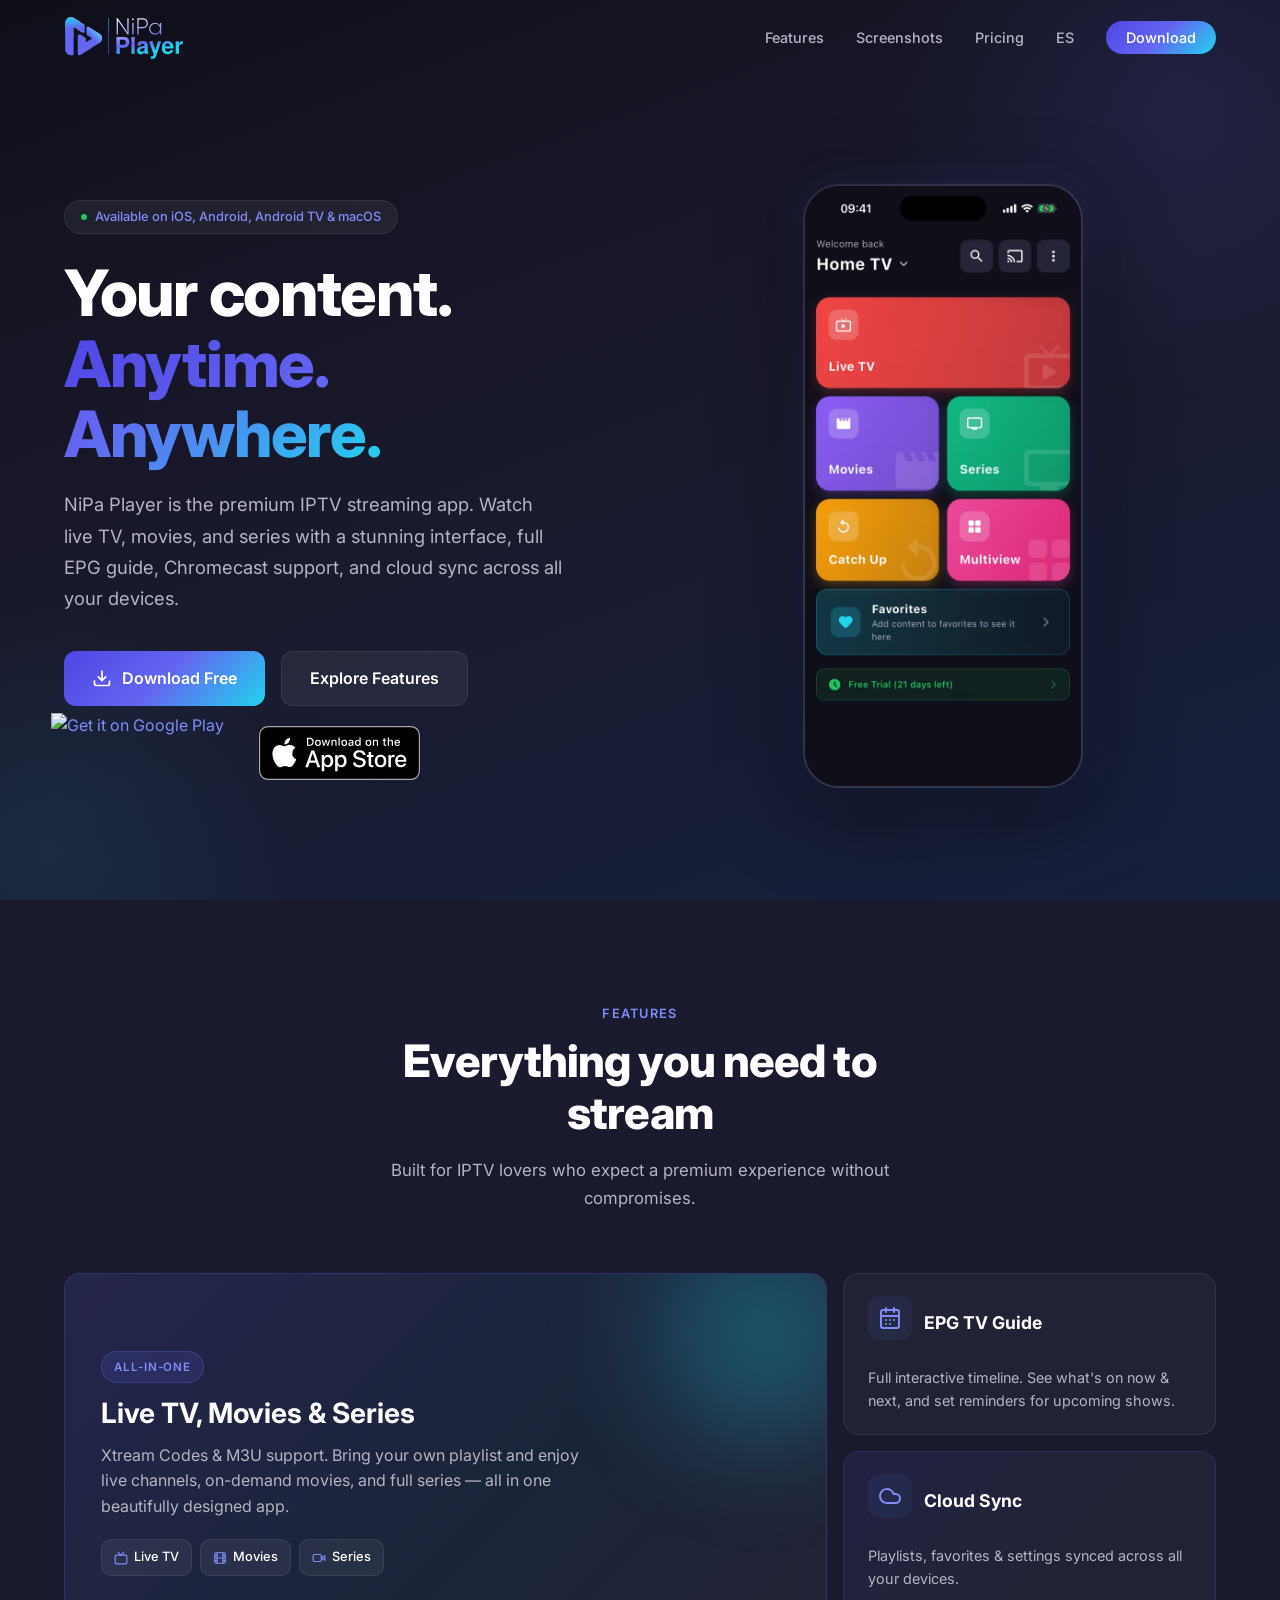
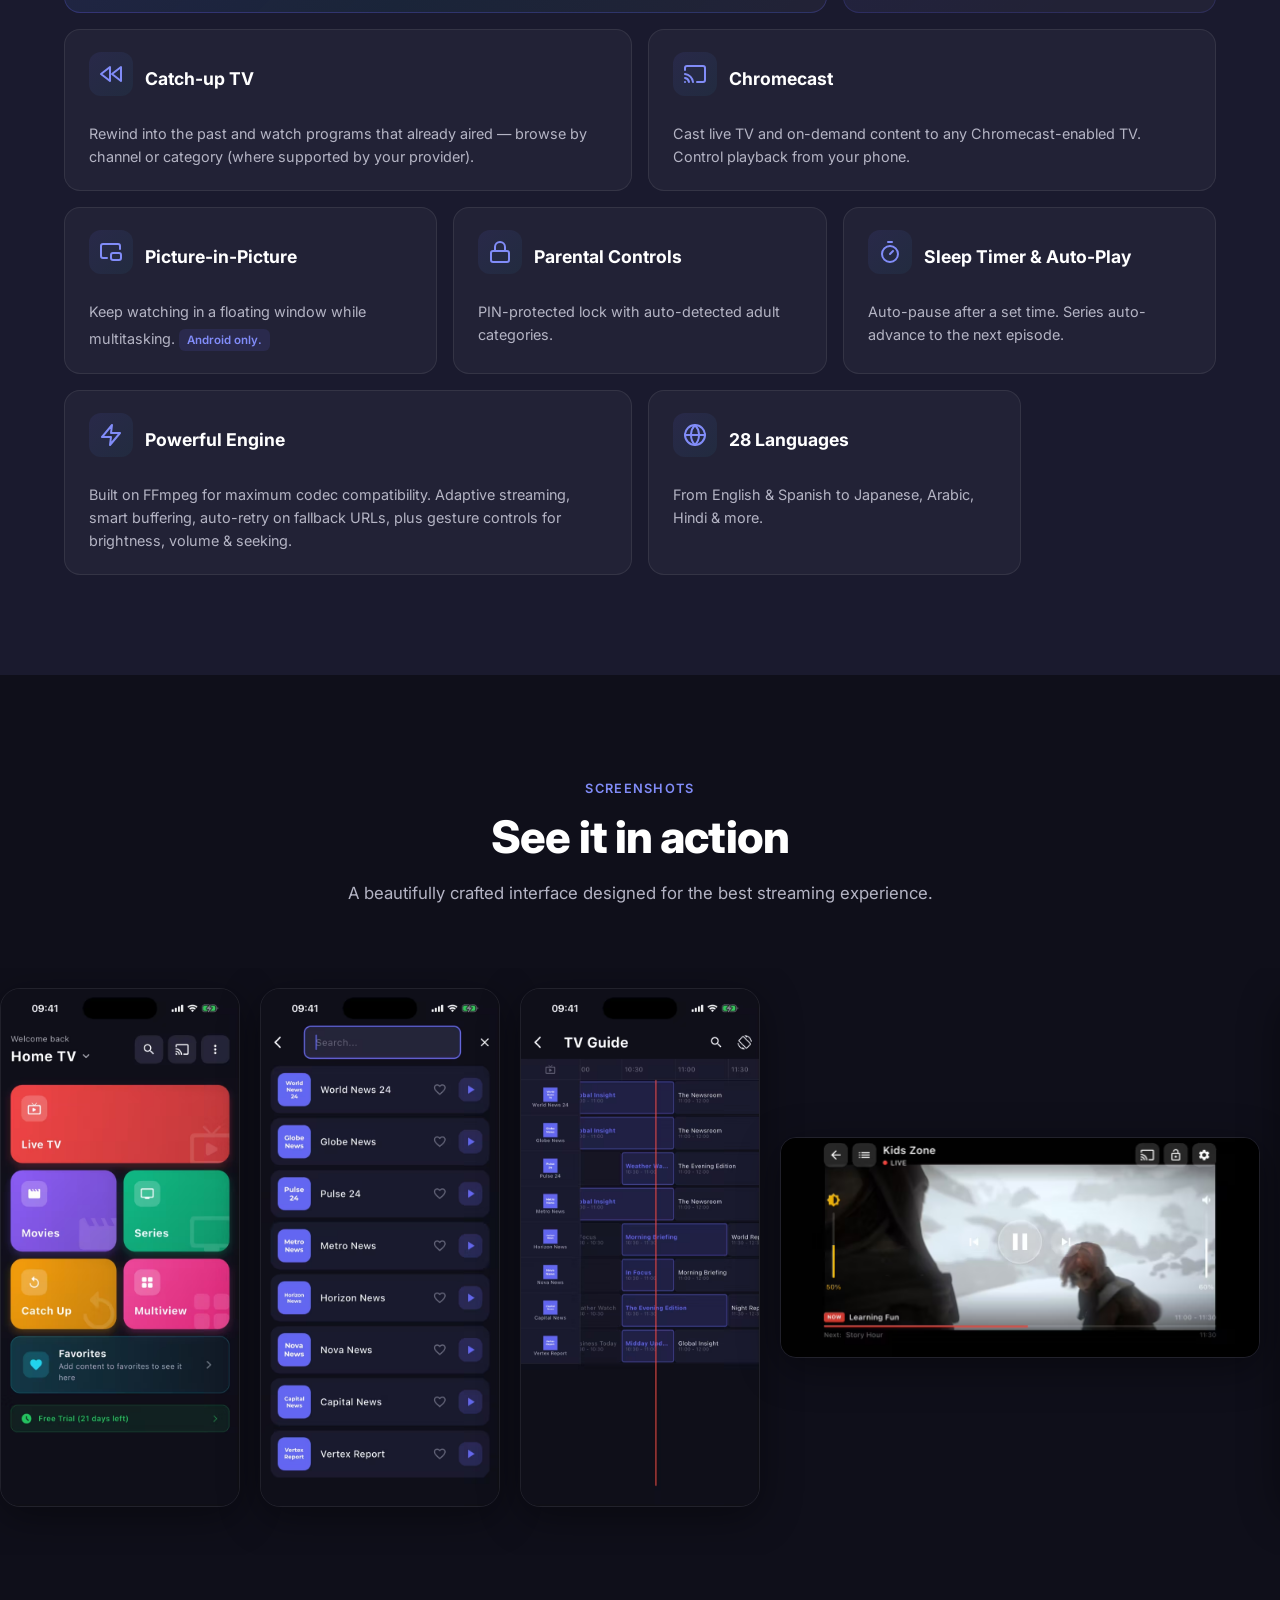
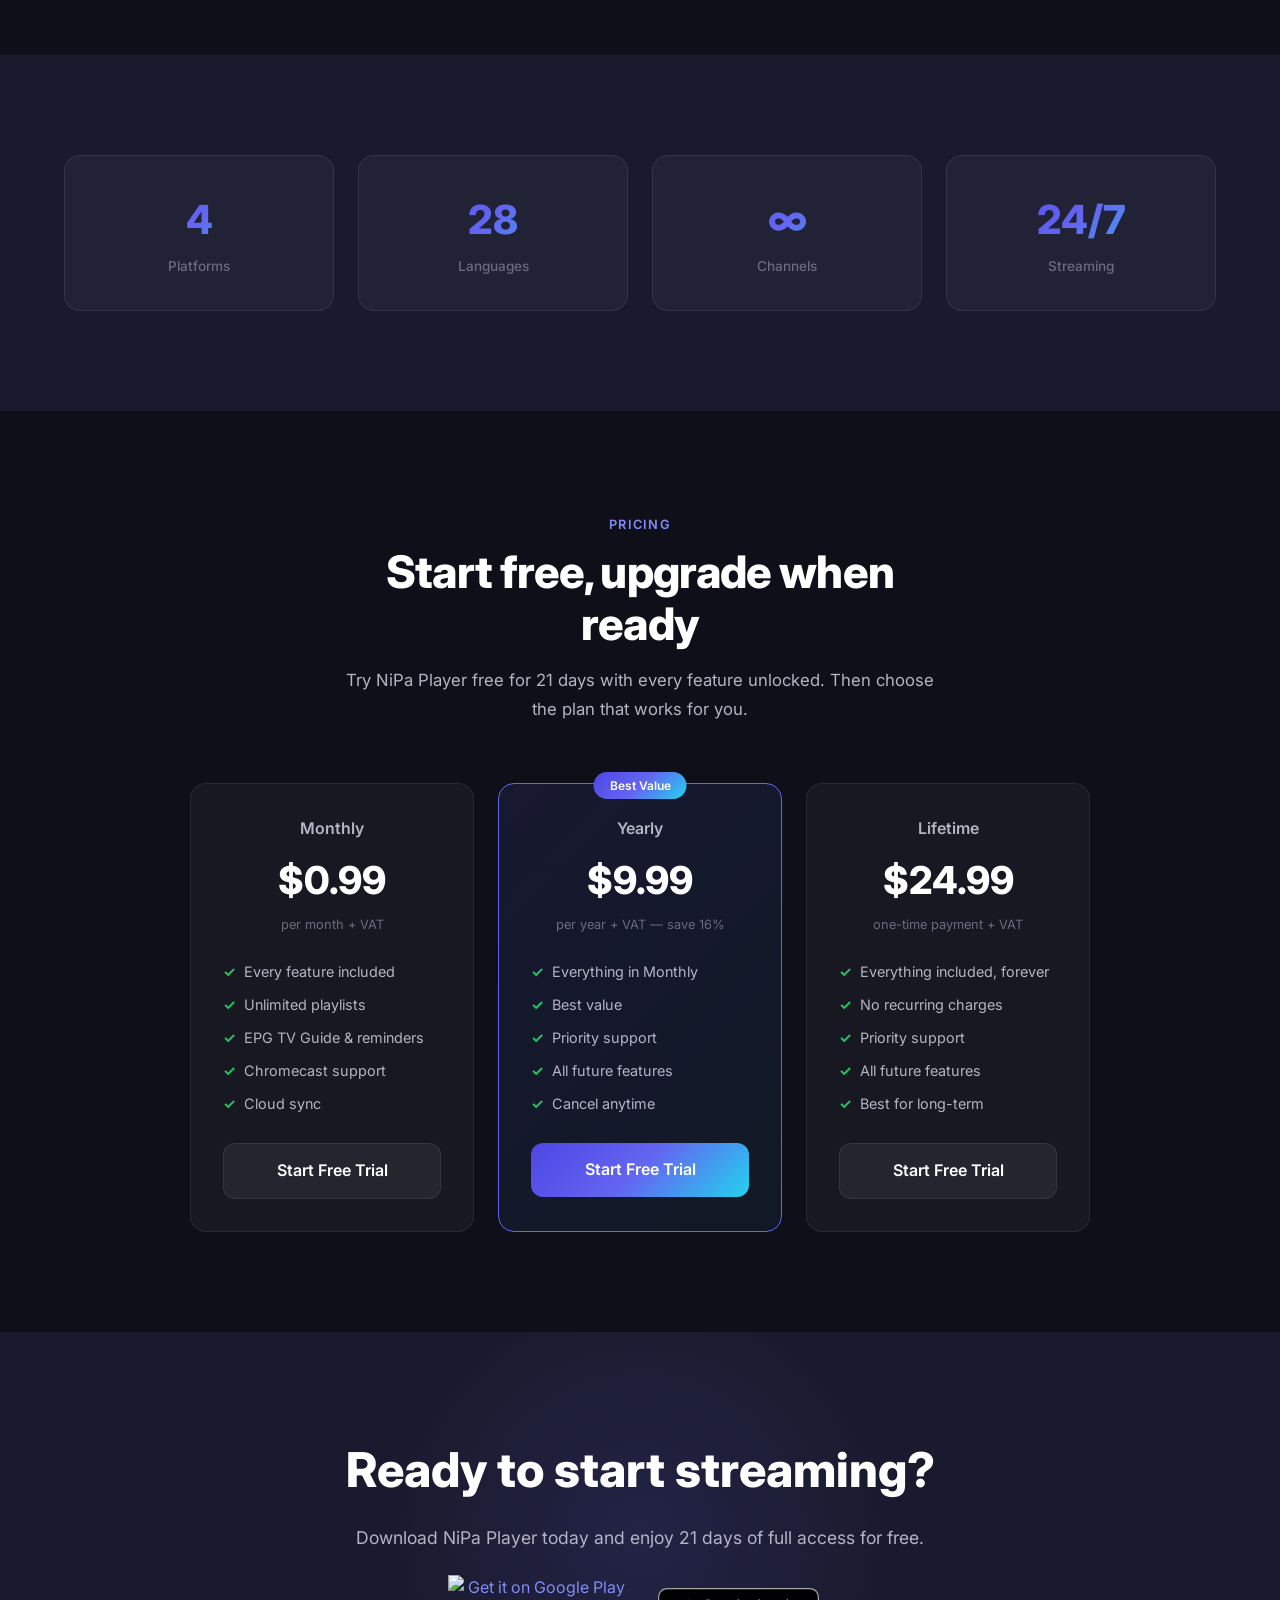
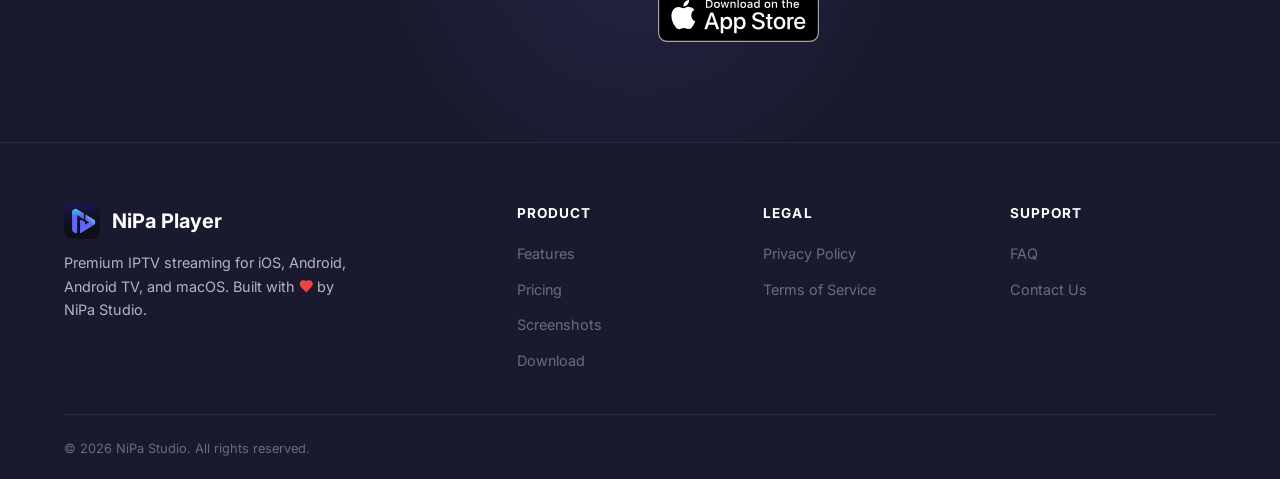
==== commit ad01fdf9: "Refactor FAQ and UI elements: Replace emojis with SVG icons, update text for clarity, and enhance st" ====
--- a/index.html
+++ b/index.html
@@ -161,9 +161,9 @@
             <h3>Live TV, Movies & Series</h3>
             <p>Xtream Codes &amp; M3U support. Bring your own playlist and enjoy live channels, on-demand movies, and full series — all in one beautifully designed app.</p>
             <div class="bento-chips">
-              <span class="bento-chip">📺 Live TV</span>
-              <span class="bento-chip">🎬 Movies</span>
-              <span class="bento-chip">📼 Series</span>
+              <span class="bento-chip"><svg xmlns="http://www.w3.org/2000/svg" viewBox="0 0 24 24" fill="none" stroke="currentColor" stroke-width="2" stroke-linecap="round" stroke-linejoin="round" aria-hidden="true"><rect width="20" height="15" x="2" y="7" rx="2"/><polyline points="17 2 12 7 7 2"/></svg> Live TV</span>
+              <span class="bento-chip"><svg xmlns="http://www.w3.org/2000/svg" viewBox="0 0 24 24" fill="none" stroke="currentColor" stroke-width="2" stroke-linecap="round" stroke-linejoin="round" aria-hidden="true"><rect width="18" height="18" x="3" y="3" rx="2"/><path d="M7 3v18"/><path d="M3 7.5h4"/><path d="M3 12h18"/><path d="M3 16.5h4"/><path d="M17 3v18"/><path d="M17 7.5h4"/><path d="M17 16.5h4"/></svg> Movies</span>
+              <span class="bento-chip"><svg xmlns="http://www.w3.org/2000/svg" viewBox="0 0 24 24" fill="none" stroke="currentColor" stroke-width="2" stroke-linecap="round" stroke-linejoin="round" aria-hidden="true"><path d="m22 8-6 4 6 4V8Z"/><rect width="14" height="12" x="2" y="6" rx="2"/></svg> Series</span>
             </div>
           </div>
           <div class="bento-hero-glow"></div>
@@ -172,7 +172,7 @@
         <!-- EPG -->
         <div class="bento-card bento-sm animate-on-scroll">
           <div class="bento-head">
-            <span class="feature-icon">📡</span>
+            <span class="feature-icon"><svg xmlns="http://www.w3.org/2000/svg" viewBox="0 0 24 24" fill="none" stroke="currentColor" stroke-width="2" stroke-linecap="round" stroke-linejoin="round" aria-hidden="true"><path d="M8 2v4"/><path d="M16 2v4"/><rect width="18" height="18" x="3" y="4" rx="2"/><path d="M3 10h18"/><path d="M8 14h.01"/><path d="M12 14h.01"/><path d="M16 14h.01"/><path d="M8 18h.01"/><path d="M12 18h.01"/></svg></span>
             <h3>EPG TV Guide</h3>
           </div>
           <p>Full interactive timeline. See what's on now & next, and set reminders for upcoming shows.</p>
@@ -181,7 +181,7 @@
         <!-- Cloud Sync -->
         <div class="bento-card bento-sm bento-accent animate-on-scroll">
           <div class="bento-head">
-            <span class="feature-icon">☁️</span>
+            <span class="feature-icon"><svg xmlns="http://www.w3.org/2000/svg" viewBox="0 0 24 24" fill="none" stroke="currentColor" stroke-width="2" stroke-linecap="round" stroke-linejoin="round" aria-hidden="true"><path d="M17.5 19H9a7 7 0 1 1 6.71-9h1.79a4.5 4.5 0 1 1 0 9Z"/></svg></span>
             <h3>Cloud Sync</h3>
           </div>
           <p>Playlists, favorites &amp; settings synced across all your devices.</p>
@@ -190,7 +190,7 @@
         <!-- Catch-up TV (wide) -->
         <div class="bento-card bento-md animate-on-scroll">
           <div class="bento-head">
-            <span class="feature-icon">⏪</span>
+            <span class="feature-icon"><svg xmlns="http://www.w3.org/2000/svg" viewBox="0 0 24 24" fill="none" stroke="currentColor" stroke-width="2" stroke-linecap="round" stroke-linejoin="round" aria-hidden="true"><polygon points="11 19 2 12 11 5 11 19"/><polygon points="22 19 13 12 22 5 22 19"/></svg></span>
             <h3>Catch-up TV</h3>
           </div>
           <p>Rewind into the past and watch programs that already aired — browse by channel or category (where supported by your provider).</p>
@@ -199,7 +199,7 @@
         <!-- Chromecast (wide) -->
         <div class="bento-card bento-md animate-on-scroll">
           <div class="bento-head">
-            <span class="feature-icon">📱</span>
+            <span class="feature-icon"><svg xmlns="http://www.w3.org/2000/svg" viewBox="0 0 24 24" fill="none" stroke="currentColor" stroke-width="2" stroke-linecap="round" stroke-linejoin="round" aria-hidden="true"><path d="M2 8V6a2 2 0 0 1 2-2h16a2 2 0 0 1 2 2v12a2 2 0 0 1-2 2h-6"/><path d="M2 12a9 9 0 0 1 8 8"/><path d="M2 16a5 5 0 0 1 4 4"/><line x1="2" x2="2.01" y1="20" y2="20"/></svg></span>
             <h3>Chromecast</h3>
           </div>
           <p>Cast live TV and on-demand content to any Chromecast-enabled TV. Control playback from your phone.</p>
@@ -208,7 +208,7 @@
         <!-- Picture-in-Picture -->
         <div class="bento-card bento-sm animate-on-scroll">
           <div class="bento-head">
-            <span class="feature-icon">🖼️</span>
+            <span class="feature-icon"><svg xmlns="http://www.w3.org/2000/svg" viewBox="0 0 24 24" fill="none" stroke="currentColor" stroke-width="2" stroke-linecap="round" stroke-linejoin="round" aria-hidden="true"><path d="M21 9V6a2 2 0 0 0-2-2H4a2 2 0 0 0-2 2v10c0 1.1.9 2 2 2h4"/><rect width="10" height="7" x="12" y="13" rx="2"/></svg></span>
             <h3>Picture-in-Picture</h3>
           </div>
           <p>Keep watching in a floating window while multitasking. <span class="bento-note">Android only.</span></p>
@@ -217,7 +217,7 @@
         <!-- Parental Controls -->
         <div class="bento-card bento-sm animate-on-scroll">
           <div class="bento-head">
-            <span class="feature-icon">🔒</span>
+            <span class="feature-icon"><svg xmlns="http://www.w3.org/2000/svg" viewBox="0 0 24 24" fill="none" stroke="currentColor" stroke-width="2" stroke-linecap="round" stroke-linejoin="round" aria-hidden="true"><rect width="18" height="11" x="3" y="11" rx="2" ry="2"/><path d="M7 11V7a5 5 0 0 1 10 0v4"/></svg></span>
             <h3>Parental Controls</h3>
           </div>
           <p>PIN-protected lock with auto-detected adult categories.</p>
@@ -226,7 +226,7 @@
         <!-- Sleep Timer + Auto-Play -->
         <div class="bento-card bento-sm animate-on-scroll">
           <div class="bento-head">
-            <span class="feature-icon">⏱️</span>
+            <span class="feature-icon"><svg xmlns="http://www.w3.org/2000/svg" viewBox="0 0 24 24" fill="none" stroke="currentColor" stroke-width="2" stroke-linecap="round" stroke-linejoin="round" aria-hidden="true"><line x1="10" x2="14" y1="2" y2="2"/><line x1="12" x2="15" y1="14" y2="11"/><circle cx="12" cy="14" r="8"/></svg></span>
             <h3>Sleep Timer &amp; Auto-Play</h3>
           </div>
           <p>Auto-pause after a set time. Series auto-advance to the next episode.</p>
@@ -235,7 +235,7 @@
         <!-- Powerful Engine (wide) -->
         <div class="bento-card bento-md animate-on-scroll">
           <div class="bento-head">
-            <span class="feature-icon">⚡</span>
+            <span class="feature-icon"><svg xmlns="http://www.w3.org/2000/svg" viewBox="0 0 24 24" fill="none" stroke="currentColor" stroke-width="2" stroke-linecap="round" stroke-linejoin="round" aria-hidden="true"><polygon points="13 2 3 14 12 14 11 22 21 10 12 10 13 2"/></svg></span>
             <h3>Powerful Engine</h3>
           </div>
           <p>Built on FFmpeg for maximum codec compatibility. Adaptive streaming, smart buffering, auto-retry on fallback URLs, plus gesture controls for brightness, volume &amp; seeking.</p>
@@ -244,7 +244,7 @@
         <!-- 28 Languages -->
         <div class="bento-card bento-sm animate-on-scroll">
           <div class="bento-head">
-            <span class="feature-icon">🌍</span>
+            <span class="feature-icon"><svg xmlns="http://www.w3.org/2000/svg" viewBox="0 0 24 24" fill="none" stroke="currentColor" stroke-width="2" stroke-linecap="round" stroke-linejoin="round" aria-hidden="true"><circle cx="12" cy="12" r="10"/><path d="M12 2a14.5 14.5 0 0 0 0 20 14.5 14.5 0 0 0 0-20"/><path d="M2 12h20"/></svg></span>
             <h3>28 Languages</h3>
           </div>
           <p>From English &amp; Spanish to Japanese, Arabic, Hindi &amp; more.</p>
@@ -422,7 +422,7 @@
               loading="lazy" onerror="this.style.display='none'">
             <span>NiPa Player</span>
           </a>
-          <p>Premium IPTV streaming for iOS, Android, Android TV, and macOS. Built with ❤️ by NiPa Studio.</p>
+          <p>Premium IPTV streaming for iOS, Android, Android TV, and macOS. Built with <svg xmlns="http://www.w3.org/2000/svg" viewBox="0 0 24 24" fill="currentColor" stroke="currentColor" stroke-width="2" stroke-linecap="round" stroke-linejoin="round" aria-hidden="true" class="icon-inline" style="color:#ef4444"><path d="M19 14c1.49-1.46 3-3.21 3-5.5A5.5 5.5 0 0 0 16.5 3c-1.76 0-3 .5-4.5 2-1.5-1.5-2.74-2-4.5-2A5.5 5.5 0 0 0 2 8.5c0 2.3 1.5 4.05 3 5.5l7 7Z"/></svg> by NiPa Studio.</p>
         </div>
         <div class="footer-col">
           <h4>Product</h4>
--- a/styles.css
+++ b/styles.css
@@ -120,6 +120,28 @@
   border-radius: 0;
 }
 
+/* ── Inline SVG icons (replace emojis) ── */
+.feature-icon svg,
+.faq-section-icon svg {
+  width: 24px;
+  height: 24px;
+  color: var(--accent-light);
+}
+
+.bento-chip svg {
+  width: 14px;
+  height: 14px;
+  color: var(--accent-light);
+  flex-shrink: 0;
+}
+
+.icon-inline {
+  width: 1em;
+  height: 1em;
+  vertical-align: -0.125em;
+  color: var(--accent-light);
+}
+
 .nav-links {
   display: flex;
   align-items: center;
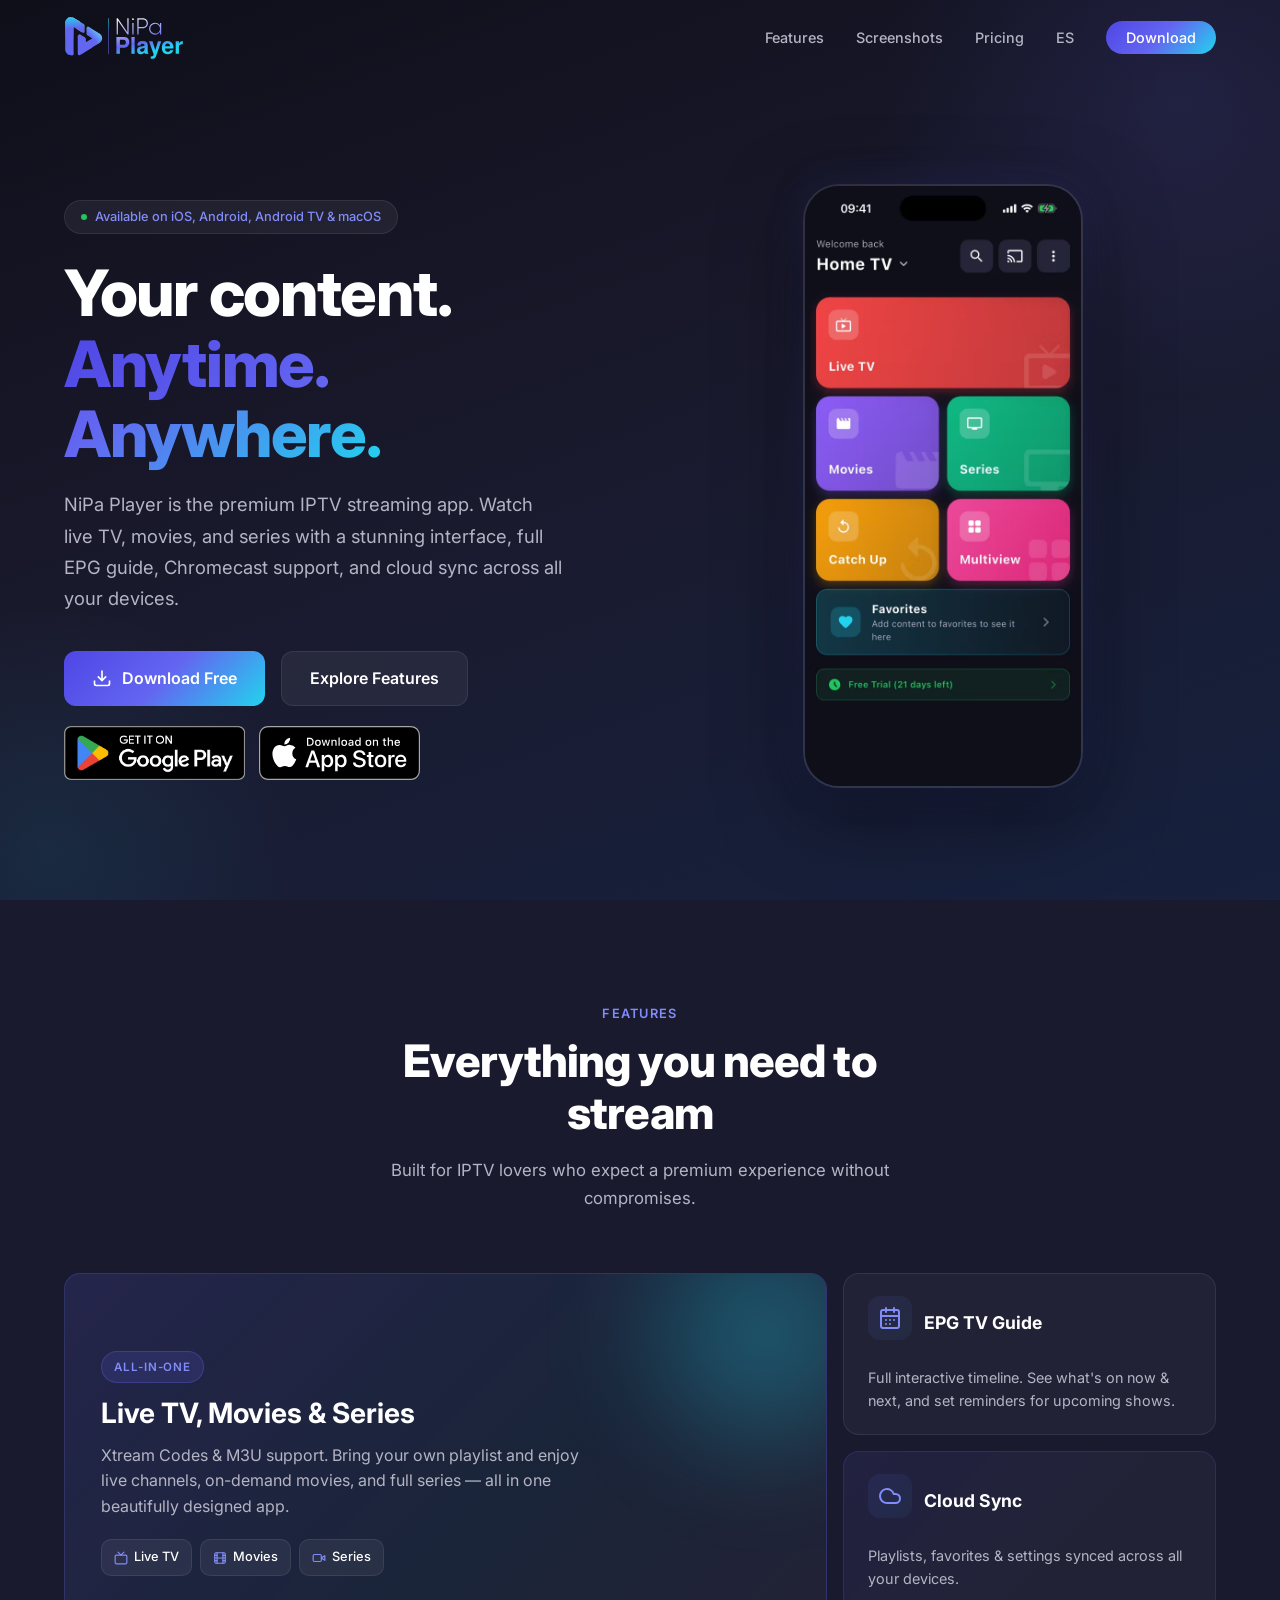
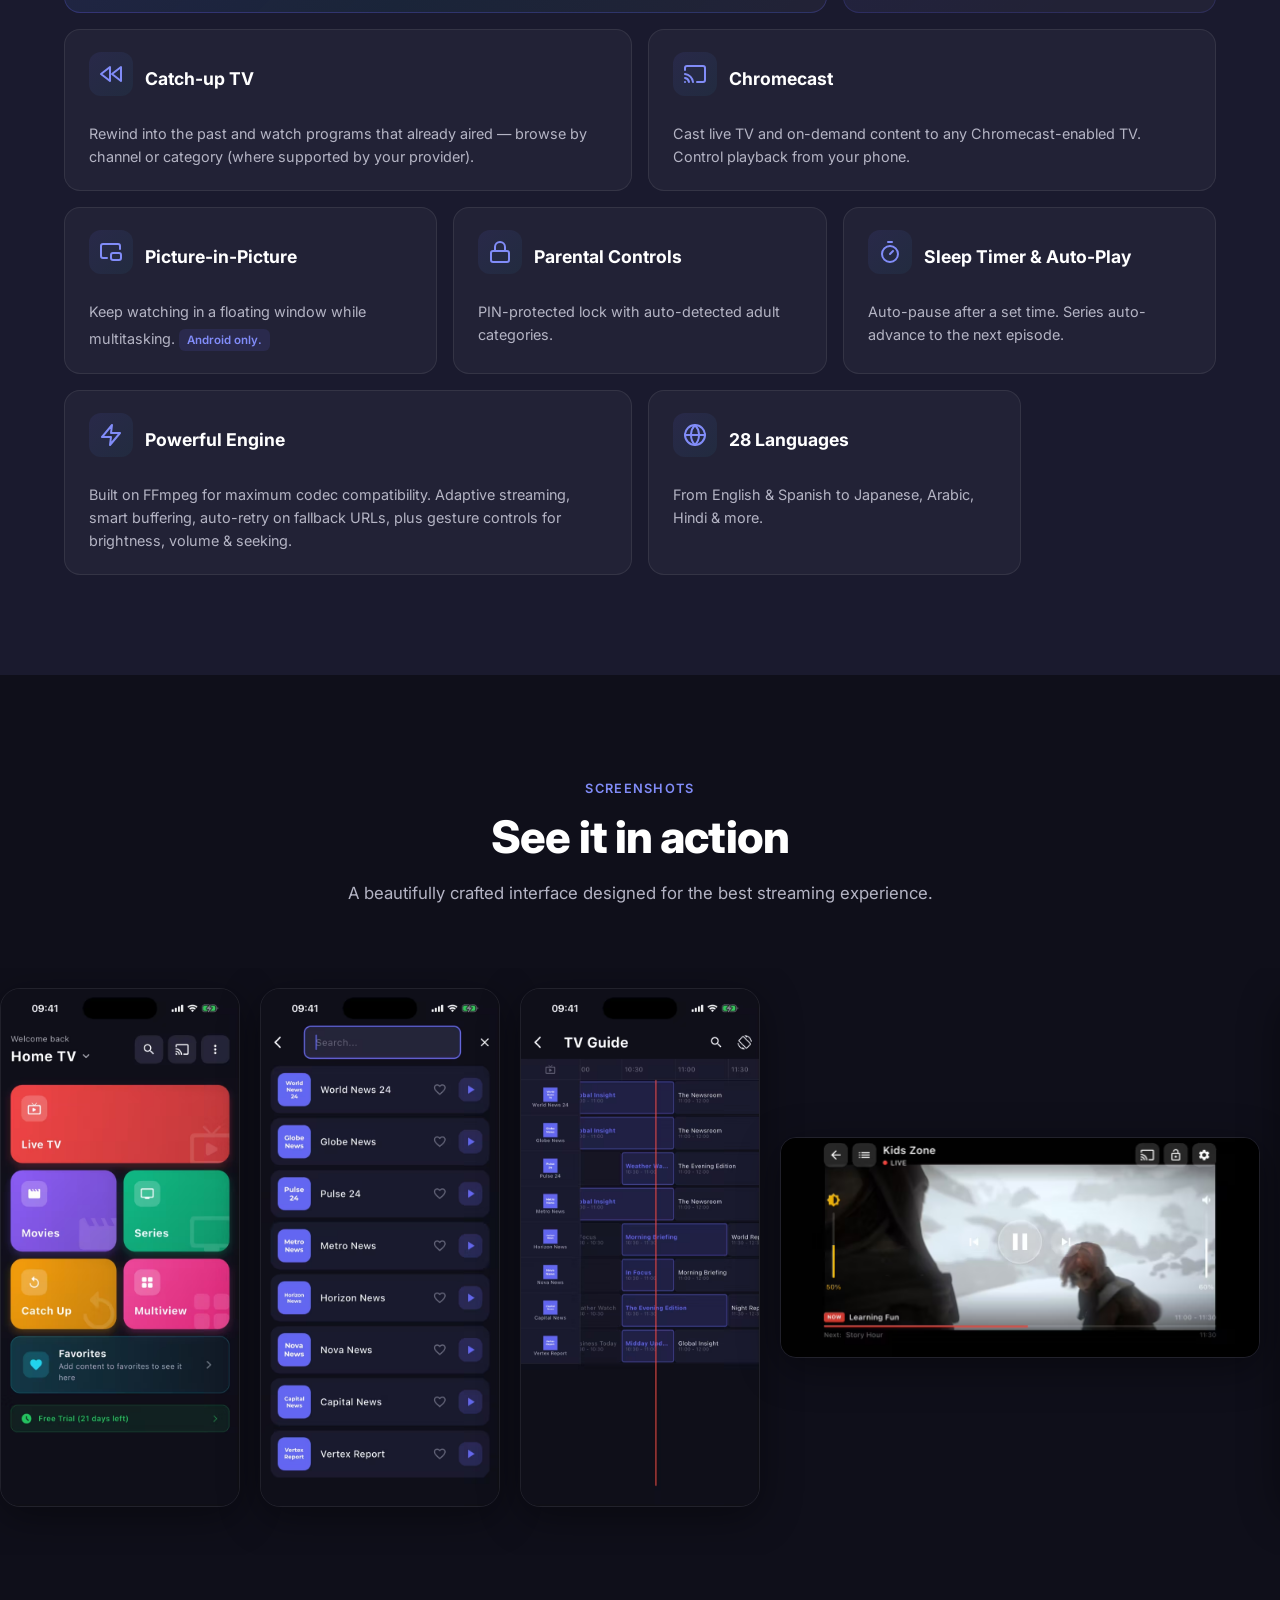
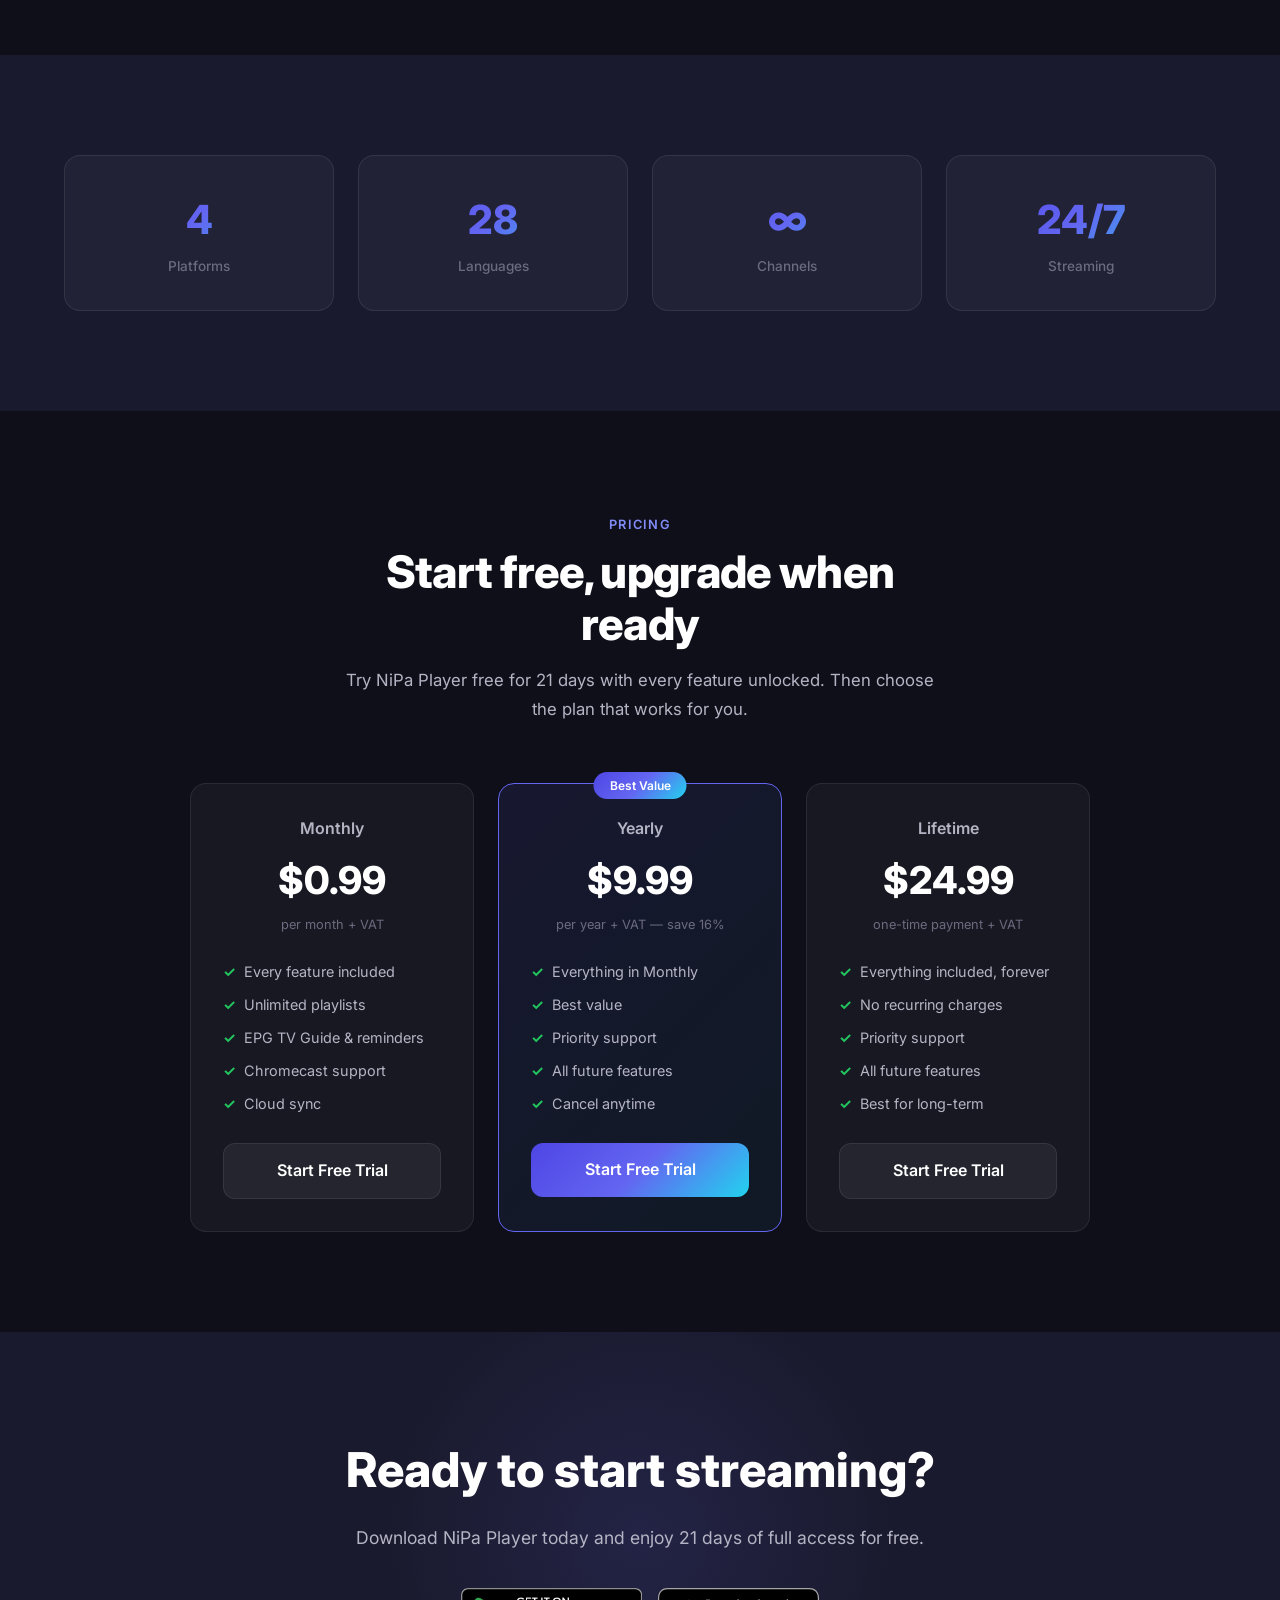
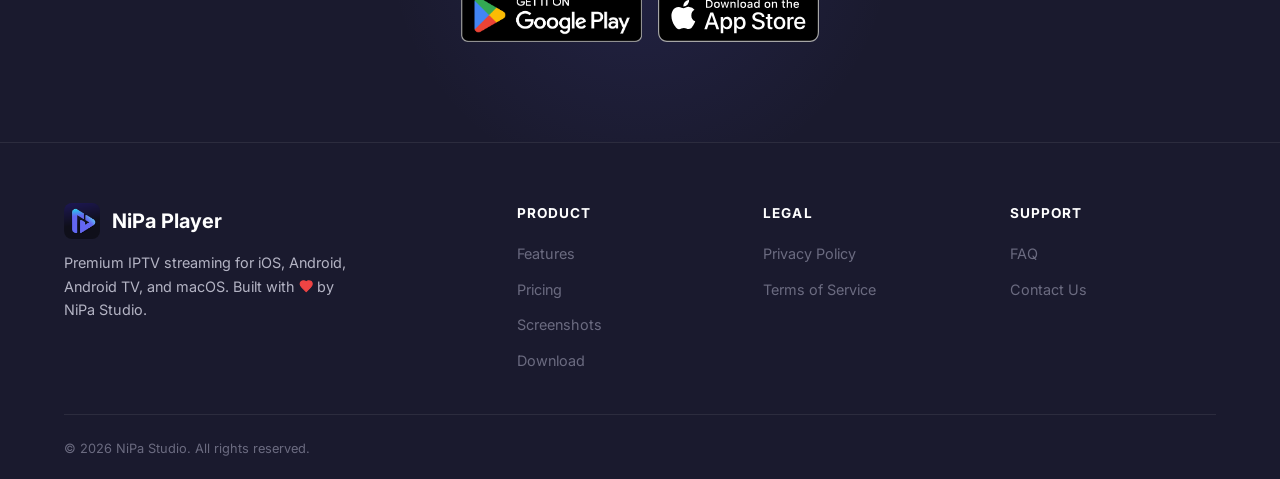
==== commit 8e2da8d3: "fix: adjust dimensions of Google Play badges for consistency across platforms" ====
--- a/index.html
+++ b/index.html
@@ -44,7 +44,7 @@
     href="https://fonts.googleapis.com/css2?family=Inter:wght@300;400;500;600;700;800;900&display=swap">
 
   <!-- Styles -->
-  <link rel="stylesheet" href="styles.css">
+  <link rel="stylesheet" href="/assets/css/styles.css">
 
   <!-- Structured data -->
   <script type="application/ld+json">
@@ -83,7 +83,7 @@
         <li><a href="#features">Features</a></li>
         <li><a href="#screenshots">Screenshots</a></li>
         <li><a href="#pricing">Pricing</a></li>
-        <li><a href="es/" hreflang="es" lang="es" title="Versión en español">ES</a></li>
+        <li><a href="/es/" hreflang="es" lang="es" title="Versión en español">ES</a></li>
         <li><a href="#download" class="nav-cta">Download</a></li>
       </ul>
       <button class="nav-toggle" id="navToggle" aria-label="Menu">☰</button>
@@ -121,11 +121,11 @@
         </div>
         <div class="store-badges">
           <a href="https://play.google.com/store/apps/details?id=com.nipaplayer.app" target="_blank" rel="noopener" class="store-badge-link">
-            <img src="assets/badges/google-play-en.png" alt="Get it on Google Play" class="badge-gplay"
-              width="646" height="250">
+            <img src="/assets/badges/google-play-en.png" alt="Get it on Google Play" class="badge-gplay"
+              width="563" height="168">
           </a>
           <a href="https://apps.apple.com/es/app/nipa-player-iptv-m3u/id6760720773" target="_blank" rel="noopener" class="store-badge-link">
-            <img src="assets/badges/app-store-en.svg" alt="Download on the App Store" class="badge-appstore"
+            <img src="/assets/badges/app-store-en.svg" alt="Download on the App Store" class="badge-appstore"
               width="120" height="40">
           </a>
         </div>
@@ -135,7 +135,7 @@
           <div class="glow"></div>
           <picture>
             <source srcset="assets/001-home.avif" type="image/avif">
-            <img src="assets/001-home.png" alt="NiPa Player app screenshot" class="phone-frame"
+            <img src="/assets/001-home.png" alt="NiPa Player app screenshot" class="phone-frame"
               width="600" height="1304" fetchpriority="high" decoding="async">
           </picture>
         </div>
@@ -267,49 +267,49 @@
       <div class="screenshot-item">
         <picture>
           <source srcset="assets/001-home.avif" type="image/avif">
-          <img src="assets/001-home.png" alt="Home screen" width="600" height="1304" loading="lazy" decoding="async">
+          <img src="/assets/001-home.png" alt="Home screen" width="600" height="1304" loading="lazy" decoding="async">
         </picture>
       </div>
       <div class="screenshot-item">
         <picture>
           <source srcset="assets/002-channels.avif" type="image/avif">
-          <img src="assets/002-channels.png" alt="Channels" width="600" height="1304" loading="lazy" decoding="async">
+          <img src="/assets/002-channels.png" alt="Channels" width="600" height="1304" loading="lazy" decoding="async">
         </picture>
       </div>
       <div class="screenshot-item">
         <picture>
           <source srcset="assets/003-epg-guide.avif" type="image/avif">
-          <img src="assets/003-epg-guide.png" alt="EPG TV Guide" width="600" height="1304" loading="lazy" decoding="async">
+          <img src="/assets/003-epg-guide.png" alt="EPG TV Guide" width="600" height="1304" loading="lazy" decoding="async">
         </picture>
       </div>
       <div class="screenshot-item landscape">
         <picture>
           <source srcset="assets/004-player.avif" type="image/avif">
-          <img src="assets/004-player.png" alt="Video player" width="960" height="441" loading="lazy" decoding="async">
+          <img src="/assets/004-player.png" alt="Video player" width="960" height="441" loading="lazy" decoding="async">
         </picture>
       </div>
       <div class="screenshot-item">
         <picture>
           <source srcset="assets/005-chromecast.avif" type="image/avif">
-          <img src="assets/005-chromecast.png" alt="Chromecast" width="600" height="1304" loading="lazy" decoding="async">
+          <img src="/assets/005-chromecast.png" alt="Chromecast" width="600" height="1304" loading="lazy" decoding="async">
         </picture>
       </div>
       <div class="screenshot-item">
         <picture>
           <source srcset="assets/006-multiview.avif" type="image/avif">
-          <img src="assets/006-multiview.png" alt="Multiview" width="600" height="1304" loading="lazy" decoding="async">
+          <img src="/assets/006-multiview.png" alt="Multiview" width="600" height="1304" loading="lazy" decoding="async">
         </picture>
       </div>
       <div class="screenshot-item">
         <picture>
           <source srcset="assets/007-add-playlist.avif" type="image/avif">
-          <img src="assets/007-add-playlist.png" alt="Add Playlist" width="600" height="1304" loading="lazy" decoding="async">
+          <img src="/assets/007-add-playlist.png" alt="Add Playlist" width="600" height="1304" loading="lazy" decoding="async">
         </picture>
       </div>
       <div class="screenshot-item">
         <picture>
           <source srcset="assets/008-settings.avif" type="image/avif">
-          <img src="assets/008-settings.png" alt="Settings" width="600" height="1304" loading="lazy" decoding="async">
+          <img src="/assets/008-settings.png" alt="Settings" width="600" height="1304" loading="lazy" decoding="async">
         </picture>
       </div>
     </div>
@@ -401,11 +401,11 @@
       <p>Download NiPa Player today and enjoy 21 days of full access for free.</p>
       <div class="cta-buttons store-badges" style="justify-content: center;">
         <a href="https://play.google.com/store/apps/details?id=com.nipaplayer.app" target="_blank" rel="noopener" class="store-badge-link">
-          <img src="assets/badges/google-play-en.png" alt="Get it on Google Play" class="badge-gplay"
-            width="646" height="250" loading="lazy">
+          <img src="/assets/badges/google-play-en.png" alt="Get it on Google Play" class="badge-gplay"
+            width="563" height="168" loading="lazy">
         </a>
         <a href="https://apps.apple.com/es/app/nipa-player-iptv-m3u/id6760720773" target="_blank" rel="noopener" class="store-badge-link">
-          <img src="assets/badges/app-store-en.svg" alt="Download on the App Store" class="badge-appstore"
+          <img src="/assets/badges/app-store-en.svg" alt="Download on the App Store" class="badge-appstore"
             width="120" height="40" loading="lazy">
         </a>
       </div>
@@ -418,7 +418,7 @@
       <div class="footer-grid">
         <div class="footer-brand">
           <a href="/" class="nav-brand">
-            <img src="assets/icon-128.png" alt="NiPa Player" width="32" height="32" style="border-radius: 8px;"
+            <img src="/assets/icon-128.png" alt="NiPa Player" width="32" height="32" style="border-radius: 8px;"
               loading="lazy" onerror="this.style.display='none'">
             <span>NiPa Player</span>
           </a>
@@ -436,14 +436,14 @@
         <div class="footer-col">
           <h4>Legal</h4>
           <ul>
-            <li><a href="privacy-policy.html">Privacy Policy</a></li>
-            <li><a href="terms.html">Terms of Service</a></li>
+            <li><a href="/privacy-policy.html">Privacy Policy</a></li>
+            <li><a href="/terms.html">Terms of Service</a></li>
           </ul>
         </div>
         <div class="footer-col">
           <h4>Support</h4>
           <ul>
-            <li><a href="faq.html">FAQ</a></li>
+            <li><a href="/faq.html">FAQ</a></li>
             <li><a href="mailto:dev@nipaplayer.com">Contact Us</a></li>
           </ul>
         </div>
@@ -455,85 +455,8 @@
   </footer>
 
   <!-- ═══════════ Scripts ═══════════ -->
-  <script>
-    // Navbar scroll effect
-    const nav = document.getElementById('nav');
-    window.addEventListener('scroll', () => {
-      nav.classList.toggle('scrolled', window.scrollY > 50);
-    });
-
-    // Scroll animations (Intersection Observer)
-    const observer = new IntersectionObserver((entries) => {
-      entries.forEach((entry, index) => {
-        if (entry.isIntersecting) {
-          // Stagger animation for grid items
-          const delay = entry.target.dataset.delay || 0;
-          setTimeout(() => {
-            entry.target.classList.add('visible');
-          }, delay);
-          observer.unobserve(entry.target);
-        }
-      });
-    }, { threshold: 0.1, rootMargin: '0px 0px -40px 0px' });
-
-    document.querySelectorAll('.animate-on-scroll').forEach((el, i) => {
-      // Add stagger delay for items in grids
-      const parent = el.parentElement;
-      if (parent && (parent.classList.contains('features-grid') || parent.classList.contains('bento') || parent.classList.contains('stats-row') || parent.classList.contains('pricing-grid'))) {
-        const siblings = Array.from(parent.children).filter(c => c.classList.contains('animate-on-scroll'));
-        el.dataset.delay = siblings.indexOf(el) * 100;
-      }
-      observer.observe(el);
-    });
-
-    // Mobile nav toggle — fullscreen menu
-    const navToggle = document.getElementById('navToggle');
-    const navLinks = document.querySelector('.nav-links');
-    let menuOpen = false;
-
-    navToggle?.addEventListener('click', () => {
-      menuOpen = !menuOpen;
-      if (menuOpen) {
-        navLinks.classList.add('nav-menu-open');
-        navToggle.textContent = '✕';
-      } else {
-        navLinks.classList.remove('nav-menu-open');
-        navToggle.textContent = '☰';
-      }
-    });
-
-    // Close mobile nav on link click
-    navLinks?.querySelectorAll('a').forEach(link => {
-      link.addEventListener('click', () => {
-        if (menuOpen) {
-          menuOpen = false;
-          navLinks.classList.remove('nav-menu-open');
-          navToggle.textContent = '☰';
-        }
-      });
-    });
-
-    // Close mobile menu on resize to desktop
-    window.addEventListener('resize', () => {
-      if (window.innerWidth > 768 && menuOpen) {
-        menuOpen = false;
-        navLinks.classList.remove('nav-menu-open');
-        navToggle.textContent = '☰';
-      }
-    });
-
-    // Smooth scroll for anchor links
-    document.querySelectorAll('a[href^="#"]').forEach(a => {
-      a.addEventListener('click', (e) => {
-        const target = document.querySelector(a.getAttribute('href'));
-        if (target) {
-          e.preventDefault();
-          target.scrollIntoView({ behavior: 'smooth', block: 'start' });
-        }
-      });
-    });
-  </script>
+  <script src="/assets/js/site.js" defer></script>
 
 </body>
 
-</html>+</html>
--- a/assets/css/styles.css
+++ b/assets/css/styles.css
@@ -0,0 +1,1811 @@
+/* ═══════════════════════════════════════════════════════════
+   NiPa Player — Landing Page Styles
+   Modern dark theme with glassmorphism & smooth animations
+   ═══════════════════════════════════════════════════════════ */
+
+/* ── Fonts ──
+   Inter is loaded via <link rel="stylesheet"> in each page's <head>
+   (with preconnect) instead of a render-blocking CSS @import. */
+
+/* ── Reset & Base ── */
+*,
+*::before,
+*::after {
+  box-sizing: border-box;
+  margin: 0;
+  padding: 0;
+}
+
+:root {
+  --bg-primary: #0f0f1a;
+  --bg-secondary: #1a1a2e;
+  --bg-card: rgba(255, 255, 255, 0.04);
+  --bg-card-hover: rgba(255, 255, 255, 0.08);
+  --bg-glass: rgba(255, 255, 255, 0.06);
+  --border-glass: rgba(255, 255, 255, 0.08);
+  --text-primary: #ffffff;
+  --text-secondary: #b4b4c4;
+  --text-muted: #6b6b80;
+  --accent: #6366f1;
+  --accent-light: #818cf8;
+  --accent-glow: rgba(99, 102, 241, 0.3);
+  --gradient-primary: linear-gradient(135deg, #4f46e5, #6366f1, #22d3ee);
+  --gradient-hero: linear-gradient(160deg, #0f0f1a 0%, #1a1a2e 50%, #16213e 100%);
+  --gradient-card: linear-gradient(135deg, rgba(99, 102, 241, 0.1), rgba(34, 211, 238, 0.05));
+  --shadow-glow: 0 0 40px rgba(99, 102, 241, 0.15);
+  --radius: 16px;
+  --radius-sm: 10px;
+  --radius-lg: 24px;
+  --transition: 0.3s cubic-bezier(0.4, 0, 0.2, 1);
+}
+
+html {
+  scroll-behavior: smooth;
+  -webkit-font-smoothing: antialiased;
+  -moz-osx-font-smoothing: grayscale;
+}
+
+body {
+  font-family: 'Inter', -apple-system, BlinkMacSystemFont, sans-serif;
+  background: var(--bg-primary);
+  color: var(--text-primary);
+  line-height: 1.6;
+  overflow-x: hidden;
+}
+
+a {
+  color: var(--accent-light);
+  text-decoration: none;
+  transition: color var(--transition);
+}
+
+a:hover {
+  color: #c4b5fd;
+}
+
+img {
+  max-width: 100%;
+  height: auto;
+}
+
+/* ── Container ── */
+.container {
+  max-width: 1200px;
+  margin: 0 auto;
+  padding: 0 24px;
+}
+
+/* ── Navigation ── */
+.nav {
+  position: fixed;
+  top: 0;
+  left: 0;
+  right: 0;
+  z-index: 100;
+  padding: 16px 0;
+  transition: background var(--transition), backdrop-filter var(--transition);
+}
+
+.nav.scrolled {
+  background: rgba(15, 15, 26, 0.85);
+  backdrop-filter: blur(20px);
+  -webkit-backdrop-filter: blur(20px);
+  border-bottom: 1px solid var(--border-glass);
+}
+
+.nav .container {
+  display: flex;
+  align-items: center;
+  justify-content: space-between;
+}
+
+.nav-brand {
+  display: flex;
+  align-items: center;
+  gap: 12px;
+  font-weight: 700;
+  font-size: 1.25rem;
+  color: var(--text-primary);
+}
+
+.nav-brand img {
+  width: 36px;
+  height: 36px;
+  border-radius: 8px;
+}
+
+.nav-brand img.nav-wordmark {
+  width: auto;
+  height: 44px;
+  border-radius: 0;
+}
+
+/* ── Inline SVG icons (replace emojis) ── */
+.feature-icon svg,
+.faq-section-icon svg {
+  width: 24px;
+  height: 24px;
+  color: var(--accent-light);
+}
+
+.bento-chip svg {
+  width: 14px;
+  height: 14px;
+  color: var(--accent-light);
+  flex-shrink: 0;
+}
+
+.icon-inline {
+  width: 1em;
+  height: 1em;
+  vertical-align: -0.125em;
+  color: var(--accent-light);
+}
+
+.nav-links {
+  display: flex;
+  align-items: center;
+  gap: 32px;
+  list-style: none;
+}
+
+.nav-links a {
+  color: var(--text-secondary);
+  font-size: 0.9rem;
+  font-weight: 500;
+  transition: color var(--transition);
+}
+
+.nav-links a:hover {
+  color: var(--text-primary);
+}
+
+.nav-cta {
+  padding: 8px 20px;
+  background: var(--gradient-primary);
+  border-radius: 99px;
+  color: white !important;
+  font-weight: 600;
+  font-size: 0.85rem;
+  transition: transform var(--transition), box-shadow var(--transition);
+}
+
+.nav-cta:hover {
+  transform: translateY(-1px);
+  box-shadow: var(--shadow-glow);
+  color: white !important;
+}
+
+.nav-toggle {
+  display: none;
+  background: none;
+  border: none;
+  color: var(--text-primary);
+  font-size: 1.5rem;
+  cursor: pointer;
+}
+
+/* ── Hero ── */
+.hero {
+  position: relative;
+  min-height: 100vh;
+  display: flex;
+  align-items: center;
+  background: var(--gradient-hero);
+  padding-top: 80px;
+  overflow: hidden;
+}
+
+.hero::before {
+  content: '';
+  position: absolute;
+  top: -200px;
+  right: -200px;
+  width: 600px;
+  height: 600px;
+  background: radial-gradient(circle, rgba(99, 102, 241, 0.12), transparent 70%);
+  pointer-events: none;
+}
+
+.hero::after {
+  content: '';
+  position: absolute;
+  bottom: -200px;
+  left: -200px;
+  width: 500px;
+  height: 500px;
+  background: radial-gradient(circle, rgba(34, 211, 238, 0.08), transparent 70%);
+  pointer-events: none;
+}
+
+.hero .container {
+  display: grid;
+  grid-template-columns: 1fr 1fr;
+  gap: 60px;
+  align-items: center;
+  position: relative;
+  z-index: 1;
+}
+
+.hero-content {
+  animation: fadeInUp 0.8s ease-out;
+}
+
+.hero-badge {
+  display: inline-flex;
+  align-items: center;
+  gap: 8px;
+  padding: 6px 16px;
+  background: var(--bg-glass);
+  border: 1px solid var(--border-glass);
+  border-radius: 99px;
+  font-size: 0.8rem;
+  font-weight: 500;
+  color: var(--accent-light);
+  margin-bottom: 24px;
+}
+
+.hero-badge .dot {
+  width: 6px;
+  height: 6px;
+  background: #22c55e;
+  border-radius: 50%;
+  animation: pulse 2s infinite;
+}
+
+.hero h1 {
+  font-size: clamp(2.5rem, 5vw, 4rem);
+  font-weight: 800;
+  line-height: 1.1;
+  letter-spacing: -0.02em;
+  margin-bottom: 20px;
+}
+
+.hero h1 .gradient-text {
+  background: var(--gradient-primary);
+  -webkit-background-clip: text;
+  -webkit-text-fill-color: transparent;
+  background-clip: text;
+}
+
+.hero p {
+  font-size: 1.15rem;
+  color: var(--text-secondary);
+  max-width: 500px;
+  margin-bottom: 36px;
+  line-height: 1.7;
+}
+
+.hero-buttons {
+  display: flex;
+  gap: 16px;
+  flex-wrap: wrap;
+}
+
+.btn-primary {
+  display: inline-flex;
+  align-items: center;
+  gap: 10px;
+  padding: 14px 28px;
+  background: var(--gradient-primary);
+  color: white;
+  border: none;
+  border-radius: 12px;
+  font-size: 1rem;
+  font-weight: 600;
+  cursor: pointer;
+  transition: transform var(--transition), box-shadow var(--transition);
+}
+
+.btn-primary:hover {
+  transform: translateY(-2px);
+  box-shadow: var(--shadow-glow);
+  color: white;
+}
+
+.btn-secondary {
+  display: inline-flex;
+  align-items: center;
+  gap: 10px;
+  padding: 14px 28px;
+  background: var(--bg-glass);
+  color: var(--text-primary);
+  border: 1px solid var(--border-glass);
+  border-radius: 12px;
+  font-size: 1rem;
+  font-weight: 600;
+  cursor: pointer;
+  transition: transform var(--transition), background var(--transition);
+}
+
+.btn-secondary:hover {
+  transform: translateY(-2px);
+  background: var(--bg-card-hover);
+  color: var(--text-primary);
+}
+
+.hero-visual {
+  display: flex;
+  justify-content: center;
+  animation: fadeInUp 0.8s ease-out 0.2s backwards;
+}
+
+.phone-mockup {
+  position: relative;
+  width: 280px;
+}
+
+.phone-frame {
+  width: 100%;
+  border-radius: 36px;
+  box-shadow: 0 25px 80px rgba(0, 0, 0, 0.5), var(--shadow-glow);
+  border: 2px solid rgba(255, 255, 255, 0.1);
+  overflow: hidden;
+}
+
+.phone-mockup .glow {
+  position: absolute;
+  top: 50%;
+  left: 50%;
+  transform: translate(-50%, -50%);
+  width: 120%;
+  height: 120%;
+  background: radial-gradient(ellipse, rgba(99, 102, 241, 0.15), transparent 70%);
+  pointer-events: none;
+  z-index: -1;
+}
+
+/* ── Store Badges ── */
+.store-badges {
+  display: flex;
+  gap: 14px;
+  margin-top: 20px;
+  flex-wrap: wrap;
+}
+
+.store-badge-link {
+  display: inline-block;
+  transition: transform var(--transition), opacity var(--transition);
+  border-radius: 8px;
+}
+
+.store-badge-link:hover {
+  transform: scale(1.06);
+  opacity: 0.9;
+}
+
+.store-badge-link svg {
+  display: block;
+  border-radius: 8px;
+}
+
+/* Official store badge artwork, both cropped to their visible edges so they
+   render at the same height. */
+.store-badge-link .badge-appstore {
+  display: block;
+  height: 54px;
+  width: auto;
+}
+
+.store-badge-link .badge-gplay {
+  display: block;
+  height: 54px;
+  width: auto;
+}
+
+.store-badge {
+  height: 44px;
+  border-radius: 8px;
+  transition: transform var(--transition);
+}
+
+.store-badge:hover {
+  transform: scale(1.05);
+}
+
+/* ── Section ── */
+.section {
+  padding: 100px 0;
+  position: relative;
+}
+
+.section-alt {
+  background: var(--bg-secondary);
+}
+
+.section-header {
+  text-align: center;
+  max-width: 600px;
+  margin: 0 auto 60px;
+}
+
+.section-header .overline {
+  display: inline-block;
+  font-size: 0.8rem;
+  font-weight: 600;
+  text-transform: uppercase;
+  letter-spacing: 0.1em;
+  color: var(--accent-light);
+  margin-bottom: 12px;
+}
+
+.section-header h2 {
+  font-size: clamp(1.8rem, 3.5vw, 2.8rem);
+  font-weight: 800;
+  line-height: 1.15;
+  letter-spacing: -0.02em;
+  margin-bottom: 16px;
+}
+
+.section-header p {
+  font-size: 1.05rem;
+  color: var(--text-secondary);
+  line-height: 1.7;
+}
+
+/* ── Features Grid ── */
+.features-grid {
+  display: grid;
+  grid-template-columns: repeat(3, 1fr);
+  gap: 24px;
+}
+
+.feature-card {
+  padding: 32px;
+  background: var(--bg-card);
+  border: 1px solid var(--border-glass);
+  border-radius: var(--radius);
+  transition: transform var(--transition), background var(--transition), border-color var(--transition);
+  position: relative;
+  overflow: hidden;
+}
+
+.feature-card::before {
+  content: '';
+  position: absolute;
+  top: 0;
+  left: 0;
+  right: 0;
+  height: 2px;
+  background: var(--gradient-primary);
+  opacity: 0;
+  transition: opacity var(--transition);
+}
+
+.feature-card:hover {
+  transform: translateY(-4px);
+  background: var(--bg-card-hover);
+  border-color: rgba(99, 102, 241, 0.2);
+}
+
+.feature-card:hover::before {
+  opacity: 1;
+}
+
+.feature-icon {
+  width: 48px;
+  height: 48px;
+  display: flex;
+  align-items: center;
+  justify-content: center;
+  background: var(--gradient-card);
+  border-radius: 12px;
+  font-size: 1.4rem;
+  margin-bottom: 20px;
+}
+
+.feature-card h3 {
+  font-size: 1.1rem;
+  font-weight: 700;
+  margin-bottom: 8px;
+}
+
+.feature-card p {
+  font-size: 0.9rem;
+  color: var(--text-secondary);
+  line-height: 1.6;
+}
+
+/* ── Bento Grid (Features) ── */
+.bento {
+  display: grid;
+  grid-template-columns: repeat(6, 1fr);
+  grid-auto-rows: minmax(140px, auto);
+  gap: 16px;
+}
+
+.bento-card {
+  position: relative;
+  padding: 22px 24px;
+  background: var(--bg-card);
+  border: 1px solid var(--border-glass);
+  border-radius: var(--radius);
+  overflow: hidden;
+  transition: transform var(--transition), background var(--transition), border-color var(--transition);
+  grid-column: span 2;
+}
+
+.bento-head {
+  display: flex;
+  align-items: center;
+  gap: 12px;
+  margin-bottom: 8px;
+  position: relative;
+}
+
+.bento-head .feature-icon {
+  width: 32px;
+  height: 32px;
+  font-size: 1rem;
+  margin-bottom: 0;
+  flex-shrink: 0;
+}
+
+.bento-head h3 {
+  margin-bottom: 0;
+}
+
+.bento-card::before {
+  content: '';
+  position: absolute;
+  inset: 0;
+  background: radial-gradient(circle at 0% 0%, rgba(99, 102, 241, 0.08), transparent 60%);
+  opacity: 0;
+  transition: opacity var(--transition);
+  pointer-events: none;
+}
+
+.bento-card:hover {
+  transform: translateY(-4px);
+  background: var(--bg-card-hover);
+  border-color: rgba(99, 102, 241, 0.25);
+}
+
+.bento-card:hover::before {
+  opacity: 1;
+}
+
+.bento-card h3 {
+  font-size: 1.1rem;
+  font-weight: 700;
+  margin-bottom: 8px;
+  position: relative;
+}
+
+.bento-card p {
+  font-size: 0.9rem;
+  color: var(--text-secondary);
+  line-height: 1.6;
+  position: relative;
+}
+
+.bento-card .feature-icon {
+  width: 44px;
+  height: 44px;
+  font-size: 1.3rem;
+  margin-bottom: 18px;
+}
+
+/* Size variants */
+.bento-sm { grid-column: span 2; }
+.bento-md { grid-column: span 3; }
+.bento-hero {
+  grid-column: span 4;
+  grid-row: span 2;
+  background: linear-gradient(135deg, rgba(99, 102, 241, 0.15), rgba(34, 211, 238, 0.06) 60%, var(--bg-card) 100%);
+  border-color: rgba(99, 102, 241, 0.25);
+  display: flex;
+  align-items: flex-end;
+  padding: 36px;
+}
+
+.bento-hero-content {
+  position: relative;
+  z-index: 1;
+  max-width: 480px;
+}
+
+.bento-hero h3 {
+  font-size: 1.75rem;
+  margin: 14px 0 12px;
+  line-height: 1.2;
+}
+
+.bento-hero p {
+  font-size: 1rem;
+  color: var(--text-secondary);
+}
+
+.bento-tag {
+  display: inline-block;
+  padding: 6px 12px;
+  font-size: 0.72rem;
+  font-weight: 600;
+  text-transform: uppercase;
+  letter-spacing: 0.08em;
+  color: var(--accent-light);
+  background: rgba(99, 102, 241, 0.15);
+  border: 1px solid rgba(99, 102, 241, 0.3);
+  border-radius: 999px;
+}
+
+.bento-chips {
+  display: flex;
+  flex-wrap: wrap;
+  gap: 8px;
+  margin-top: 20px;
+}
+
+.bento-chip {
+  display: inline-flex;
+  align-items: center;
+  gap: 6px;
+  padding: 7px 12px;
+  font-size: 0.8rem;
+  font-weight: 500;
+  color: var(--text-primary);
+  background: rgba(255, 255, 255, 0.06);
+  border: 1px solid var(--border-glass);
+  border-radius: 10px;
+}
+
+.bento-hero-glow {
+  position: absolute;
+  top: -120px;
+  right: -120px;
+  width: 360px;
+  height: 360px;
+  background: radial-gradient(circle, rgba(34, 211, 238, 0.35), transparent 65%);
+  filter: blur(40px);
+  pointer-events: none;
+}
+
+.bento-accent {
+  background: linear-gradient(135deg, rgba(99, 102, 241, 0.10), var(--bg-card) 70%);
+  border-color: rgba(99, 102, 241, 0.18);
+}
+
+.bento-note {
+  display: inline-block;
+  margin-top: 6px;
+  padding: 2px 8px;
+  font-size: 0.72rem;
+  font-weight: 600;
+  color: var(--accent-light);
+  background: rgba(99, 102, 241, 0.12);
+  border-radius: 6px;
+}
+
+/* Tablet */
+@media (max-width: 1024px) {
+  .bento {
+    grid-template-columns: repeat(4, 1fr);
+  }
+  .bento-hero { grid-column: span 4; grid-row: span 1; }
+  .bento-hero h3 { font-size: 1.5rem; }
+  .bento-md { grid-column: span 2; }
+  .bento-sm { grid-column: span 2; }
+}
+
+/* Mobile */
+@media (max-width: 640px) {
+  .bento {
+    grid-template-columns: 1fr;
+    gap: 14px;
+  }
+  .bento-card,
+  .bento-hero,
+  .bento-md,
+  .bento-sm { grid-column: span 1; }
+  .bento-hero { padding: 28px; }
+  .bento-hero h3 { font-size: 1.4rem; }
+}
+
+/* ── Screenshots Carousel ── */
+.screenshots-scroll {
+  display: flex;
+  gap: 20px;
+  overflow-x: auto;
+  scroll-snap-type: x mandatory;
+  -webkit-overflow-scrolling: touch;
+  padding: 20px 0 40px;
+  scrollbar-width: none;
+}
+
+.screenshots-scroll::-webkit-scrollbar {
+  display: none;
+}
+
+.screenshot-item {
+  flex: 0 0 auto;
+  scroll-snap-align: center;
+}
+
+.screenshot-item img {
+  width: 240px;
+  border-radius: 20px;
+  box-shadow: 0 10px 40px rgba(0, 0, 0, 0.4);
+  border: 1px solid rgba(255, 255, 255, 0.08);
+  transition: transform var(--transition);
+}
+
+.screenshot-item img:hover {
+  transform: scale(1.03);
+}
+
+.screenshot-item.landscape {
+  align-self: center;
+}
+
+.screenshot-item.landscape img {
+  width: 480px;
+  height: auto;
+  border-radius: 16px;
+}
+
+/* ── Highlights (alternating rows) ── */
+.highlight-row {
+  display: grid;
+  grid-template-columns: 1fr 1fr;
+  gap: 60px;
+  align-items: center;
+  margin-bottom: 80px;
+}
+
+.highlight-row:last-child {
+  margin-bottom: 0;
+}
+
+.highlight-row.reverse {
+  direction: rtl;
+}
+
+.highlight-row.reverse>* {
+  direction: ltr;
+}
+
+.highlight-visual {
+  position: relative;
+}
+
+.highlight-visual img {
+  width: 100%;
+  border-radius: var(--radius);
+  box-shadow: 0 20px 60px rgba(0, 0, 0, 0.4);
+  border: 1px solid var(--border-glass);
+}
+
+.highlight-content .overline {
+  font-size: 0.8rem;
+  font-weight: 600;
+  text-transform: uppercase;
+  letter-spacing: 0.1em;
+  color: var(--accent-light);
+  margin-bottom: 12px;
+  display: block;
+}
+
+.highlight-content h3 {
+  font-size: 1.8rem;
+  font-weight: 800;
+  margin-bottom: 16px;
+  line-height: 1.2;
+}
+
+.highlight-content p {
+  color: var(--text-secondary);
+  line-height: 1.7;
+  margin-bottom: 20px;
+}
+
+.highlight-features {
+  list-style: none;
+  display: flex;
+  flex-direction: column;
+  gap: 10px;
+}
+
+.highlight-features li {
+  display: flex;
+  align-items: center;
+  gap: 10px;
+  font-size: 0.95rem;
+  color: var(--text-secondary);
+}
+
+.highlight-features li .check {
+  color: #22c55e;
+  font-size: 1.1rem;
+}
+
+/* ── Stats ── */
+.stats-row {
+  display: grid;
+  grid-template-columns: repeat(4, 1fr);
+  gap: 24px;
+  text-align: center;
+}
+
+.stat-item {
+  padding: 32px 16px;
+  background: var(--bg-card);
+  border: 1px solid var(--border-glass);
+  border-radius: var(--radius);
+}
+
+.stat-number {
+  font-size: 2.5rem;
+  font-weight: 800;
+  background: var(--gradient-primary);
+  -webkit-background-clip: text;
+  -webkit-text-fill-color: transparent;
+  background-clip: text;
+  margin-bottom: 4px;
+}
+
+.stat-label {
+  font-size: 0.85rem;
+  color: var(--text-muted);
+  font-weight: 500;
+}
+
+/* ── Pricing ── */
+.pricing-grid {
+  display: grid;
+  grid-template-columns: repeat(3, 1fr);
+  gap: 24px;
+  max-width: 900px;
+  margin: 0 auto;
+}
+
+.pricing-card {
+  padding: 32px;
+  background: var(--bg-card);
+  border: 1px solid var(--border-glass);
+  border-radius: var(--radius);
+  text-align: center;
+  position: relative;
+  transition: transform var(--transition);
+}
+
+.pricing-card.featured {
+  border-color: var(--accent);
+  background: var(--gradient-card);
+  transform: scale(1.05);
+}
+
+.pricing-card.featured::before {
+  content: 'Best Value';
+  position: absolute;
+  top: -12px;
+  left: 50%;
+  transform: translateX(-50%);
+  padding: 4px 16px;
+  background: var(--gradient-primary);
+  border-radius: 99px;
+  font-size: 0.75rem;
+  font-weight: 600;
+  color: white;
+}
+
+.pricing-card:hover {
+  transform: translateY(-4px);
+}
+
+.pricing-card.featured:hover {
+  transform: scale(1.05) translateY(-4px);
+}
+
+.pricing-title {
+  font-size: 1rem;
+  font-weight: 600;
+  margin-bottom: 8px;
+  color: var(--text-secondary);
+}
+
+.pricing-price {
+  font-size: 2.4rem;
+  font-weight: 800;
+  margin-bottom: 4px;
+}
+
+.pricing-period {
+  font-size: 0.8rem;
+  color: var(--text-muted);
+  margin-bottom: 24px;
+}
+
+.pricing-features {
+  list-style: none;
+  display: flex;
+  flex-direction: column;
+  gap: 10px;
+  margin-bottom: 28px;
+  text-align: left;
+}
+
+.pricing-features li {
+  font-size: 0.9rem;
+  color: var(--text-secondary);
+  display: flex;
+  align-items: center;
+  gap: 8px;
+}
+
+.pricing-features li::before {
+  content: '✓';
+  color: #22c55e;
+  font-weight: 700;
+}
+
+/* ── CTA Section ── */
+.cta-section {
+  text-align: center;
+  padding: 100px 0;
+  position: relative;
+  overflow: hidden;
+}
+
+.cta-section::before {
+  content: '';
+  position: absolute;
+  top: 50%;
+  left: 50%;
+  transform: translate(-50%, -50%);
+  width: 600px;
+  height: 600px;
+  background: radial-gradient(circle, rgba(99, 102, 241, 0.12), transparent 60%);
+  pointer-events: none;
+}
+
+.cta-section h2 {
+  font-size: clamp(2rem, 4vw, 3rem);
+  font-weight: 800;
+  margin-bottom: 16px;
+  position: relative;
+}
+
+.cta-section p {
+  color: var(--text-secondary);
+  font-size: 1.1rem;
+  margin-bottom: 36px;
+  position: relative;
+}
+
+.cta-buttons {
+  display: flex;
+  justify-content: center;
+  gap: 16px;
+  flex-wrap: wrap;
+  position: relative;
+}
+
+/* ── Footer ── */
+.footer {
+  padding: 60px 0 30px;
+  background: var(--bg-secondary);
+  border-top: 1px solid var(--border-glass);
+}
+
+.footer-grid {
+  display: grid;
+  grid-template-columns: 2fr 1fr 1fr 1fr;
+  gap: 40px;
+  margin-bottom: 40px;
+}
+
+.footer-brand p {
+  color: var(--text-secondary);
+  font-size: 0.9rem;
+  margin-top: 12px;
+  max-width: 300px;
+  line-height: 1.6;
+}
+
+.footer-col h4 {
+  font-size: 0.85rem;
+  font-weight: 700;
+  text-transform: uppercase;
+  letter-spacing: 0.08em;
+  margin-bottom: 16px;
+  color: var(--text-primary);
+}
+
+.footer-col ul {
+  list-style: none;
+  display: flex;
+  flex-direction: column;
+  gap: 10px;
+}
+
+.footer-col a {
+  color: var(--text-muted);
+  font-size: 0.9rem;
+  transition: color var(--transition);
+}
+
+.footer-col a:hover {
+  color: var(--text-primary);
+}
+
+.footer-bottom {
+  padding-top: 24px;
+  border-top: 1px solid var(--border-glass);
+  display: flex;
+  justify-content: space-between;
+  align-items: center;
+  font-size: 0.8rem;
+  color: var(--text-muted);
+}
+
+.footer-social {
+  display: flex;
+  gap: 16px;
+}
+
+.footer-social a {
+  color: var(--text-muted);
+  font-size: 1.2rem;
+  transition: color var(--transition);
+}
+
+.footer-social a:hover {
+  color: var(--accent-light);
+}
+
+/* ── Animations ── */
+@keyframes fadeInUp {
+  from {
+    opacity: 0;
+    transform: translateY(30px);
+  }
+
+  to {
+    opacity: 1;
+    transform: translateY(0);
+  }
+}
+
+@keyframes pulse {
+
+  0%,
+  100% {
+    opacity: 1;
+  }
+
+  50% {
+    opacity: 0.5;
+  }
+}
+
+@keyframes float {
+
+  0%,
+  100% {
+    transform: translateY(0);
+  }
+
+  50% {
+    transform: translateY(-10px);
+  }
+}
+
+/* Intersection Observer animations */
+.animate-on-scroll {
+  opacity: 0;
+  transform: translateY(30px);
+  transition: opacity 0.6s ease-out, transform 0.6s ease-out;
+}
+
+.animate-on-scroll.visible {
+  opacity: 1;
+  transform: translateY(0);
+}
+
+/* ── Responsive ── */
+
+/* --- Tablet (max 968px) --- */
+@media (max-width: 968px) {
+  .hero {
+    min-height: auto;
+    padding: 100px 0 60px;
+  }
+
+  .hero .container {
+    grid-template-columns: 1fr;
+    text-align: center;
+    gap: 40px;
+  }
+
+  .hero p {
+    margin-left: auto;
+    margin-right: auto;
+  }
+
+  .hero-buttons {
+    justify-content: center;
+  }
+
+  .hero-visual {
+    order: -1;
+  }
+
+  .features-grid {
+    grid-template-columns: repeat(2, 1fr);
+  }
+
+  .highlight-row,
+  .highlight-row.reverse {
+    grid-template-columns: 1fr;
+    gap: 40px;
+    direction: ltr;
+  }
+
+  .stats-row {
+    grid-template-columns: repeat(2, 1fr);
+  }
+
+  .pricing-grid {
+    grid-template-columns: 1fr;
+    max-width: 400px;
+  }
+
+  .pricing-card.featured {
+    transform: none;
+  }
+
+  .pricing-card.featured:hover {
+    transform: translateY(-4px);
+  }
+
+  .footer-grid {
+    grid-template-columns: 1fr 1fr;
+  }
+
+  .phone-mockup {
+    width: 220px;
+  }
+
+  .section {
+    padding: 70px 0;
+  }
+
+  .cta-section {
+    padding: 70px 0;
+  }
+}
+
+/* --- Mobile Nav Menu --- */
+.nav-menu-open {
+  display: flex !important;
+  position: fixed;
+  top: 0;
+  left: 0;
+  right: 0;
+  bottom: 0;
+  flex-direction: column;
+  align-items: center;
+  justify-content: center;
+  gap: 24px;
+  background: rgba(15, 15, 26, 0.97);
+  backdrop-filter: blur(20px);
+  -webkit-backdrop-filter: blur(20px);
+  z-index: 99;
+  animation: fadeIn 0.2s ease-out;
+}
+
+.nav-menu-open a {
+  font-size: 1.3rem !important;
+  color: var(--text-primary) !important;
+}
+
+.nav-menu-open .nav-cta {
+  font-size: 1rem !important;
+  padding: 12px 32px;
+}
+
+@keyframes fadeIn {
+  from {
+    opacity: 0;
+  }
+
+  to {
+    opacity: 1;
+  }
+}
+
+/* --- Small tablet / large phone (max 768px) --- */
+@media (max-width: 768px) {
+  .nav-links {
+    display: none;
+  }
+
+  .nav-toggle {
+    display: block;
+  }
+
+  .container {
+    padding: 0 20px;
+  }
+
+  .features-grid {
+    grid-template-columns: 1fr;
+    gap: 16px;
+  }
+
+  .feature-card {
+    padding: 24px;
+  }
+
+  .section-header {
+    margin-bottom: 36px;
+  }
+
+  .section-header h2 {
+    font-size: 1.6rem;
+  }
+
+  .hero h1 {
+    font-size: 2rem;
+  }
+
+  .hero p {
+    font-size: 1rem;
+  }
+
+  .hero-badge {
+    font-size: 0.75rem;
+  }
+
+  .stats-row {
+    grid-template-columns: repeat(2, 1fr);
+    gap: 12px;
+  }
+
+  .stat-item {
+    padding: 20px 12px;
+  }
+
+  .stat-number {
+    font-size: 2rem;
+  }
+
+  .footer-grid {
+    grid-template-columns: 1fr;
+    gap: 28px;
+  }
+
+  .footer-bottom {
+    flex-direction: column;
+    gap: 16px;
+    text-align: center;
+  }
+
+  .footer {
+    padding: 40px 0 24px;
+  }
+
+  .store-badges {
+    justify-content: center;
+  }
+
+  .screenshots-scroll {
+    padding: 20px 20px 40px;
+    gap: 14px;
+  }
+
+  .screenshot-item img {
+    width: 200px;
+    border-radius: 16px;
+  }
+
+  .pricing-grid {
+    max-width: 100%;
+    gap: 16px;
+  }
+
+  .pricing-card {
+    padding: 24px 20px;
+  }
+
+  .pricing-price {
+    font-size: 2rem;
+  }
+
+  .cta-section h2 {
+    font-size: 1.6rem;
+  }
+
+  .cta-section p {
+    font-size: 0.95rem;
+  }
+
+  .btn-primary,
+  .btn-secondary {
+    padding: 12px 22px;
+    font-size: 0.9rem;
+  }
+
+  .phone-mockup {
+    width: 200px;
+  }
+
+  .highlight-content h3 {
+    font-size: 1.4rem;
+  }
+
+  /* Legal pages */
+  .legal-page {
+    padding-top: 90px;
+    padding-bottom: 50px;
+  }
+
+  .legal-content h1 {
+    font-size: 1.7rem;
+  }
+
+  .legal-content h2 {
+    font-size: 1.15rem;
+    margin-top: 28px;
+  }
+}
+
+/* --- Phone (max 480px) --- */
+@media (max-width: 480px) {
+  .container {
+    padding: 0 16px;
+  }
+
+  .hero {
+    padding: 90px 0 50px;
+  }
+
+  .hero h1 {
+    font-size: 1.75rem;
+  }
+
+  .hero p {
+    font-size: 0.92rem;
+    margin-bottom: 28px;
+  }
+
+  .hero-badge {
+    font-size: 0.7rem;
+    padding: 5px 12px;
+    margin-bottom: 16px;
+  }
+
+  .hero-buttons {
+    flex-direction: column;
+    align-items: center;
+    gap: 12px;
+  }
+
+  .hero-buttons .btn-primary,
+  .hero-buttons .btn-secondary {
+    width: 100%;
+    justify-content: center;
+  }
+
+  .store-badges {
+    flex-direction: column;
+    align-items: center;
+    gap: 10px;
+  }
+
+  .phone-mockup {
+    width: 180px;
+  }
+
+  .section {
+    padding: 50px 0;
+  }
+
+  .section-header h2 {
+    font-size: 1.4rem;
+  }
+
+  .section-header p {
+    font-size: 0.9rem;
+  }
+
+  .section-header {
+    margin-bottom: 28px;
+  }
+
+  .feature-card {
+    padding: 20px;
+  }
+
+  .feature-icon {
+    width: 40px;
+    height: 40px;
+    font-size: 1.2rem;
+    margin-bottom: 14px;
+  }
+
+  .feature-card h3 {
+    font-size: 1rem;
+  }
+
+  .feature-card p {
+    font-size: 0.85rem;
+  }
+
+  .stats-row {
+    gap: 10px;
+  }
+
+  .stat-item {
+    padding: 16px 8px;
+  }
+
+  .stat-number {
+    font-size: 1.6rem;
+  }
+
+  .stat-label {
+    font-size: 0.75rem;
+  }
+
+  .screenshot-item img {
+    width: 170px;
+    border-radius: 14px;
+  }
+
+  .pricing-card {
+    padding: 20px 16px;
+  }
+
+  .pricing-price {
+    font-size: 1.8rem;
+  }
+
+  .pricing-period {
+    font-size: 0.75rem;
+  }
+
+  .pricing-features li {
+    font-size: 0.85rem;
+  }
+
+  .cta-section {
+    padding: 50px 0;
+  }
+
+  .cta-section h2 {
+    font-size: 1.4rem;
+  }
+
+  .cta-buttons {
+    flex-direction: column;
+    align-items: center;
+  }
+
+  .cta-buttons .btn-primary {
+    width: 100%;
+    justify-content: center;
+  }
+
+  .footer {
+    padding: 30px 0 20px;
+  }
+
+  .footer-grid {
+    gap: 20px;
+  }
+
+  .footer-brand p {
+    font-size: 0.85rem;
+  }
+
+  .footer-col h4 {
+    font-size: 0.8rem;
+    margin-bottom: 10px;
+  }
+
+  .footer-col a {
+    font-size: 0.85rem;
+  }
+
+  /* Legal pages on small phones */
+  .legal-page {
+    padding-top: 80px;
+    padding-bottom: 40px;
+  }
+
+  .legal-content h1 {
+    font-size: 1.5rem;
+  }
+
+  .legal-content h2 {
+    font-size: 1.1rem;
+    margin-top: 24px;
+  }
+
+  .legal-content p,
+  .legal-content li {
+    font-size: 0.88rem;
+    line-height: 1.7;
+  }
+
+  .legal-content ul {
+    padding-left: 16px;
+  }
+}
+
+/* ── Safe area for notched phones ── */
+@supports (padding: env(safe-area-inset-bottom)) {
+  .footer {
+    padding-bottom: calc(20px + env(safe-area-inset-bottom));
+  }
+
+  .nav {
+    padding-top: calc(16px + env(safe-area-inset-top));
+  }
+}
+
+/* ── Privacy Policy Styles ── */
+.legal-page {
+  padding-top: 120px;
+  padding-bottom: 80px;
+}
+
+.legal-content {
+  max-width: 800px;
+  margin: 0 auto;
+}
+
+.legal-content h1 {
+  font-size: 2.2rem;
+  font-weight: 800;
+  margin-bottom: 8px;
+}
+
+.legal-content .last-updated {
+  color: var(--text-muted);
+  font-size: 0.9rem;
+  margin-bottom: 40px;
+}
+
+.legal-content h2 {
+  font-size: 1.4rem;
+  font-weight: 700;
+  margin-top: 40px;
+  margin-bottom: 12px;
+  color: var(--accent-light);
+}
+
+.legal-content p,
+.legal-content li {
+  color: var(--text-secondary);
+  line-height: 1.8;
+  margin-bottom: 12px;
+}
+
+.legal-content ul {
+  padding-left: 20px;
+  margin-bottom: 16px;
+}
+
+.legal-content a {
+  color: var(--accent-light);
+}
+
+/* Buttons keep their own colour inside legal-style pages. The rule above is
+   more specific than .btn-primary / .btn-secondary, so without this a button
+   placed here gets repainted accent-light — unreadable on the primary
+   gradient. */
+.legal-content .btn-primary {
+  color: #fff;
+}
+
+.legal-content .btn-secondary {
+  color: var(--text-primary);
+}
+
+/* ── FAQ Page ── */
+.faq-wrapper {
+  max-width: 800px;
+  margin: 0 auto;
+}
+
+.faq-search-wrapper {
+  position: relative;
+  margin-bottom: 48px;
+}
+
+.faq-search-icon {
+  position: absolute;
+  left: 20px;
+  top: 50%;
+  transform: translateY(-50%);
+  color: var(--text-muted);
+  pointer-events: none;
+}
+
+.faq-search {
+  width: 100%;
+  padding: 16px 20px 16px 52px;
+  background: var(--bg-card);
+  border: 1px solid var(--border-glass);
+  border-radius: 14px;
+  color: var(--text-primary);
+  font-family: 'Inter', sans-serif;
+  font-size: 1rem;
+  outline: none;
+  transition: border-color var(--transition), box-shadow var(--transition);
+}
+
+.faq-search::placeholder {
+  color: var(--text-muted);
+}
+
+.faq-search:focus {
+  border-color: var(--accent);
+  box-shadow: 0 0 0 3px var(--accent-glow);
+}
+
+.faq-section {
+  margin-bottom: 36px;
+}
+
+.faq-section-title {
+  display: flex;
+  align-items: center;
+  gap: 12px;
+  margin-bottom: 16px;
+  padding-bottom: 12px;
+  border-bottom: 1px solid var(--border-glass);
+}
+
+.faq-section-icon {
+  width: 40px;
+  height: 40px;
+  display: flex;
+  align-items: center;
+  justify-content: center;
+  background: var(--gradient-card);
+  border-radius: 10px;
+  font-size: 1.2rem;
+  flex-shrink: 0;
+}
+
+.faq-section-title h2 {
+  font-size: 1.25rem;
+  font-weight: 700;
+  color: var(--text-primary);
+  margin: 0;
+}
+
+.faq-item {
+  border: 1px solid var(--border-glass);
+  border-radius: 12px;
+  margin-bottom: 8px;
+  background: var(--bg-card);
+  overflow: hidden;
+  transition: border-color var(--transition), background var(--transition);
+}
+
+.faq-item:hover {
+  border-color: rgba(99, 102, 241, 0.15);
+}
+
+.faq-item.open {
+  border-color: rgba(99, 102, 241, 0.25);
+  background: var(--bg-card-hover);
+}
+
+.faq-question {
+  width: 100%;
+  display: flex;
+  align-items: center;
+  justify-content: space-between;
+  gap: 16px;
+  padding: 18px 20px;
+  background: none;
+  border: none;
+  color: var(--text-primary);
+  font-family: 'Inter', sans-serif;
+  font-size: 0.95rem;
+  font-weight: 600;
+  text-align: left;
+  cursor: pointer;
+  transition: color var(--transition);
+}
+
+.faq-question:hover {
+  color: var(--accent-light);
+}
+
+.faq-chevron {
+  flex-shrink: 0;
+  transition: transform 0.3s ease;
+  color: var(--text-muted);
+}
+
+.faq-item.open .faq-chevron {
+  transform: rotate(180deg);
+  color: var(--accent-light);
+}
+
+.faq-answer {
+  max-height: 0;
+  overflow: hidden;
+  transition: max-height 0.4s cubic-bezier(0.4, 0, 0.2, 1);
+}
+
+.faq-item.open .faq-answer {
+  max-height: 600px;
+}
+
+.faq-answer-inner {
+  padding: 0 20px 20px;
+  color: var(--text-secondary);
+  font-size: 0.9rem;
+  line-height: 1.8;
+}
+
+.faq-answer-inner a {
+  color: var(--accent-light);
+  text-decoration: underline;
+  text-underline-offset: 2px;
+}
+
+.faq-answer-inner strong {
+  color: var(--text-primary);
+  font-weight: 600;
+}
+
+.faq-no-results {
+  text-align: center;
+  padding: 60px 20px;
+  color: var(--text-secondary);
+  font-size: 1.05rem;
+}
+
+.faq-no-results a {
+  color: var(--accent-light);
+}
+
+/* FAQ responsive */
+@media (max-width: 768px) {
+  .faq-search {
+    font-size: 0.9rem;
+    padding: 14px 16px 14px 46px;
+  }
+
+  .faq-question {
+    font-size: 0.9rem;
+    padding: 16px;
+  }
+
+  .faq-answer-inner {
+    padding: 0 16px 16px;
+    font-size: 0.85rem;
+  }
+
+  .faq-section-title h2 {
+    font-size: 1.1rem;
+  }
+}
+
+@media (max-width: 480px) {
+  .faq-search-wrapper {
+    margin-bottom: 32px;
+  }
+
+  .faq-section {
+    margin-bottom: 28px;
+  }
+
+  .faq-question {
+    font-size: 0.85rem;
+    padding: 14px;
+  }
+
+  .faq-answer-inner {
+    font-size: 0.82rem;
+    padding: 0 14px 14px;
+  }
+}
